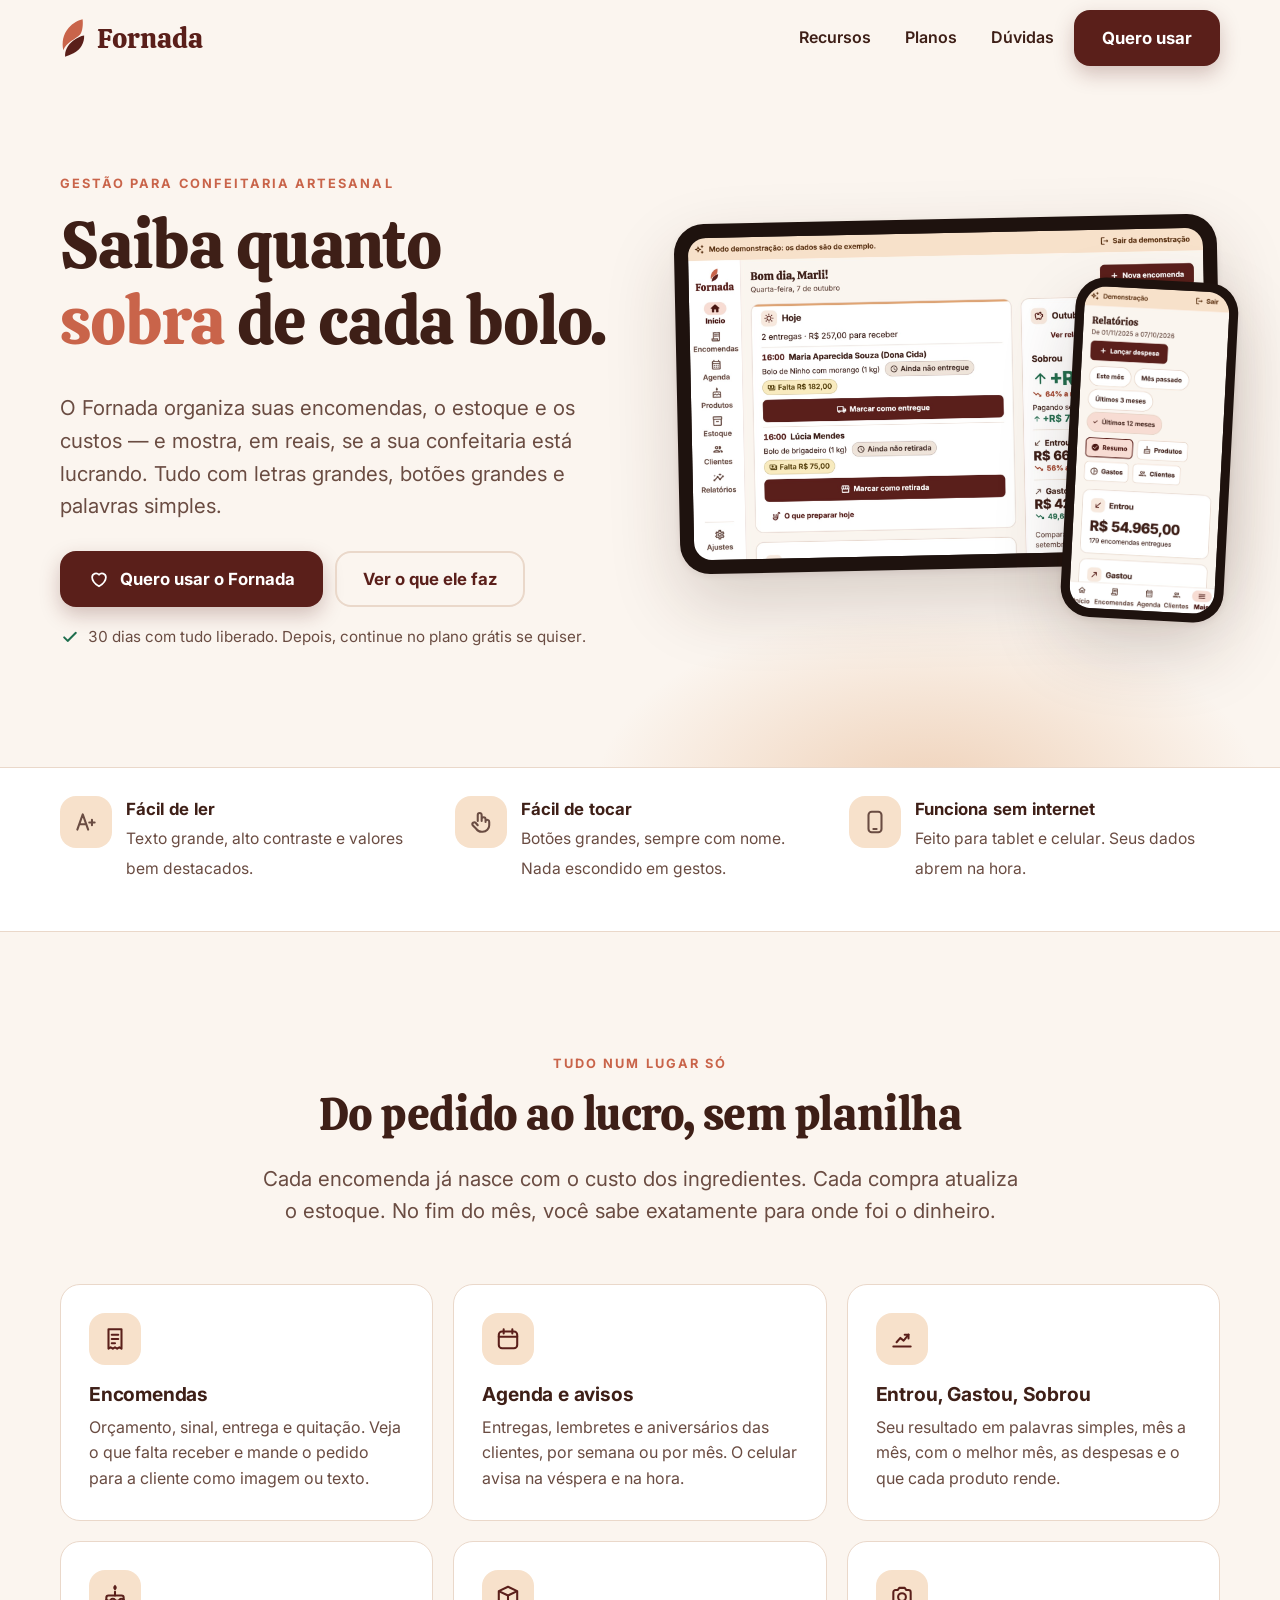
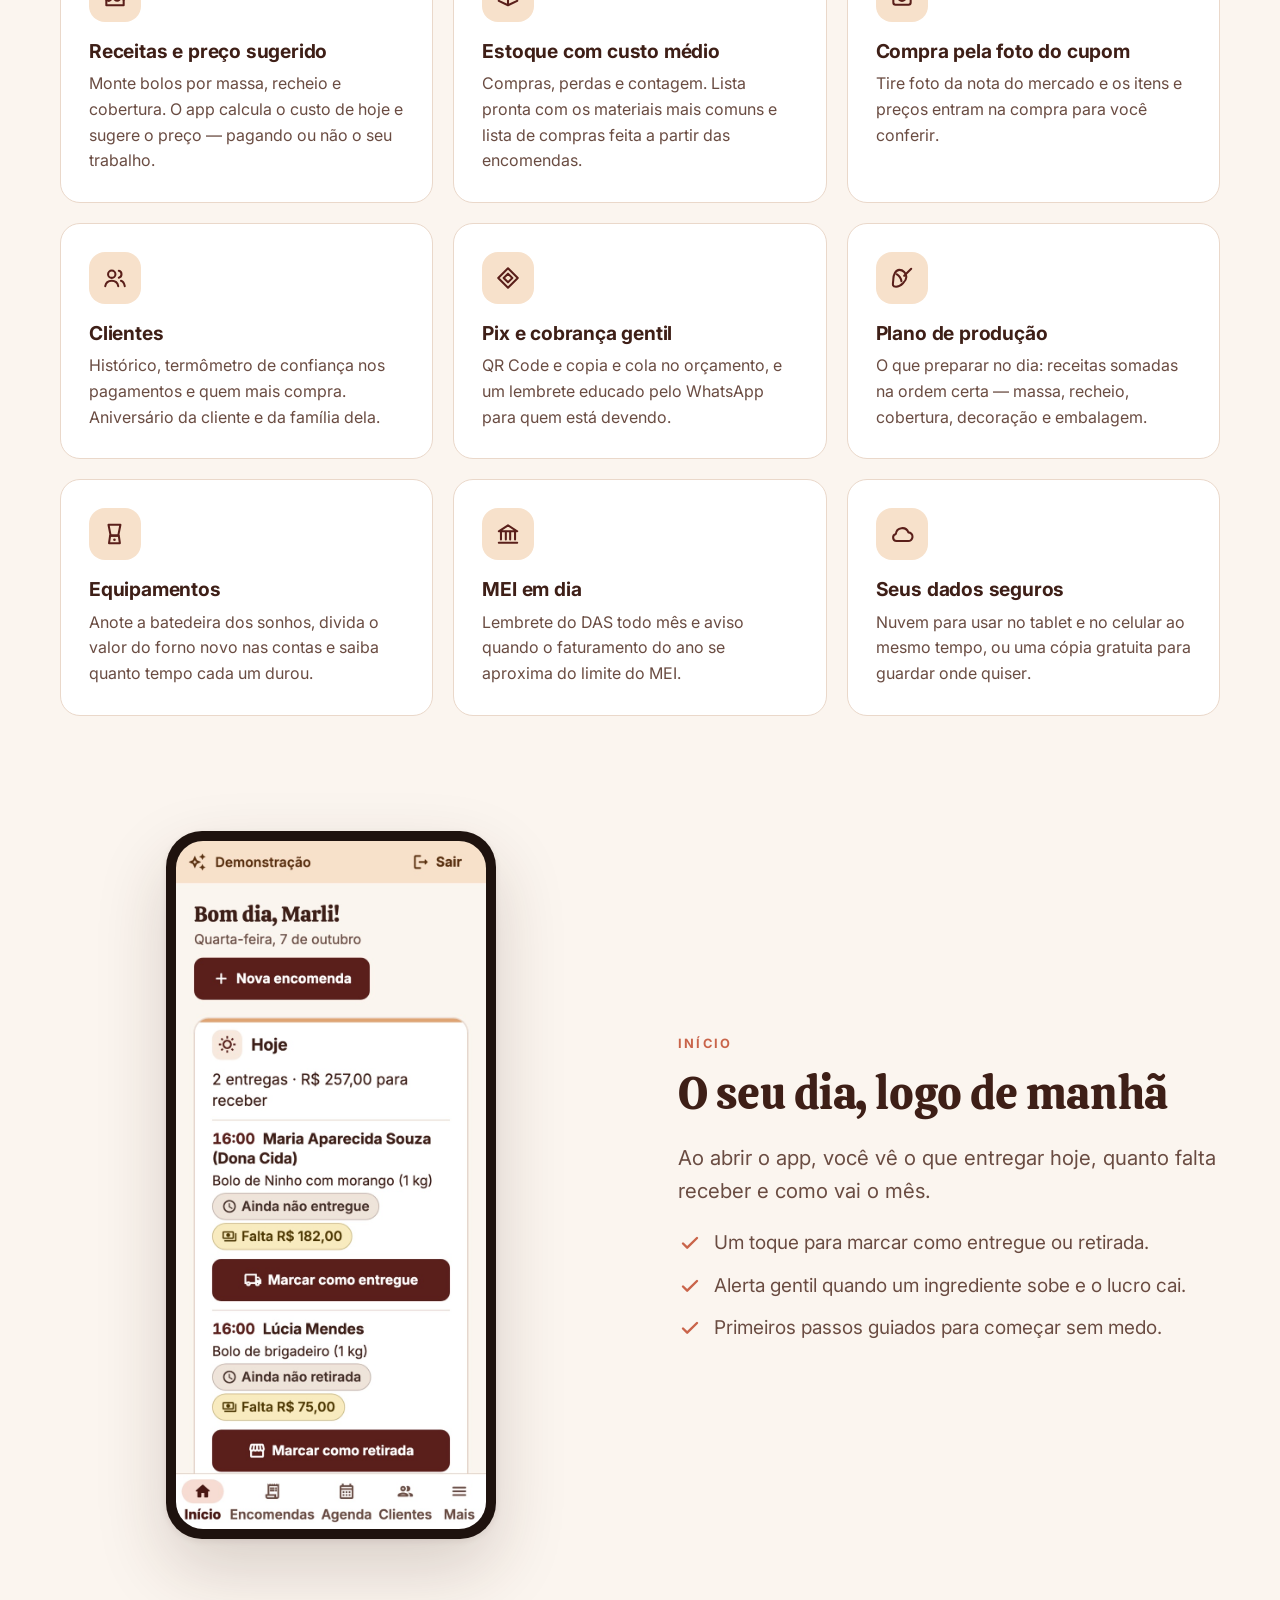
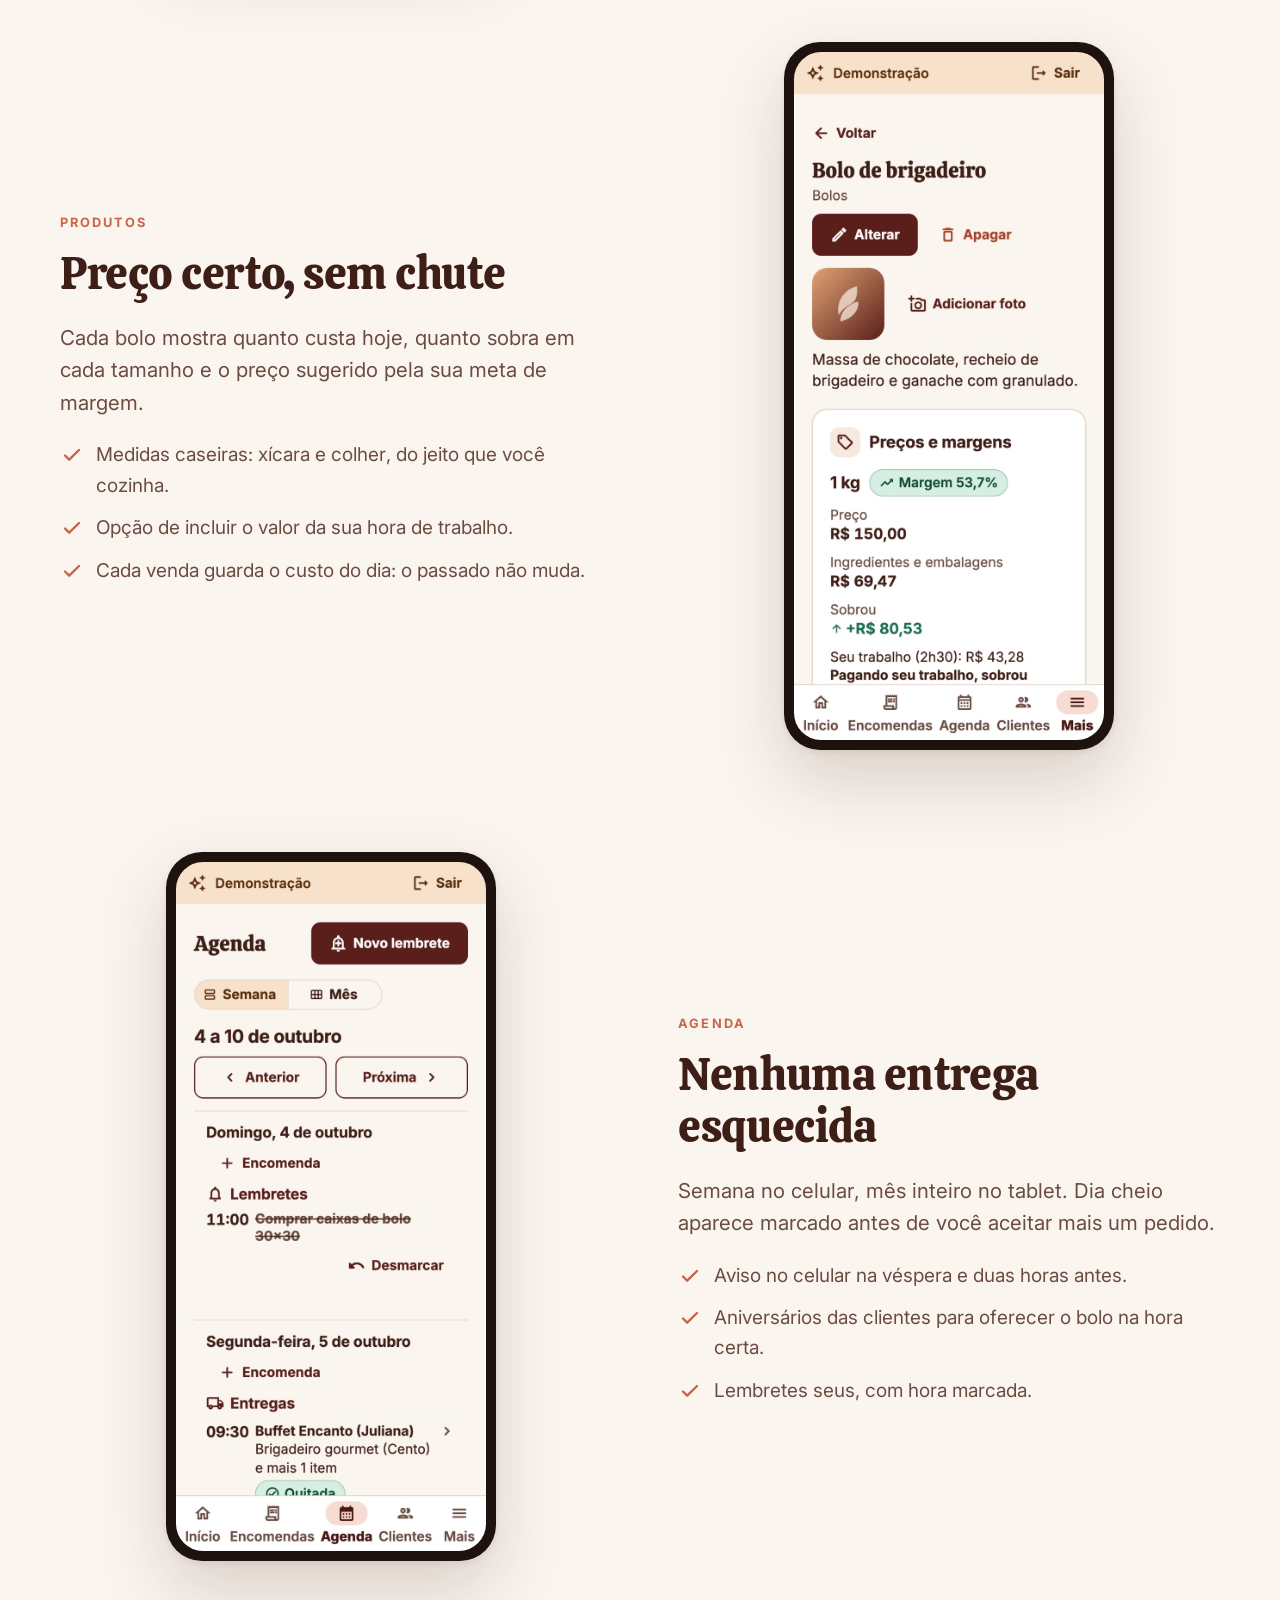
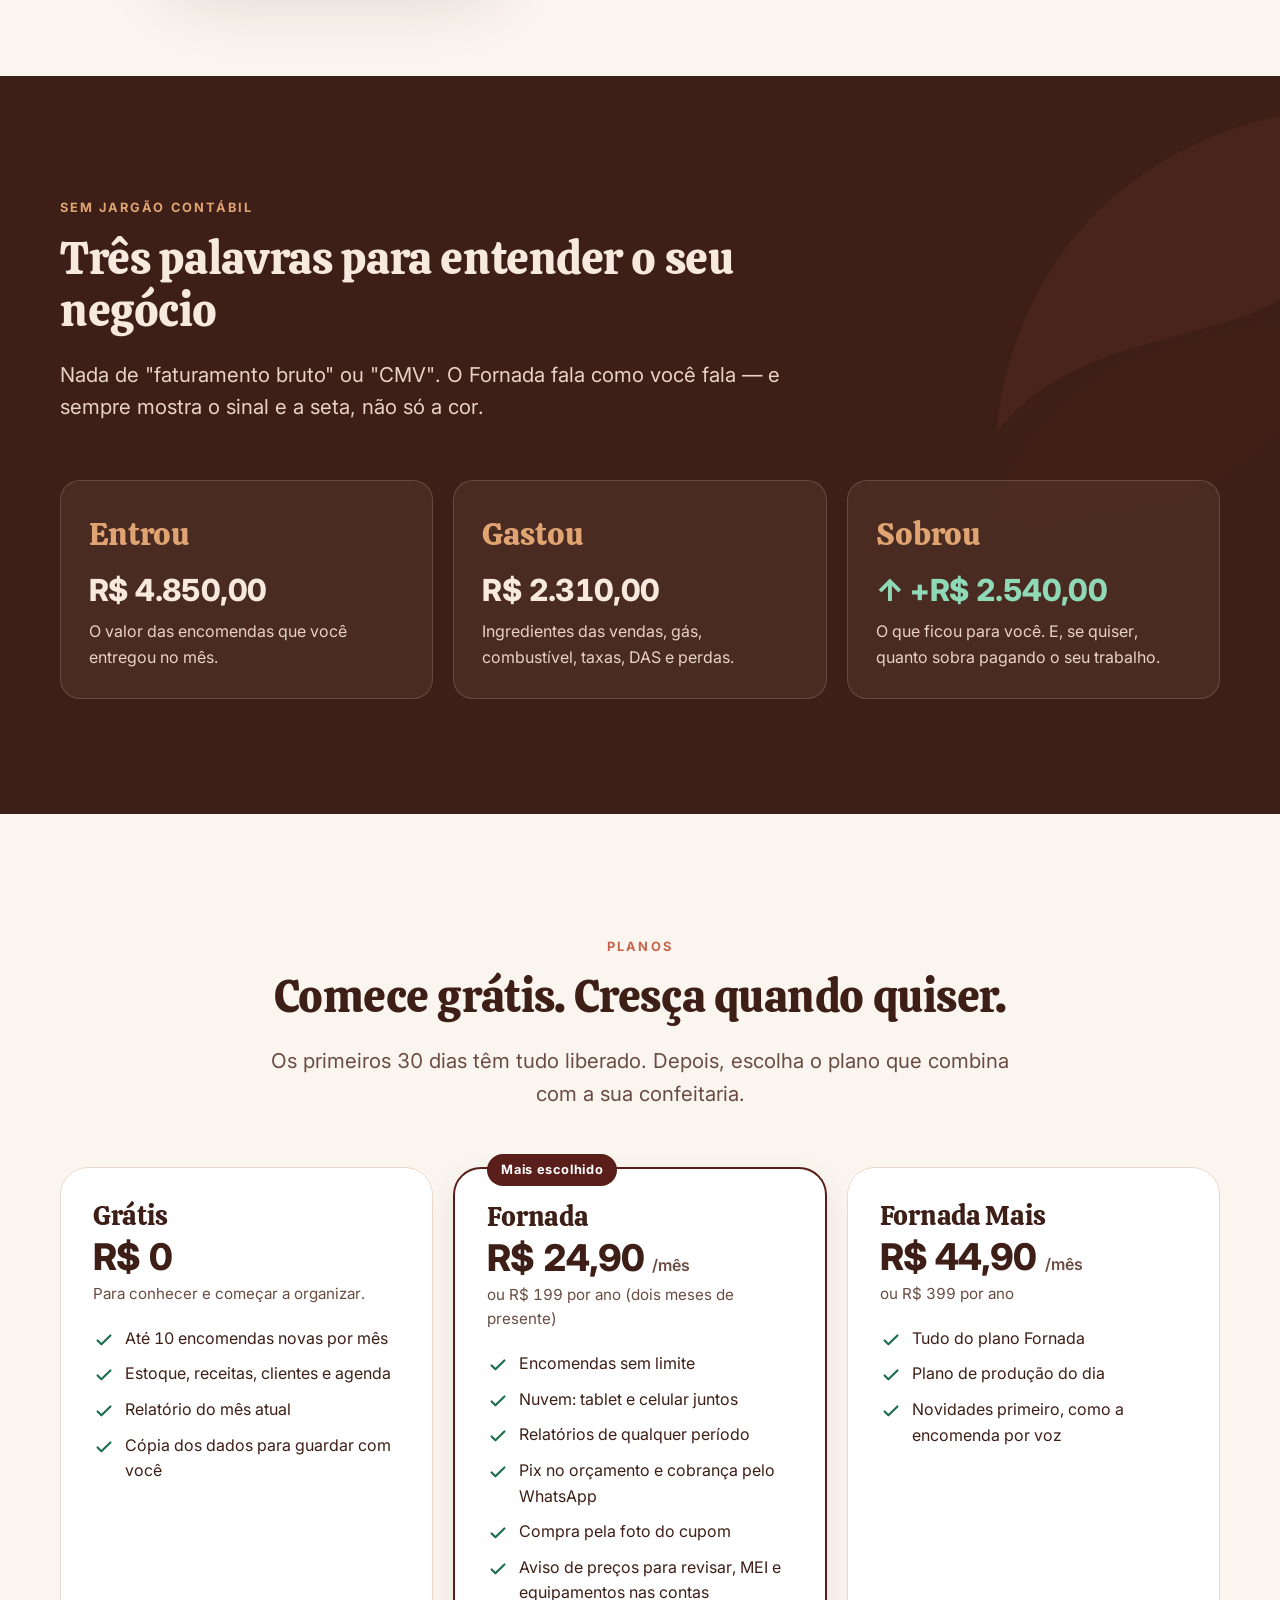
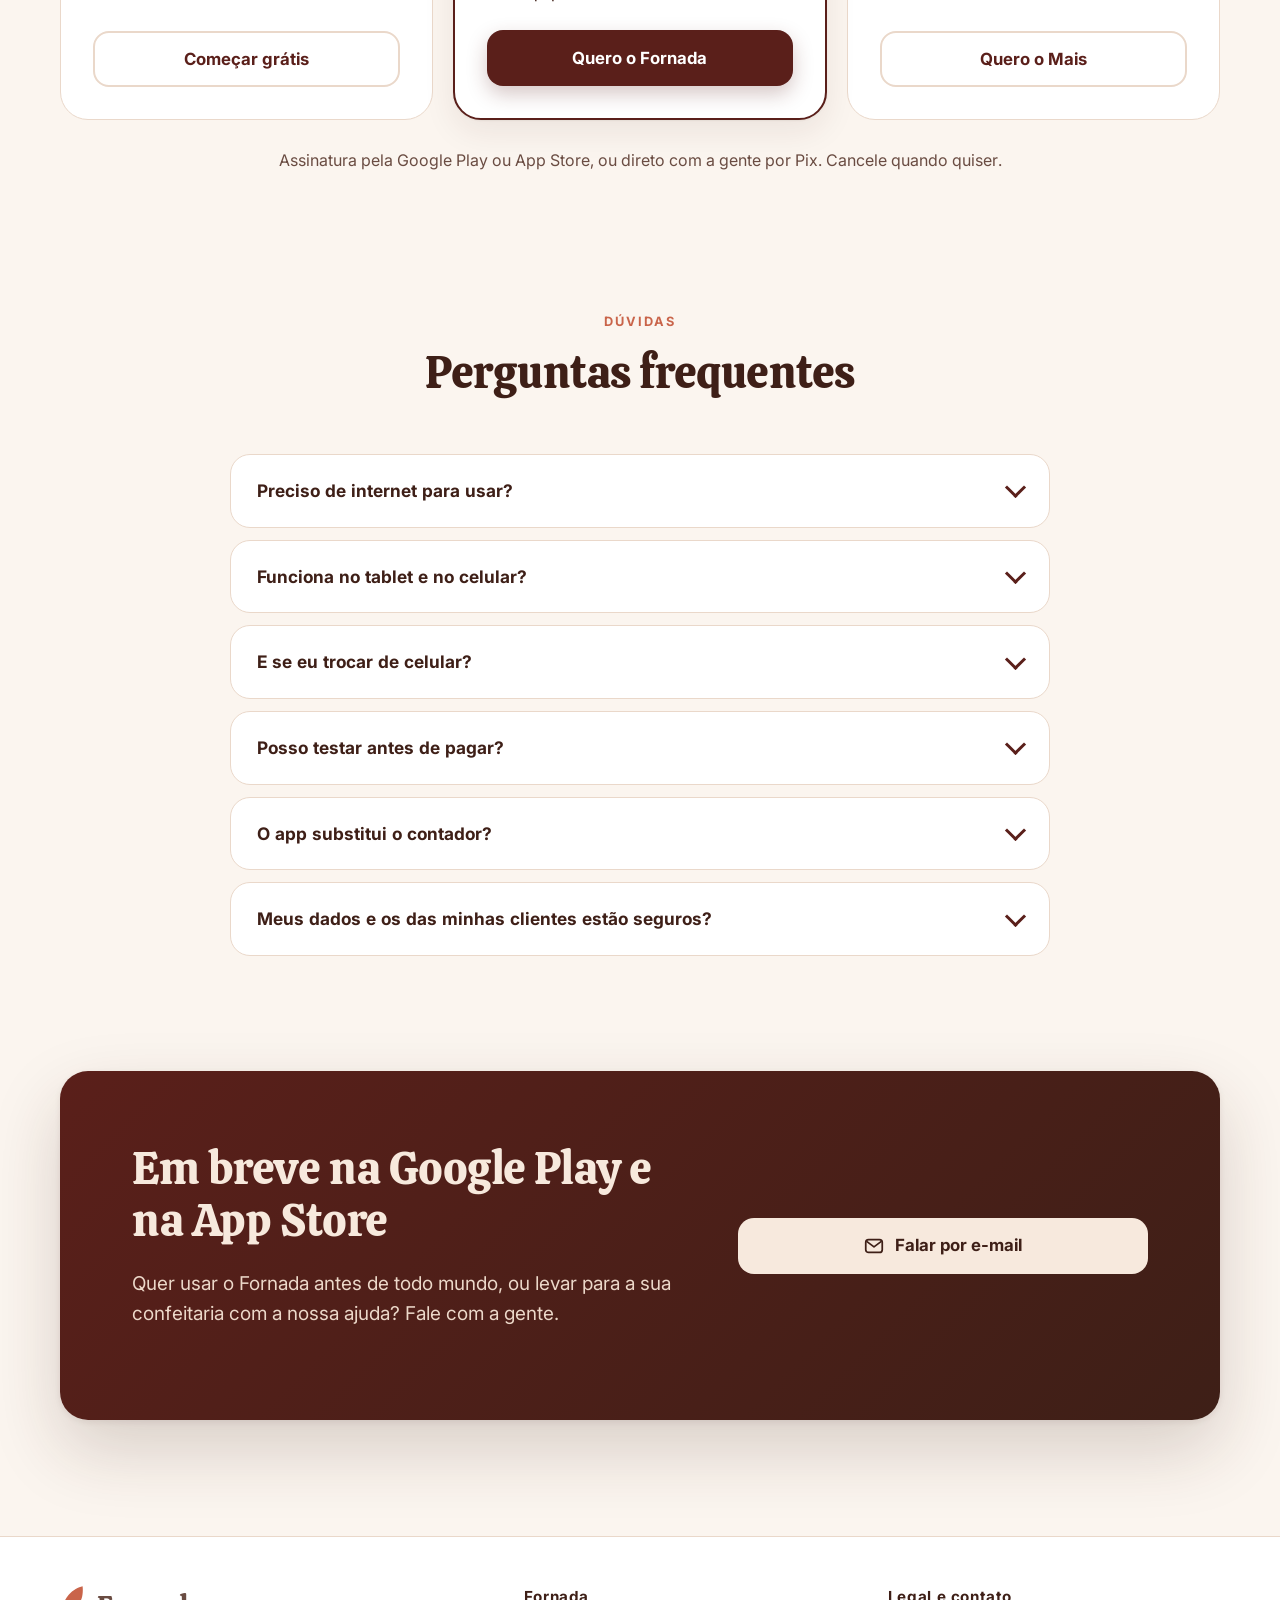
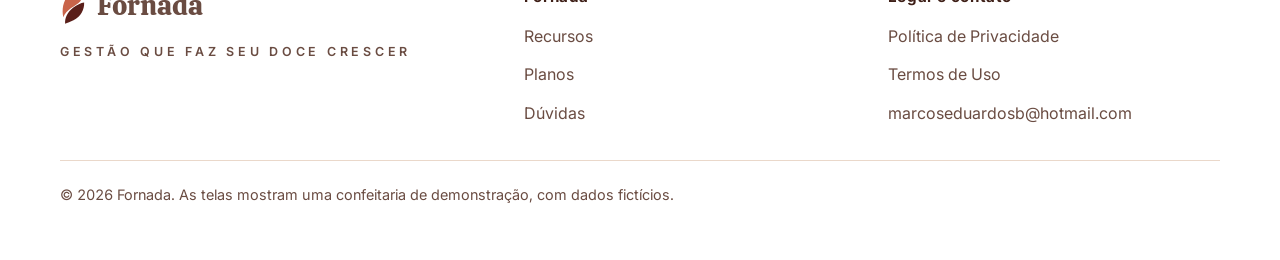
==== index.html @ cd81a224 "Fornada site: landing page, privacy policy and terms of use Co-Authored-By: Claude Opus 5.5 <noreply" ====
<!doctype html>
<html lang="pt-BR">
<head>
  <meta charset="utf-8">
  <meta name="viewport" content="width=device-width, initial-scale=1">
  <title>Fornada — gestão para confeitaria artesanal</title>
  <meta name="description" content="O Fornada organiza encomendas, estoque e custos da sua confeitaria e mostra, em reais, quanto sobrou de verdade. Feito para tablet e celular, com letras grandes e linguagem simples.">
  <meta name="theme-color" content="#5A1F1A">
  <meta property="og:title" content="Fornada — gestão que faz seu doce crescer">
  <meta property="og:description" content="Encomendas, estoque, custos e lucro da sua confeitaria, num app simples e bonito.">
  <meta property="og:image" content="assets/img/tablet_inicio.jpg">
  <meta property="og:locale" content="pt_BR">
  <link rel="icon" href="assets/favicon.svg" type="image/svg+xml">
  <link rel="preconnect" href="https://fonts.googleapis.com">
  <link rel="preconnect" href="https://fonts.gstatic.com" crossorigin>
  <link href="https://fonts.googleapis.com/css2?family=Calistoga&family=Inter:wght@400;500;600;700;800&display=swap" rel="stylesheet">
  <link rel="stylesheet" href="assets/style.css">
  <script>document.documentElement.classList.add("js")</script>
</head>
<body>
<svg width="0" height="0" style="position:absolute" aria-hidden="true">
  <defs>
    <symbol id="leaf" viewBox="-20 -10 290 440"><path fill="#C9644A" d="M225 3C232 60 225 135 198 172C150 225 45 255 13 345C-5 260 10 170 70 100C120 40 180 15 225 3Z"/><path fill="#5A1F1A" d="M242 182C246 262 205 335 125 378C92 395 58 407 33 416C28 350 58 288 120 240C165 205 205 188 242 182Z"/></symbol>
    <symbol id="i-check" viewBox="0 0 24 24"><path fill="none" stroke="currentColor" stroke-width="2.4" stroke-linecap="round" stroke-linejoin="round" d="M5 12.5l4.2 4.2L19 7"/></symbol>
    <symbol id="i-receipt" viewBox="0 0 24 24"><path fill="none" stroke="currentColor" stroke-width="1.9" stroke-linejoin="round" d="M6 3h12v18l-2-1.4-2 1.4-2-1.4-2 1.4-2-1.4L6 21z"/><path stroke="currentColor" stroke-width="1.9" stroke-linecap="round" d="M9 8h6M9 12h6M9 16h3"/></symbol>
    <symbol id="i-calendar" viewBox="0 0 24 24"><rect x="3.5" y="5" width="17" height="15.5" rx="3" fill="none" stroke="currentColor" stroke-width="1.9"/><path stroke="currentColor" stroke-width="1.9" stroke-linecap="round" d="M8 3v4M16 3v4M3.5 10h17"/></symbol>
    <symbol id="i-chart" viewBox="0 0 24 24"><path fill="none" stroke="currentColor" stroke-width="1.9" stroke-linecap="round" stroke-linejoin="round" d="M4 19h16M7 15l3.5-4 3 2.5L18 8"/><path fill="none" stroke="currentColor" stroke-width="1.9" stroke-linecap="round" stroke-linejoin="round" d="M14.5 8H18v3.5"/></symbol>
    <symbol id="i-cake" viewBox="0 0 24 24"><path fill="none" stroke="currentColor" stroke-width="1.9" stroke-linejoin="round" d="M4 20.5h16v-7a2 2 0 0 0-2-2H6a2 2 0 0 0-2 2z"/><path fill="none" stroke="currentColor" stroke-width="1.9" stroke-linecap="round" d="M4 15.5c1.5 1.2 3 1.2 4 0s3-1.2 4 0 3 1.2 4 0 2.5-1.2 4 0M12 11.5V8M12 5.5c-.8-.9-.8-1.8 0-2.6.8.8.8 1.7 0 2.6z"/></symbol>
    <symbol id="i-box" viewBox="0 0 24 24"><path fill="none" stroke="currentColor" stroke-width="1.9" stroke-linejoin="round" d="M3.5 7.5L12 3.5l8.5 4v9L12 20.5l-8.5-4z"/><path fill="none" stroke="currentColor" stroke-width="1.9" stroke-linejoin="round" d="M3.5 7.5L12 11.5l8.5-4M12 11.5v9"/></symbol>
    <symbol id="i-camera" viewBox="0 0 24 24"><path fill="none" stroke="currentColor" stroke-width="1.9" stroke-linejoin="round" d="M4 8.5A2 2 0 0 1 6 6.5h2l1.5-2h5l1.5 2h2a2 2 0 0 1 2 2V18a2 2 0 0 1-2 2H6a2 2 0 0 1-2-2z"/><circle cx="12" cy="13" r="3.6" fill="none" stroke="currentColor" stroke-width="1.9"/></symbol>
    <symbol id="i-people" viewBox="0 0 24 24"><circle cx="9" cy="8.5" r="3.4" fill="none" stroke="currentColor" stroke-width="1.9"/><path fill="none" stroke="currentColor" stroke-width="1.9" stroke-linecap="round" d="M3 19.5c.6-3.3 3-5 6-5s5.4 1.7 6 5M15.5 5.3a3.3 3.3 0 0 1 0 6.4M17.5 14.6c1.8.6 3 2.2 3.5 4.9"/></symbol>
    <symbol id="i-pix" viewBox="0 0 24 24"><path fill="none" stroke="currentColor" stroke-width="1.9" stroke-linejoin="round" d="M12 3l9 9-9 9-9-9z"/><path fill="none" stroke="currentColor" stroke-width="1.9" stroke-linejoin="round" d="M8 12l4-4 4 4-4 4z"/></symbol>
    <symbol id="i-whisk" viewBox="0 0 24 24"><path fill="none" stroke="currentColor" stroke-width="1.9" stroke-linecap="round" stroke-linejoin="round" d="M14 10l6.5-6.5M9.5 4.5c3.5 0 6.5 3 6.5 6.5S11 20 6.5 20 4 16.5 4 13s2-8.5 5.5-8.5z"/><path fill="none" stroke="currentColor" stroke-width="1.9" stroke-linecap="round" d="M7 8.5c2.5 1.5 4 3.5 4.5 6.5"/></symbol>
    <symbol id="i-blender" viewBox="0 0 24 24"><path fill="none" stroke="currentColor" stroke-width="1.9" stroke-linejoin="round" d="M6 3.5h11l-2 10H8z"/><path fill="none" stroke="currentColor" stroke-width="1.9" stroke-linejoin="round" d="M7.5 13.5h8l1 7h-10z"/><circle cx="11.5" cy="17.3" r="1.2" fill="currentColor"/></symbol>
    <symbol id="i-bank" viewBox="0 0 24 24"><path fill="none" stroke="currentColor" stroke-width="1.9" stroke-linejoin="round" d="M3.5 9.5L12 4l8.5 5.5z"/><path stroke="currentColor" stroke-width="1.9" stroke-linecap="round" d="M5.5 10v7M10 10v7M14 10v7M18.5 10v7M3.5 20h17"/></symbol>
    <symbol id="i-offline" viewBox="0 0 24 24"><rect x="6" y="2.5" width="12" height="19" rx="3" fill="none" stroke="currentColor" stroke-width="1.9"/><path stroke="currentColor" stroke-width="1.9" stroke-linecap="round" d="M10.5 18.5h3"/></symbol>
    <symbol id="i-cloud" viewBox="0 0 24 24"><path fill="none" stroke="currentColor" stroke-width="1.9" stroke-linejoin="round" d="M7 18.5h10.5a4 4 0 0 0 .4-8 6 6 0 0 0-11.6 1.5A3.3 3.3 0 0 0 7 18.5z"/></symbol>
    <symbol id="i-text" viewBox="0 0 24 24"><path fill="none" stroke="currentColor" stroke-width="1.9" stroke-linecap="round" stroke-linejoin="round" d="M4 19L9 5l5 14M5.8 14h6.4M15 12.5h5M17.5 10v5"/></symbol>
    <symbol id="i-touch" viewBox="0 0 24 24"><path fill="none" stroke="currentColor" stroke-width="1.9" stroke-linecap="round" stroke-linejoin="round" d="M9 11V5.5a1.8 1.8 0 0 1 3.6 0V11m0-1.5a1.8 1.8 0 0 1 3.6 0V12m0-1a1.8 1.8 0 0 1 3.4.9V15a6 6 0 0 1-6 6h-1a6 6 0 0 1-5-2.7L4.3 15a1.8 1.8 0 0 1 2.9-2.1L9 15"/></symbol>
    <symbol id="i-heart" viewBox="0 0 24 24"><path fill="none" stroke="currentColor" stroke-width="1.9" stroke-linejoin="round" d="M12 20s-7.5-4.6-7.5-10A4.3 4.3 0 0 1 12 7.4 4.3 4.3 0 0 1 19.5 10c0 5.4-7.5 10-7.5 10z"/></symbol>
    <symbol id="i-mail" viewBox="0 0 24 24"><rect x="3" y="5" width="18" height="14" rx="3" fill="none" stroke="currentColor" stroke-width="1.9"/><path fill="none" stroke="currentColor" stroke-width="1.9" stroke-linejoin="round" d="M4 7l8 6 8-6"/></symbol>
    <symbol id="i-shield" viewBox="0 0 24 24"><path fill="none" stroke="currentColor" stroke-width="1.9" stroke-linejoin="round" d="M12 3l7.5 3v5.5c0 4.6-3.2 8.3-7.5 9.5-4.3-1.2-7.5-4.9-7.5-9.5V6z"/><path fill="none" stroke="currentColor" stroke-width="1.9" stroke-linecap="round" stroke-linejoin="round" d="M8.8 12l2.2 2.2 4.2-4.4"/></symbol>
  </defs>
</svg>

<a class="skip" href="#conteudo">Pular para o conteúdo</a>

<header class="site-header" id="topo">
  <div class="wrap">
    <a class="brand" href="./" aria-label="Fornada, página inicial"><svg aria-hidden="true"><use href="#leaf"/></svg><span>Fornada</span></a>
    <nav class="nav" aria-label="Principal">
      <a href="#recursos">Recursos</a>
      <a href="#planos">Planos</a>
      <a href="#duvidas">Dúvidas</a>
      <a class="btn btn-primary" href="#comecar">Quero usar</a>
    </nav>
  </div>
</header>

<main id="conteudo">
  <section class="hero" aria-labelledby="hero-title">
    <div class="wrap">
      <div class="reveal">
        <span class="eyebrow">Gestão para confeitaria artesanal</span>
        <h1 id="hero-title">Saiba quanto <em>sobra</em> de cada bolo.</h1>
        <p class="lead">O Fornada organiza suas encomendas, o estoque e os custos — e mostra, em reais, se a sua confeitaria está lucrando. Tudo com letras grandes, botões grandes e palavras simples.</p>
        <div class="actions">
          <a class="btn btn-primary" href="#comecar"><svg aria-hidden="true"><use href="#i-heart"/></svg>Quero usar o Fornada</a>
          <a class="btn btn-ghost" href="#recursos">Ver o que ele faz</a>
        </div>
        <p class="note"><svg aria-hidden="true"><use href="#i-check"/></svg>30 dias com tudo liberado. Depois, continue no plano grátis se quiser.</p>
      </div>
      <div class="devices reveal" aria-hidden="true">
        <div class="tablet"><img src="assets/img/tablet_inicio.jpg" alt="" width="1600" height="1000" fetchpriority="high"></div>
        <div class="phone"><img src="assets/img/phone_relatorios.jpg" alt="" width="720" height="1600" loading="lazy"></div>
      </div>
    </div>
  </section>

  <div class="strip">
    <div class="wrap">
      <div><span class="icon-tile"><svg aria-hidden="true"><use href="#i-text"/></svg></span><p><strong>Fácil de ler</strong><span>Texto grande, alto contraste e valores bem destacados.</span></p></div>
      <div><span class="icon-tile"><svg aria-hidden="true"><use href="#i-touch"/></svg></span><p><strong>Fácil de tocar</strong><span>Botões grandes, sempre com nome. Nada escondido em gestos.</span></p></div>
      <div><span class="icon-tile"><svg aria-hidden="true"><use href="#i-offline"/></svg></span><p><strong>Funciona sem internet</strong><span>Feito para tablet e celular. Seus dados abrem na hora.</span></p></div>
    </div>
  </div>

  <section id="recursos" aria-labelledby="recursos-title">
    <div class="wrap">
      <div class="section-head center reveal">
        <span class="eyebrow">Tudo num lugar só</span>
        <h2 id="recursos-title">Do pedido ao lucro, sem planilha</h2>
        <p class="lead">Cada encomenda já nasce com o custo dos ingredientes. Cada compra atualiza o estoque. No fim do mês, você sabe exatamente para onde foi o dinheiro.</p>
      </div>
      <div class="features">
        <article class="feature reveal"><span class="icon-tile"><svg aria-hidden="true"><use href="#i-receipt"/></svg></span><h3>Encomendas</h3><p>Orçamento, sinal, entrega e quitação. Veja o que falta receber e mande o pedido para a cliente como imagem ou texto.</p></article>
        <article class="feature reveal"><span class="icon-tile"><svg aria-hidden="true"><use href="#i-calendar"/></svg></span><h3>Agenda e avisos</h3><p>Entregas, lembretes e aniversários das clientes, por semana ou por mês. O celular avisa na véspera e na hora.</p></article>
        <article class="feature reveal"><span class="icon-tile"><svg aria-hidden="true"><use href="#i-chart"/></svg></span><h3>Entrou, Gastou, Sobrou</h3><p>Seu resultado em palavras simples, mês a mês, com o melhor mês, as despesas e o que cada produto rende.</p></article>
        <article class="feature reveal"><span class="icon-tile"><svg aria-hidden="true"><use href="#i-cake"/></svg></span><h3>Receitas e preço sugerido</h3><p>Monte bolos por massa, recheio e cobertura. O app calcula o custo de hoje e sugere o preço — pagando ou não o seu trabalho.</p></article>
        <article class="feature reveal"><span class="icon-tile"><svg aria-hidden="true"><use href="#i-box"/></svg></span><h3>Estoque com custo médio</h3><p>Compras, perdas e contagem. Lista pronta com os materiais mais comuns e lista de compras feita a partir das encomendas.</p></article>
        <article class="feature reveal"><span class="icon-tile"><svg aria-hidden="true"><use href="#i-camera"/></svg></span><h3>Compra pela foto do cupom</h3><p>Tire foto da nota do mercado e os itens e preços entram na compra para você conferir.</p></article>
        <article class="feature reveal"><span class="icon-tile"><svg aria-hidden="true"><use href="#i-people"/></svg></span><h3>Clientes</h3><p>Histórico, termômetro de confiança nos pagamentos e quem mais compra. Aniversário da cliente e da família dela.</p></article>
        <article class="feature reveal"><span class="icon-tile"><svg aria-hidden="true"><use href="#i-pix"/></svg></span><h3>Pix e cobrança gentil</h3><p>QR Code e copia e cola no orçamento, e um lembrete educado pelo WhatsApp para quem está devendo.</p></article>
        <article class="feature reveal"><span class="icon-tile"><svg aria-hidden="true"><use href="#i-whisk"/></svg></span><h3>Plano de produção</h3><p>O que preparar no dia: receitas somadas na ordem certa — massa, recheio, cobertura, decoração e embalagem.</p></article>
        <article class="feature reveal"><span class="icon-tile"><svg aria-hidden="true"><use href="#i-blender"/></svg></span><h3>Equipamentos</h3><p>Anote a batedeira dos sonhos, divida o valor do forno novo nas contas e saiba quanto tempo cada um durou.</p></article>
        <article class="feature reveal"><span class="icon-tile"><svg aria-hidden="true"><use href="#i-bank"/></svg></span><h3>MEI em dia</h3><p>Lembrete do DAS todo mês e aviso quando o faturamento do ano se aproxima do limite do MEI.</p></article>
        <article class="feature reveal"><span class="icon-tile"><svg aria-hidden="true"><use href="#i-cloud"/></svg></span><h3>Seus dados seguros</h3><p>Nuvem para usar no tablet e no celular ao mesmo tempo, ou uma cópia gratuita para guardar onde quiser.</p></article>
      </div>
    </div>
  </section>

  <section style="padding-top:0" aria-label="Telas do aplicativo">
    <div class="wrap showcase">
      <div class="show">
        <div class="show-media reveal"><div class="frame"><img src="assets/img/phone_inicio.jpg" alt="Tela inicial do Fornada no celular, com as entregas de hoje e o resultado do mês" width="720" height="1600" loading="lazy"></div></div>
        <div class="reveal">
          <span class="eyebrow">Início</span>
          <h2>O seu dia, logo de manhã</h2>
          <p class="lead">Ao abrir o app, você vê o que entregar hoje, quanto falta receber e como vai o mês.</p>
          <ul>
            <li><svg aria-hidden="true"><use href="#i-check"/></svg>Um toque para marcar como entregue ou retirada.</li>
            <li><svg aria-hidden="true"><use href="#i-check"/></svg>Alerta gentil quando um ingrediente sobe e o lucro cai.</li>
            <li><svg aria-hidden="true"><use href="#i-check"/></svg>Primeiros passos guiados para começar sem medo.</li>
          </ul>
        </div>
      </div>
      <div class="show reverse">
        <div class="show-media reveal"><div class="frame"><img src="assets/img/phone_produto.jpg" alt="Ficha de um bolo no Fornada com custo, margem e preço sugerido por tamanho" width="720" height="1600" loading="lazy"></div></div>
        <div class="reveal">
          <span class="eyebrow">Produtos</span>
          <h2>Preço certo, sem chute</h2>
          <p class="lead">Cada bolo mostra quanto custa hoje, quanto sobra em cada tamanho e o preço sugerido pela sua meta de margem.</p>
          <ul>
            <li><svg aria-hidden="true"><use href="#i-check"/></svg>Medidas caseiras: xícara e colher, do jeito que você cozinha.</li>
            <li><svg aria-hidden="true"><use href="#i-check"/></svg>Opção de incluir o valor da sua hora de trabalho.</li>
            <li><svg aria-hidden="true"><use href="#i-check"/></svg>Cada venda guarda o custo do dia: o passado não muda.</li>
          </ul>
        </div>
      </div>
      <div class="show">
        <div class="show-media reveal"><div class="frame"><img src="assets/img/phone_agenda.jpg" alt="Agenda da semana no Fornada com entregas e aniversários" width="720" height="1600" loading="lazy"></div></div>
        <div class="reveal">
          <span class="eyebrow">Agenda</span>
          <h2>Nenhuma entrega esquecida</h2>
          <p class="lead">Semana no celular, mês inteiro no tablet. Dia cheio aparece marcado antes de você aceitar mais um pedido.</p>
          <ul>
            <li><svg aria-hidden="true"><use href="#i-check"/></svg>Aviso no celular na véspera e duas horas antes.</li>
            <li><svg aria-hidden="true"><use href="#i-check"/></svg>Aniversários das clientes para oferecer o bolo na hora certa.</li>
            <li><svg aria-hidden="true"><use href="#i-check"/></svg>Lembretes seus, com hora marcada.</li>
          </ul>
        </div>
      </div>
    </div>
  </section>

  <section class="band" aria-labelledby="band-title">
    <div class="wrap">
      <div class="section-head reveal">
        <span class="eyebrow" style="color:var(--caramelo)">Sem jargão contábil</span>
        <h2 id="band-title">Três palavras para entender o seu negócio</h2>
        <p class="lead">Nada de "faturamento bruto" ou "CMV". O Fornada fala como você fala — e sempre mostra o sinal e a seta, não só a cor.</p>
      </div>
      <div class="terms">
        <div class="term reveal"><div class="word">Entrou</div><div class="value">R$ 4.850,00</div><p>O valor das encomendas que você entregou no mês.</p></div>
        <div class="term reveal"><div class="word">Gastou</div><div class="value">R$ 2.310,00</div><p>Ingredientes das vendas, gás, combustível, taxas, DAS e perdas.</p></div>
        <div class="term reveal"><div class="word">Sobrou</div><div class="value up">↑ +R$ 2.540,00</div><p>O que ficou para você. E, se quiser, quanto sobra pagando o seu trabalho.</p></div>
      </div>
    </div>
  </section>

  <section id="planos" aria-labelledby="planos-title">
    <div class="wrap">
      <div class="section-head center reveal">
        <span class="eyebrow">Planos</span>
        <h2 id="planos-title">Comece grátis. Cresça quando quiser.</h2>
        <p class="lead">Os primeiros 30 dias têm tudo liberado. Depois, escolha o plano que combina com a sua confeitaria.</p>
      </div>
      <div class="plans">
        <article class="plan reveal">
          <h3>Grátis</h3>
          <div class="price">R$ 0</div>
          <p class="alt">Para conhecer e começar a organizar.</p>
          <ul>
            <li><svg aria-hidden="true"><use href="#i-check"/></svg>Até 10 encomendas novas por mês</li>
            <li><svg aria-hidden="true"><use href="#i-check"/></svg>Estoque, receitas, clientes e agenda</li>
            <li><svg aria-hidden="true"><use href="#i-check"/></svg>Relatório do mês atual</li>
            <li><svg aria-hidden="true"><use href="#i-check"/></svg>Cópia dos dados para guardar com você</li>
          </ul>
          <a class="btn btn-ghost" href="#comecar">Começar grátis</a>
        </article>
        <article class="plan featured reveal">
          <span class="badge">Mais escolhido</span>
          <h3>Fornada</h3>
          <div class="price">R$ 24,90 <small>/mês</small></div>
          <p class="alt">ou R$ 199 por ano (dois meses de presente)</p>
          <ul>
            <li><svg aria-hidden="true"><use href="#i-check"/></svg>Encomendas sem limite</li>
            <li><svg aria-hidden="true"><use href="#i-check"/></svg>Nuvem: tablet e celular juntos</li>
            <li><svg aria-hidden="true"><use href="#i-check"/></svg>Relatórios de qualquer período</li>
            <li><svg aria-hidden="true"><use href="#i-check"/></svg>Pix no orçamento e cobrança pelo WhatsApp</li>
            <li><svg aria-hidden="true"><use href="#i-check"/></svg>Compra pela foto do cupom</li>
            <li><svg aria-hidden="true"><use href="#i-check"/></svg>Aviso de preços para revisar, MEI e equipamentos nas contas</li>
          </ul>
          <a class="btn btn-primary" href="#comecar">Quero o Fornada</a>
        </article>
        <article class="plan reveal">
          <h3>Fornada Mais</h3>
          <div class="price">R$ 44,90 <small>/mês</small></div>
          <p class="alt">ou R$ 399 por ano</p>
          <ul>
            <li><svg aria-hidden="true"><use href="#i-check"/></svg>Tudo do plano Fornada</li>
            <li><svg aria-hidden="true"><use href="#i-check"/></svg>Plano de produção do dia</li>
            <li><svg aria-hidden="true"><use href="#i-check"/></svg>Novidades primeiro, como a encomenda por voz</li>
          </ul>
          <a class="btn btn-ghost" href="#comecar">Quero o Mais</a>
        </article>
      </div>
      <p class="plans-note">Assinatura pela Google Play ou App Store, ou direto com a gente por Pix. Cancele quando quiser.</p>
    </div>
  </section>

  <section id="duvidas" style="padding-top:0" aria-labelledby="duvidas-title">
    <div class="wrap">
      <div class="section-head center reveal">
        <span class="eyebrow">Dúvidas</span>
        <h2 id="duvidas-title">Perguntas frequentes</h2>
      </div>
      <div class="faq">
        <details class="reveal"><summary>Preciso de internet para usar?</summary><p>Não. O Fornada guarda tudo no próprio aparelho e funciona sem internet. A internet só é usada para salvar na nuvem (nos planos pagos), ler a foto do cupom e receber o seu plano.</p></details>
        <details class="reveal"><summary>Funciona no tablet e no celular?</summary><p>Sim. Ele foi pensado para tablet Android deitado, mas funciona no celular e em pé. Com o plano Fornada, os dados aparecem nos dois ao mesmo tempo.</p></details>
        <details class="reveal"><summary>E se eu trocar de celular?</summary><p>Com conta e plano pago, é só entrar na conta no aparelho novo. No plano grátis, use "Exportar meus dados" e depois "Tenho uma cópia dos meus dados" no aparelho novo. O app lembra você de fazer a cópia.</p></details>
        <details class="reveal"><summary>Posso testar antes de pagar?</summary><p>Pode. Os primeiros 30 dias têm tudo liberado, e você ainda pode abrir uma demonstração com uma confeitaria de exemplo, sem misturar com os seus dados.</p></details>
        <details class="reveal"><summary>O app substitui o contador?</summary><p>Não. O Fornada ajuda você a entender custos e lucro do dia a dia em linguagem simples. Para impostos e obrigações fiscais, continue contando com o seu contador.</p></details>
        <details class="reveal"><summary>Meus dados e os das minhas clientes estão seguros?</summary><p>Cada confeitaria só é vista pela própria conta, com conexão criptografada. Você pode exportar seus dados ou excluir sua conta quando quiser, direto no app. Leia a <a href="privacidade.html">Política de Privacidade</a>.</p></details>
      </div>
    </div>
  </section>

  <section class="cta" id="comecar" aria-labelledby="cta-title">
    <div class="wrap">
      <div class="box reveal">
        <div>
          <h2 id="cta-title">Em breve na Google Play e na App Store</h2>
          <p>Quer usar o Fornada antes de todo mundo, ou levar para a sua confeitaria com a nossa ajuda? Fale com a gente.</p>
        </div>
        <div class="actions">
          <a class="btn btn-light" href="mailto:marcoseduardosb@hotmail.com?subject=Quero%20usar%20o%20Fornada"><svg aria-hidden="true"><use href="#i-mail"/></svg>Falar por e-mail</a>
        </div>
      </div>
    </div>
  </section>
</main>

<footer class="site-footer">
  <div class="wrap">
    <div>
      <a class="brand" href="./"><svg aria-hidden="true"><use href="#leaf"/></svg><span>Fornada</span></a>
      <div class="tagline">Gestão que faz seu doce crescer</div>
    </div>
    <div>
      <h4>Fornada</h4>
      <ul><li><a href="#recursos">Recursos</a></li><li><a href="#planos">Planos</a></li><li><a href="#duvidas">Dúvidas</a></li></ul>
    </div>
    <div>
      <h4>Legal e contato</h4>
      <ul><li><a href="privacidade.html">Política de Privacidade</a></li><li><a href="termos.html">Termos de Uso</a></li><li><a href="mailto:marcoseduardosb@hotmail.com">marcoseduardosb@hotmail.com</a></li></ul>
    </div>
    <p class="copy">© 2026 Fornada. As telas mostram uma confeitaria de demonstração, com dados fictícios.</p>
  </div>
</footer>

<script src="assets/site.js" defer></script>
</body>
</html>
---- assets/style.css ----
/* Fornada — site. Same brand as the app: Calistoga for titles, Inter for
   text and numbers; cacau, borgô, terracota, caramelo, creme, oliva. Large
   text and targets (the audience is 50+). */

:root {
  --cacau: #3e1f17;
  --borgo: #5a1f1a;
  --terracota: #c9644a;
  --caramelo: #e0a473;
  --creme: #f7e9dd;
  --oliva: #4a4a3a;
  --menta: #1f6e4e;

  --bg: #fbf5ef;
  --surface: #ffffff;
  --surface-muted: #f6ece3;
  --border: #ead8ca;
  --text: #3e1f17;
  --text-2: #6a4c42;
  --primary: #5a1f1a;
  --on-primary: #ffffff;
  --accent-bg: #f7e1cb;

  --radius-sm: 12px;
  --radius: 20px;
  --radius-lg: 28px;
  --shadow: 0 1px 2px rgba(62, 31, 23, 0.06), 0 12px 32px rgba(62, 31, 23, 0.08);
  --shadow-lg: 0 2px 6px rgba(62, 31, 23, 0.08), 0 30px 70px rgba(62, 31, 23, 0.18);
  --max: 1160px;
  --gutter: clamp(16px, 4vw, 40px);
}

* { box-sizing: border-box; }
html { scroll-behavior: smooth; -webkit-text-size-adjust: 100%; }
@media (prefers-reduced-motion: reduce) { html { scroll-behavior: auto; } }

body {
  margin: 0;
  background: var(--bg);
  color: var(--text);
  font-family: "Inter", system-ui, -apple-system, "Segoe UI", sans-serif;
  font-size: 19px;
  line-height: 1.6;
  font-feature-settings: "tnum" 1;
}

img { max-width: 100%; height: auto; display: block; }
a { color: var(--primary); text-underline-offset: 3px; }
a:hover { color: var(--terracota); }
:focus-visible { outline: 3px solid var(--terracota); outline-offset: 3px; border-radius: 6px; }

h1, h2, h3 { color: var(--text); line-height: 1.15; margin: 0 0 0.5em; }
h1, h2 { font-family: "Calistoga", Georgia, serif; font-weight: 400; letter-spacing: -0.01em; }
h1 { font-size: clamp(2.4rem, 5.2vw, 4.1rem); }
h2 { font-size: clamp(1.9rem, 3.6vw, 2.8rem); }
h3 { font-size: 1.2rem; font-weight: 700; letter-spacing: -0.01em; }
p { margin: 0 0 1em; }

.wrap { width: min(var(--max), 100% - 2 * var(--gutter)); margin-inline: auto; }
.eyebrow {
  display: inline-block;
  font-size: 0.8rem;
  font-weight: 700;
  letter-spacing: 0.16em;
  text-transform: uppercase;
  color: var(--terracota);
  margin-bottom: 0.9rem;
}
.lead { font-size: clamp(1.1rem, 1.6vw, 1.3rem); color: var(--text-2); max-width: 38em; }

.skip {
  position: absolute; left: -999px; top: 8px;
  background: var(--primary); color: var(--on-primary); padding: 10px 16px; border-radius: 10px; z-index: 50;
}
.skip:focus { left: 8px; }

/* ------------------------------------------------------------- header */

.site-header {
  position: sticky; top: 0; z-index: 20;
  background: rgba(251, 245, 239, 0.88);
  backdrop-filter: saturate(1.4) blur(12px);
  -webkit-backdrop-filter: saturate(1.4) blur(12px);
  border-bottom: 1px solid transparent;
}
.site-header.scrolled { border-bottom-color: var(--border); }
.site-header .wrap { display: flex; align-items: center; gap: 24px; min-height: 76px; }

.brand { display: inline-flex; align-items: center; gap: 10px; text-decoration: none; color: var(--borgo); }
.brand svg { height: 40px; width: 27px; flex: none; }
.brand span { font-family: "Calistoga", Georgia, serif; font-size: 1.75rem; line-height: 1; }

.nav { margin-left: auto; display: flex; align-items: center; gap: 6px; }
.nav a:not(.btn) {
  text-decoration: none; color: var(--text); font-weight: 600; font-size: 1rem;
  padding: 12px 14px; border-radius: 999px;
}
.nav a:not(.btn):hover { background: var(--surface-muted); color: var(--primary); }
@media (max-width: 860px) { .nav a:not(.btn) { display: none; } }

/* ------------------------------------------------------------- buttons */

.btn {
  display: inline-flex; align-items: center; justify-content: center; gap: 10px;
  min-height: 56px; padding: 0 26px; border-radius: 16px;
  font: 700 1.05rem/1 "Inter", system-ui, sans-serif; text-decoration: none;
  border: 2px solid transparent; cursor: pointer; transition: transform 0.15s, background 0.15s, box-shadow 0.15s;
}
.btn svg { width: 22px; height: 22px; flex: none; }
.btn-primary { background: var(--primary); color: var(--on-primary); box-shadow: 0 8px 20px rgba(90, 31, 26, 0.25); }
.btn-primary:hover { background: var(--cacau); color: var(--on-primary); transform: translateY(-1px); }
.btn-ghost { background: transparent; color: var(--primary); border-color: var(--border); }
.btn-ghost:hover { background: var(--surface); border-color: var(--caramelo); color: var(--primary); }
.btn-light { background: var(--creme); color: var(--cacau); }
.btn-light:hover { background: #fff; color: var(--cacau); }

/* ------------------------------------------------------------- hero */

.hero { position: relative; overflow: hidden; padding: clamp(40px, 7vw, 96px) 0 clamp(56px, 8vw, 110px); }
.hero::before {
  content: ""; position: absolute; inset: auto -10% -45% 35%; height: 80%;
  background: radial-gradient(closest-side, rgba(224, 164, 115, 0.45), transparent 70%);
  pointer-events: none;
}
.hero .wrap { position: relative; display: grid; grid-template-columns: 1.02fr 1fr; gap: clamp(32px, 5vw, 72px); align-items: center; }
.hero h1 em { font-style: normal; color: var(--terracota); }
.hero .actions { display: flex; flex-wrap: wrap; gap: 12px; margin-top: 28px; }
.hero .note { margin-top: 18px; color: var(--text-2); font-size: 0.95rem; display: flex; gap: 8px; align-items: center; }
.hero .note svg { width: 20px; height: 20px; color: var(--menta); flex: none; }

.devices { position: relative; padding-bottom: 8%; }
.tablet {
  background: #1e120e; border-radius: 30px; padding: 14px; box-shadow: var(--shadow-lg);
  transform: rotate(-1.2deg);
}
.tablet img { border-radius: 18px; }
.phone {
  position: absolute; right: -2%; bottom: -2%; width: 30%;
  background: #1e120e; border-radius: 30px; padding: 9px; box-shadow: var(--shadow-lg);
  transform: rotate(3deg);
}
.phone img { border-radius: 22px; }

@media (max-width: 900px) {
  .hero .wrap { grid-template-columns: 1fr; }
  .devices { max-width: 620px; margin-inline: auto; width: 100%; }
}

/* ------------------------------------------------------------- trust strip */

.strip { background: var(--surface); border-block: 1px solid var(--border); }
.strip .wrap { display: grid; grid-template-columns: repeat(3, 1fr); gap: 24px; padding-block: 28px; }
.strip div { display: flex; gap: 14px; align-items: flex-start; }
.strip strong { display: block; font-size: 1.05rem; }
.strip span { color: var(--text-2); font-size: 0.98rem; }
.icon-tile {
  flex: none; width: 52px; height: 52px; border-radius: 16px;
  display: grid; place-items: center; background: var(--accent-bg); color: var(--borgo);
}
.icon-tile svg { width: 26px; height: 26px; }
@media (max-width: 820px) { .strip .wrap { grid-template-columns: 1fr; } }

/* ------------------------------------------------------------- sections */

section { padding: clamp(64px, 9vw, 120px) 0; }
.section-head { max-width: 760px; margin-bottom: clamp(32px, 5vw, 56px); }
.section-head.center { margin-inline: auto; text-align: center; }
.section-head.center .lead { margin-inline: auto; }

.features { display: grid; grid-template-columns: repeat(3, 1fr); gap: 20px; }
.feature {
  background: var(--surface); border: 1px solid var(--border); border-radius: var(--radius);
  padding: 28px; transition: transform 0.2s, box-shadow 0.2s, border-color 0.2s;
}
.feature:hover { transform: translateY(-3px); box-shadow: var(--shadow); border-color: #e2c8b3; }
.feature .icon-tile { margin-bottom: 18px; }
.feature p { color: var(--text-2); margin: 0; font-size: 1rem; }
.tag {
  display: inline-block; margin-left: 6px; vertical-align: 2px;
  font-size: 0.72rem; font-weight: 700; letter-spacing: 0.06em; text-transform: uppercase;
  color: var(--oliva); background: #e7e7d9; border-radius: 999px; padding: 3px 9px;
}
@media (max-width: 980px) { .features { grid-template-columns: repeat(2, 1fr); } }
@media (max-width: 640px) { .features { grid-template-columns: 1fr; } }

/* Showcase rows */
.showcase { display: grid; gap: clamp(56px, 8vw, 104px); }
.show { display: grid; grid-template-columns: 1fr 1fr; gap: clamp(32px, 6vw, 88px); align-items: center; }
.show.reverse .show-media { order: 2; }
.show-media { display: flex; justify-content: center; }
.show-media .frame {
  width: min(330px, 80%); background: #1e120e; border-radius: 36px; padding: 10px; box-shadow: var(--shadow-lg);
}
.show-media .frame img { border-radius: 27px; }
.show ul { list-style: none; padding: 0; margin: 18px 0 0; display: grid; gap: 12px; }
.show li { display: flex; gap: 12px; align-items: flex-start; color: var(--text-2); }
.show li svg { flex: none; width: 24px; height: 24px; color: var(--terracota); margin-top: 3px; }
@media (max-width: 860px) {
  .show { grid-template-columns: 1fr; }
  .show.reverse .show-media { order: 0; }
}

/* Chocolate band */
.band { background: var(--cacau); color: var(--creme); position: relative; overflow: hidden; }
.band::after {
  content: ""; position: absolute; right: -80px; top: -60px; width: 360px; height: 600px; opacity: 0.08;
  background: url("favicon.svg") no-repeat center / contain; transform: rotate(18deg);
}
.band h2, .band h3 { color: var(--creme); }
.band .lead { color: #e7d3c4; }
.terms { display: grid; grid-template-columns: repeat(3, 1fr); gap: 20px; margin-top: 40px; position: relative; z-index: 1; }
.term { background: rgba(247, 233, 221, 0.06); border: 1px solid rgba(247, 233, 221, 0.16); border-radius: var(--radius); padding: 28px; }
.term .word { font-family: "Calistoga", Georgia, serif; font-size: 2rem; color: var(--caramelo); }
.term .value { font-weight: 800; font-size: 1.9rem; letter-spacing: -0.02em; margin: 6px 0 4px; }
.term .value.up { color: #8fd9b6; }
.term p { color: #e7d3c4; margin: 0; font-size: 1rem; }
@media (max-width: 820px) { .terms { grid-template-columns: 1fr; } }

/* Plans */
.plans { display: grid; grid-template-columns: repeat(3, 1fr); gap: 20px; align-items: stretch; }
.plan {
  background: var(--surface); border: 1px solid var(--border); border-radius: var(--radius-lg);
  padding: 32px; display: flex; flex-direction: column;
}
.plan.featured { border: 2px solid var(--primary); box-shadow: var(--shadow); position: relative; }
.plan.featured .badge {
  position: absolute; top: -15px; left: 32px; background: var(--primary); color: #fff;
  font-size: 0.8rem; font-weight: 700; letter-spacing: 0.05em; padding: 6px 14px; border-radius: 999px;
}
.plan h3 { font-family: "Calistoga", Georgia, serif; font-weight: 400; font-size: 1.7rem; margin-bottom: 6px; }
.plan .price { font-weight: 800; font-size: 2.3rem; letter-spacing: -0.03em; line-height: 1.1; }
.plan .price small { font-size: 1rem; font-weight: 600; color: var(--text-2); letter-spacing: 0; }
.plan .alt { color: var(--text-2); font-size: 0.95rem; margin: 4px 0 20px; }
.plan ul { list-style: none; padding: 0; margin: 0 0 24px; display: grid; gap: 10px; }
.plan li { display: flex; gap: 10px; font-size: 1rem; }
.plan li svg { flex: none; width: 22px; height: 22px; color: var(--menta); margin-top: 3px; }
.plan .btn { margin-top: auto; }
.plans-note { text-align: center; color: var(--text-2); margin-top: 28px; font-size: 1rem; }
@media (max-width: 980px) { .plans { grid-template-columns: 1fr; max-width: 520px; margin-inline: auto; } }

/* FAQ */
.faq { max-width: 820px; margin-inline: auto; display: grid; gap: 12px; }
.faq details { background: var(--surface); border: 1px solid var(--border); border-radius: var(--radius); }
.faq summary {
  cursor: pointer; list-style: none; padding: 22px 26px; font-weight: 700; font-size: 1.08rem;
  display: flex; justify-content: space-between; align-items: center; gap: 16px; min-height: 56px;
}
.faq summary::-webkit-details-marker { display: none; }
.faq summary::after {
  content: ""; flex: none; width: 12px; height: 12px; border-right: 3px solid var(--primary);
  border-bottom: 3px solid var(--primary); transform: rotate(45deg); transition: transform 0.2s; margin-top: -6px;
}
.faq details[open] summary::after { transform: rotate(-135deg); margin-top: 6px; }
.faq details p { padding: 0 26px 22px; margin: 0; color: var(--text-2); }

/* CTA */
.cta { padding-top: 0; }
.cta .box {
  background: linear-gradient(135deg, var(--borgo), var(--cacau)); color: var(--creme);
  border-radius: var(--radius-lg); padding: clamp(36px, 6vw, 72px); display: grid;
  grid-template-columns: 1.4fr 1fr; gap: 32px; align-items: center; box-shadow: var(--shadow-lg);
}
.cta h2 { color: var(--creme); }
.cta p { color: #ecd8c9; }
.cta .actions { display: flex; flex-direction: column; gap: 12px; }
@media (max-width: 820px) { .cta .box { grid-template-columns: 1fr; } }

/* ------------------------------------------------------------- footer */

.site-footer { border-top: 1px solid var(--border); padding: 48px 0 40px; background: var(--surface); }
.site-footer .wrap { display: grid; grid-template-columns: 1.3fr 1fr 1fr; gap: 32px; }
.site-footer .tagline {
  font-size: 0.78rem; font-weight: 600; letter-spacing: 0.3em; text-transform: uppercase; color: var(--text-2); margin-top: 8px;
}
.site-footer h4 { margin: 0 0 12px; font-size: 0.95rem; letter-spacing: 0.04em; }
.site-footer ul { list-style: none; padding: 0; margin: 0; display: grid; gap: 8px; }
.site-footer a { color: var(--text-2); text-decoration: none; font-size: 1rem; }
.site-footer a:hover { color: var(--primary); text-decoration: underline; }
.copy { grid-column: 1 / -1; border-top: 1px solid var(--border); padding-top: 22px; color: var(--text-2); font-size: 0.9rem; }
@media (max-width: 760px) { .site-footer .wrap { grid-template-columns: 1fr; } }

/* ------------------------------------------------------------- legal pages */

.legal-hero { padding: clamp(40px, 6vw, 72px) 0 24px; }
.legal-hero p { color: var(--text-2); }
.legal { display: grid; grid-template-columns: 280px 1fr; gap: clamp(28px, 4vw, 56px); padding-bottom: 96px; align-items: start; }
.toc {
  position: sticky; top: 100px; background: var(--surface); border: 1px solid var(--border);
  border-radius: var(--radius); padding: 20px 22px; font-size: 0.95rem; max-height: calc(100vh - 130px); overflow: auto;
}
.toc strong { display: block; margin-bottom: 10px; }
.toc ol { margin: 0; padding-left: 20px; display: grid; gap: 6px; }
.toc a { color: var(--text-2); text-decoration: none; }
.toc a:hover { color: var(--primary); text-decoration: underline; }
.doc {
  background: var(--surface); border: 1px solid var(--border); border-radius: var(--radius-lg);
  padding: clamp(24px, 5vw, 56px); min-width: 0;
}
.doc h2 { font-size: clamp(1.5rem, 2.4vw, 1.9rem); margin-top: 1.8em; scroll-margin-top: 100px; }
.doc h2:first-child { margin-top: 0; }
.doc h3 { margin-top: 1.4em; }
.doc ul { padding-left: 1.3em; }
.doc li { margin-bottom: 0.45em; }
.doc .summary {
  background: var(--surface-muted); border-radius: var(--radius); padding: 22px 26px; margin-bottom: 2em;
}
.doc .summary ul { margin: 0; }
.doc table { width: 100%; border-collapse: collapse; font-size: 0.97rem; margin: 1em 0 1.5em; }
.doc th, .doc td { text-align: left; border-bottom: 1px solid var(--border); padding: 12px 10px; vertical-align: top; }
.doc th { background: var(--surface-muted); font-weight: 700; }
.table-scroll { overflow-x: auto; }
.updated { color: var(--text-2); font-size: 0.95rem; }
@media (max-width: 900px) {
  .legal { grid-template-columns: 1fr; }
  .toc { position: static; max-height: none; }
}

/* reveal on scroll (only when JS runs) */
.js .reveal { opacity: 0; transform: translateY(18px); transition: opacity 0.6s ease, transform 0.6s ease; }
.js .reveal.in { opacity: 1; transform: none; }
@media (prefers-reduced-motion: reduce) { .js .reveal { opacity: 1; transform: none; transition: none; } }
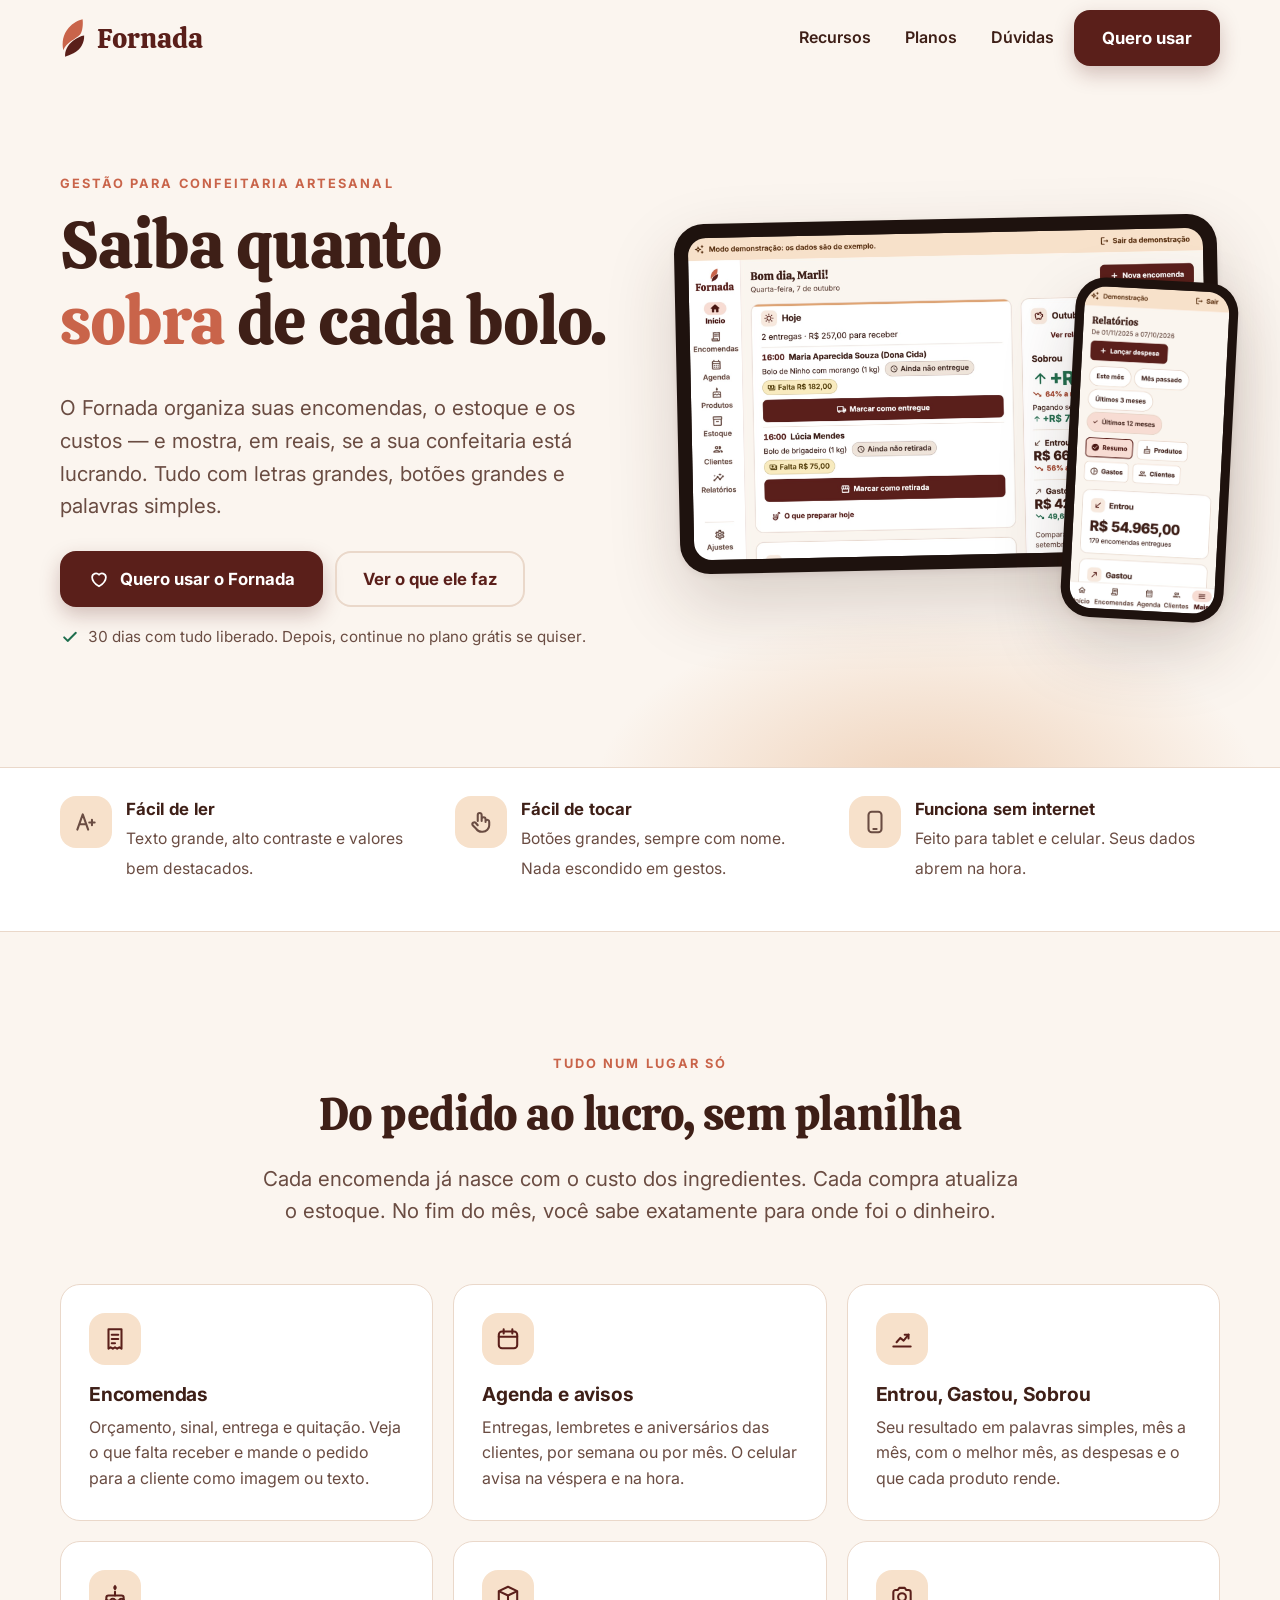
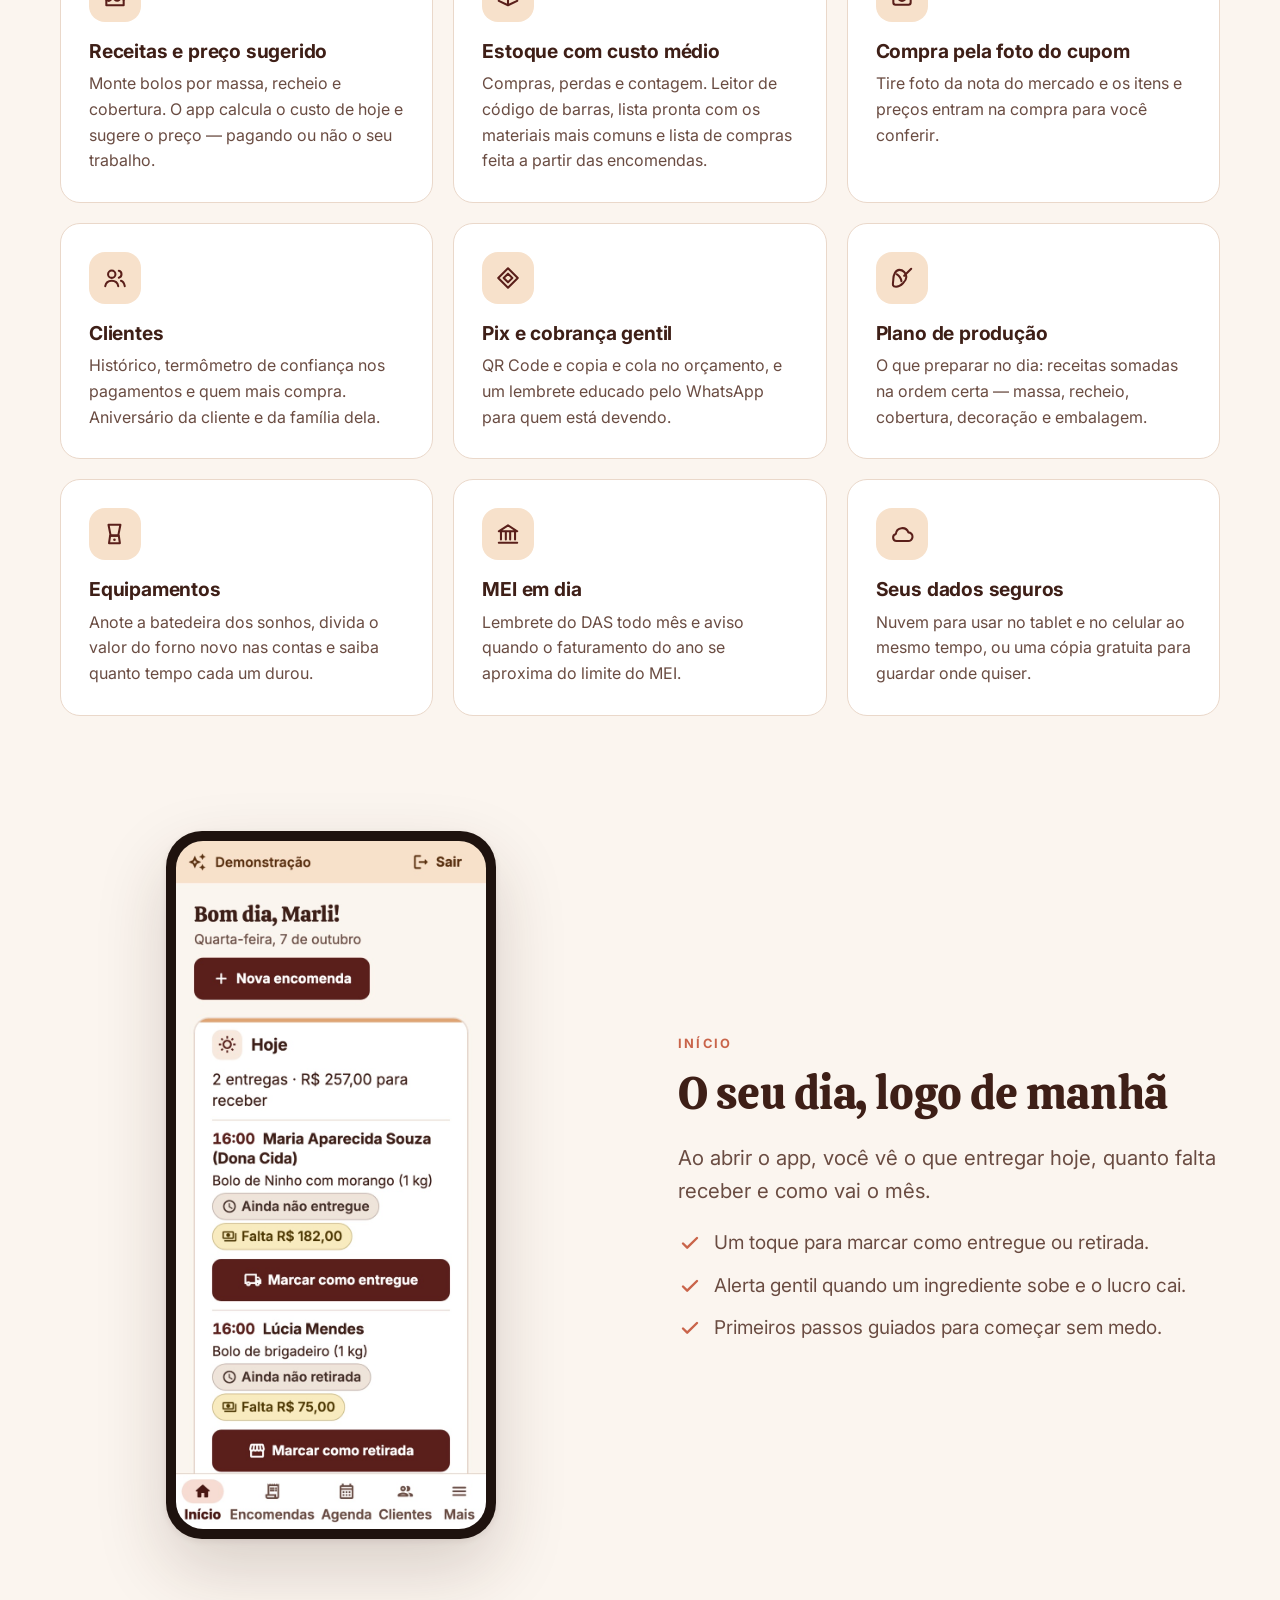
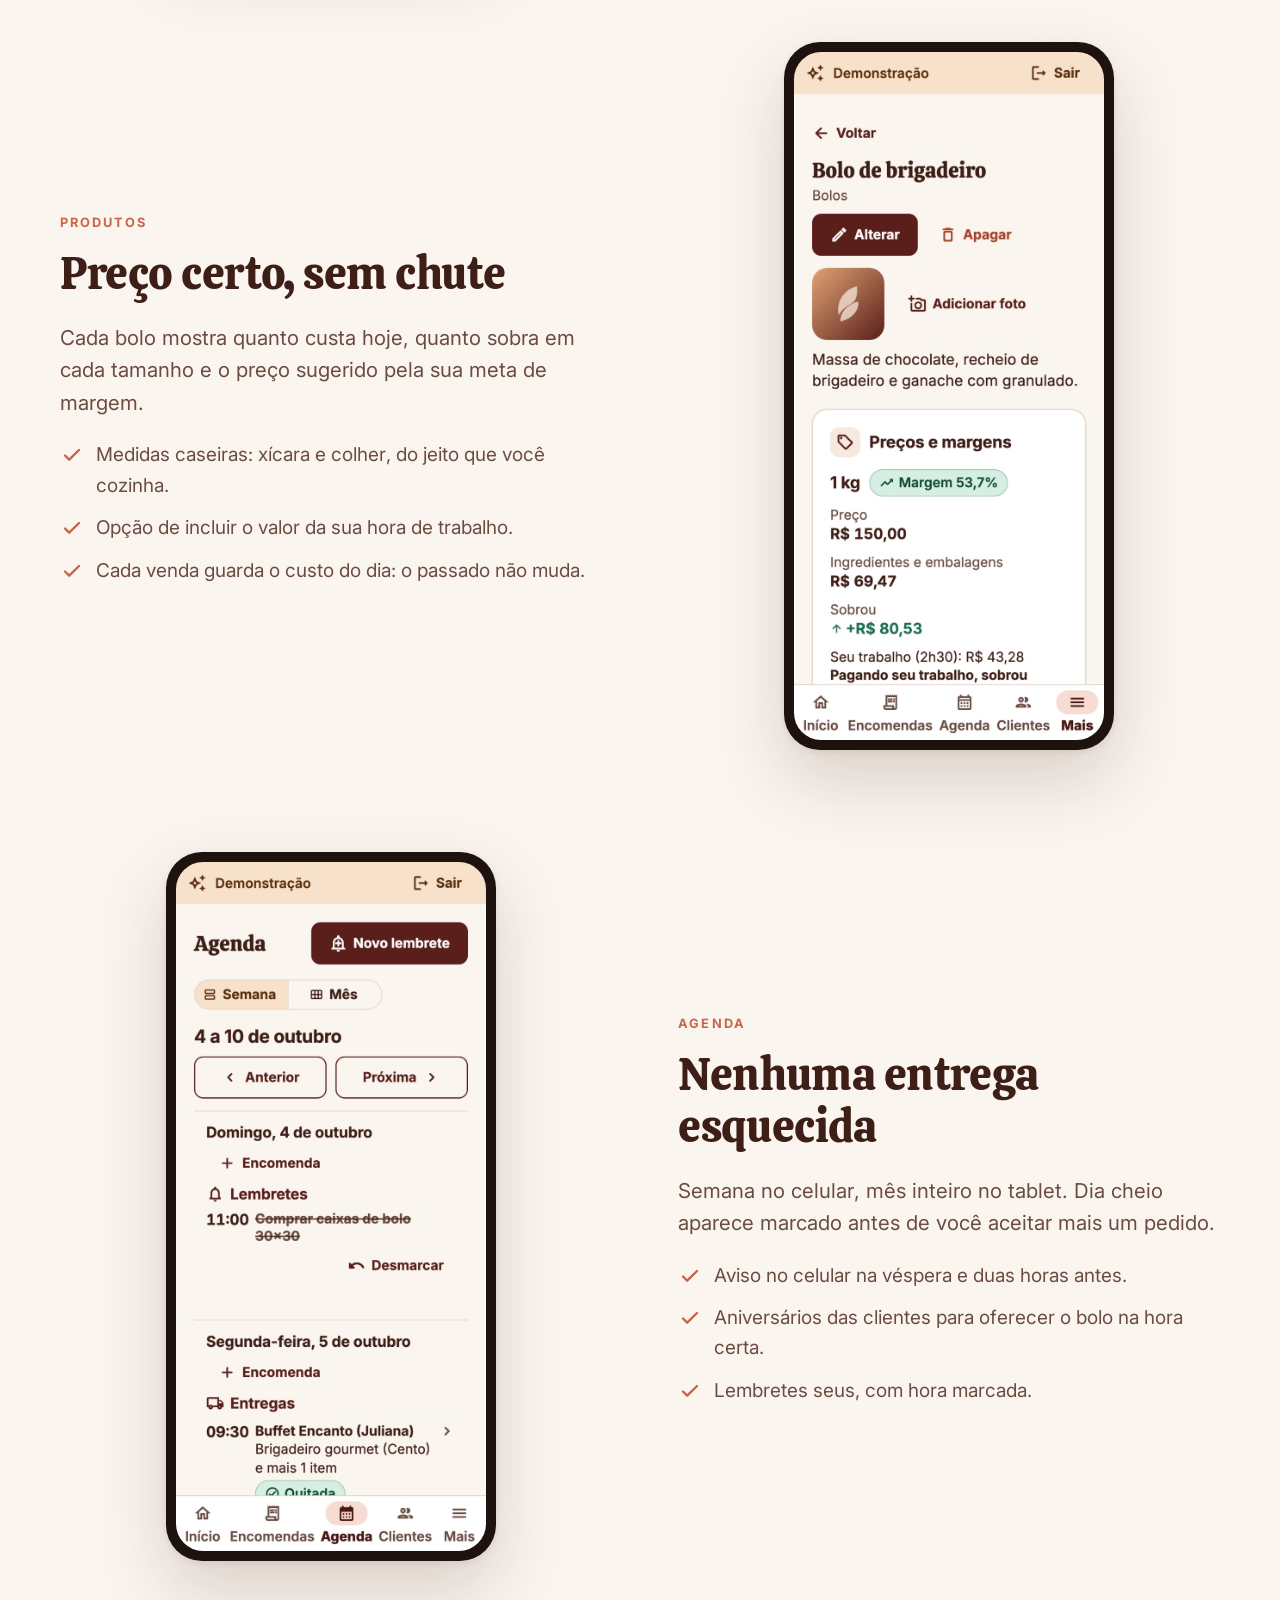
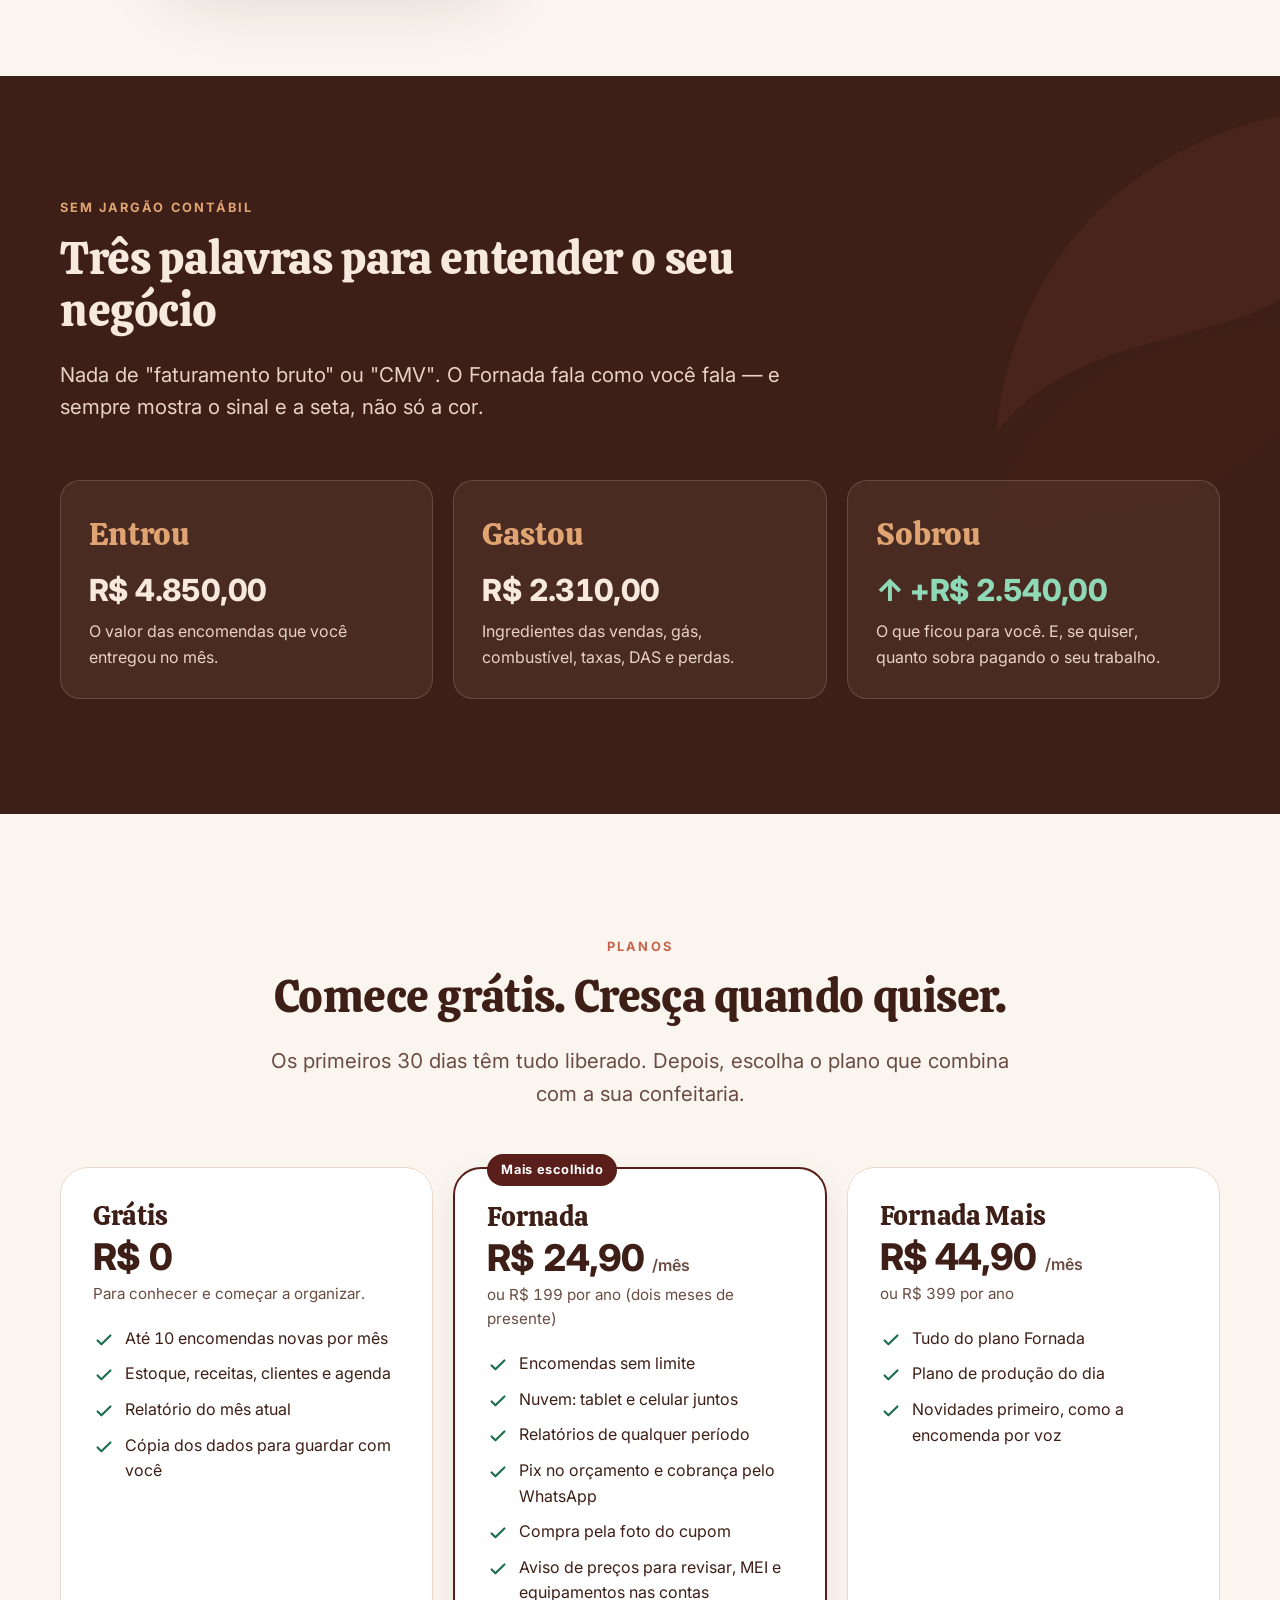
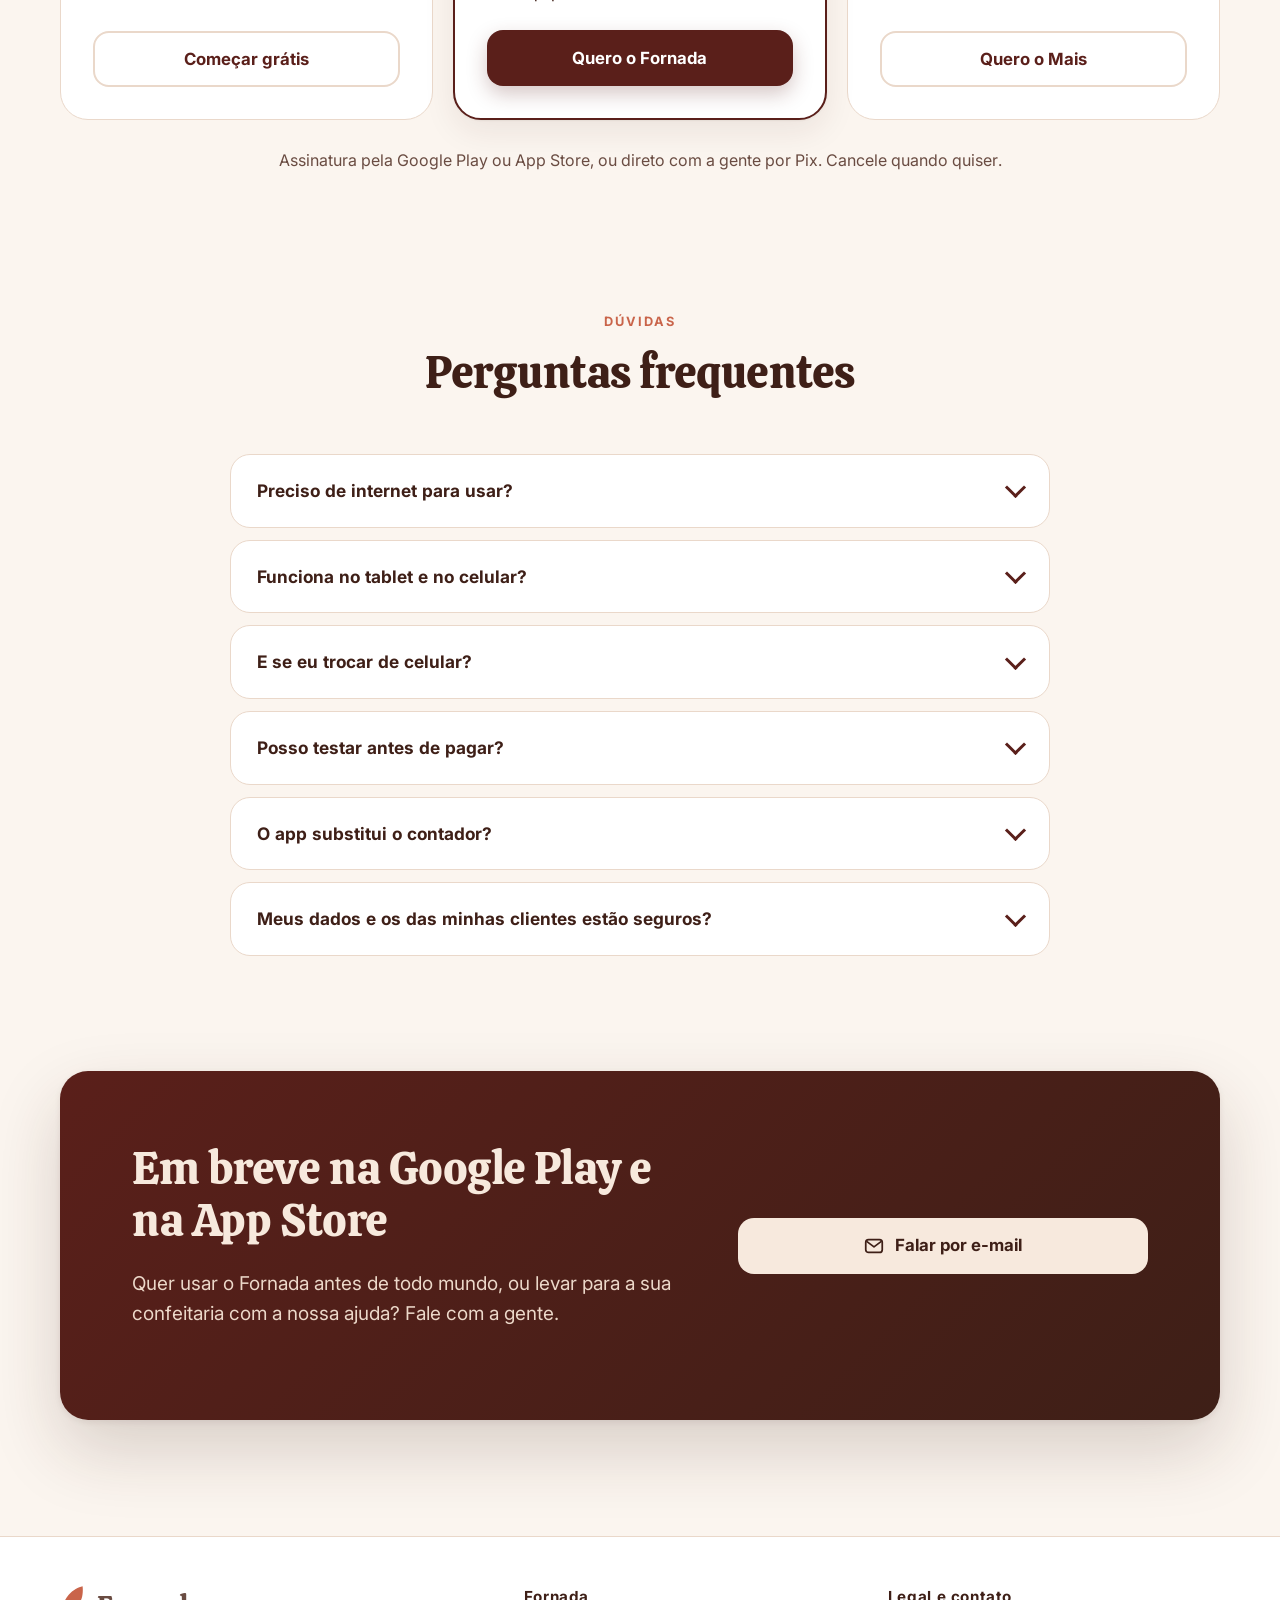
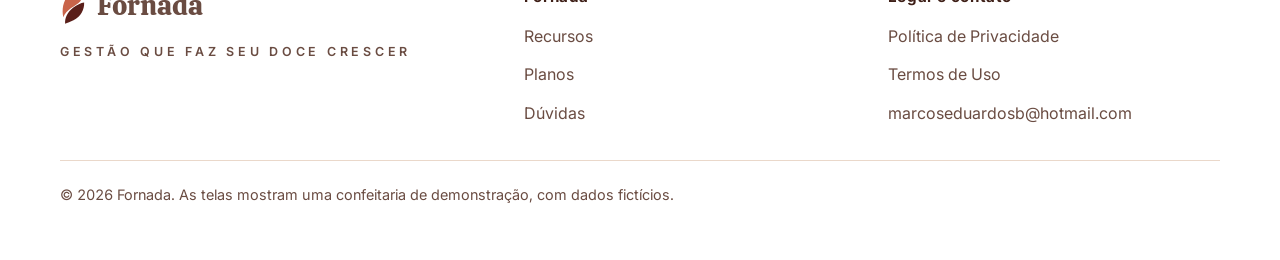
==== commit 60d4fd1c: "Privacy: barcode reading (on device) and Open Food Facts lookup Co-Authored-By: Claude Opus 5.5 <nor" ====
--- a/index.html
+++ b/index.html
@@ -97,7 +97,7 @@
         <article class="feature reveal"><span class="icon-tile"><svg aria-hidden="true"><use href="#i-calendar"/></svg></span><h3>Agenda e avisos</h3><p>Entregas, lembretes e aniversários das clientes, por semana ou por mês. O celular avisa na véspera e na hora.</p></article>
         <article class="feature reveal"><span class="icon-tile"><svg aria-hidden="true"><use href="#i-chart"/></svg></span><h3>Entrou, Gastou, Sobrou</h3><p>Seu resultado em palavras simples, mês a mês, com o melhor mês, as despesas e o que cada produto rende.</p></article>
         <article class="feature reveal"><span class="icon-tile"><svg aria-hidden="true"><use href="#i-cake"/></svg></span><h3>Receitas e preço sugerido</h3><p>Monte bolos por massa, recheio e cobertura. O app calcula o custo de hoje e sugere o preço — pagando ou não o seu trabalho.</p></article>
-        <article class="feature reveal"><span class="icon-tile"><svg aria-hidden="true"><use href="#i-box"/></svg></span><h3>Estoque com custo médio</h3><p>Compras, perdas e contagem. Lista pronta com os materiais mais comuns e lista de compras feita a partir das encomendas.</p></article>
+        <article class="feature reveal"><span class="icon-tile"><svg aria-hidden="true"><use href="#i-box"/></svg></span><h3>Estoque com custo médio</h3><p>Compras, perdas e contagem. Leitor de código de barras, lista pronta com os materiais mais comuns e lista de compras feita a partir das encomendas.</p></article>
         <article class="feature reveal"><span class="icon-tile"><svg aria-hidden="true"><use href="#i-camera"/></svg></span><h3>Compra pela foto do cupom</h3><p>Tire foto da nota do mercado e os itens e preços entram na compra para você conferir.</p></article>
         <article class="feature reveal"><span class="icon-tile"><svg aria-hidden="true"><use href="#i-people"/></svg></span><h3>Clientes</h3><p>Histórico, termômetro de confiança nos pagamentos e quem mais compra. Aniversário da cliente e da família dela.</p></article>
         <article class="feature reveal"><span class="icon-tile"><svg aria-hidden="true"><use href="#i-pix"/></svg></span><h3>Pix e cobrança gentil</h3><p>QR Code e copia e cola no orçamento, e um lembrete educado pelo WhatsApp para quem está devendo.</p></article>
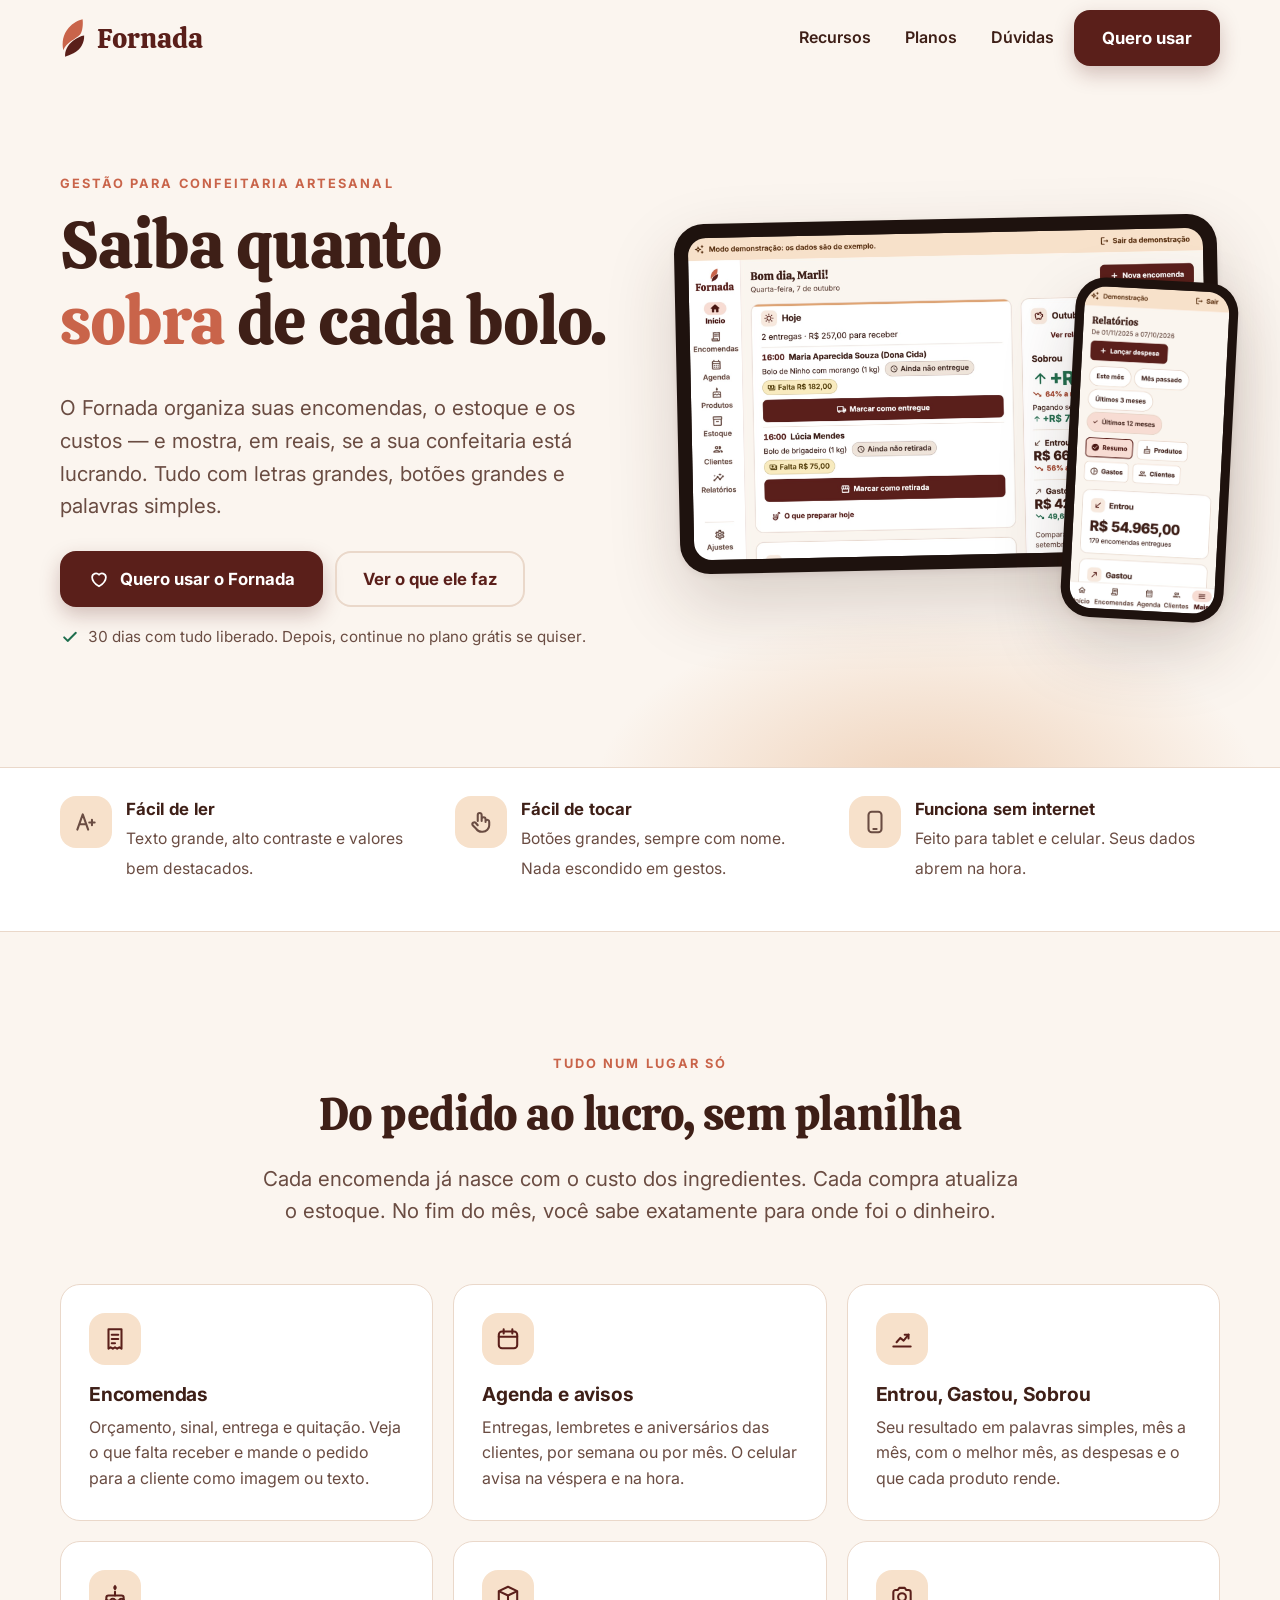
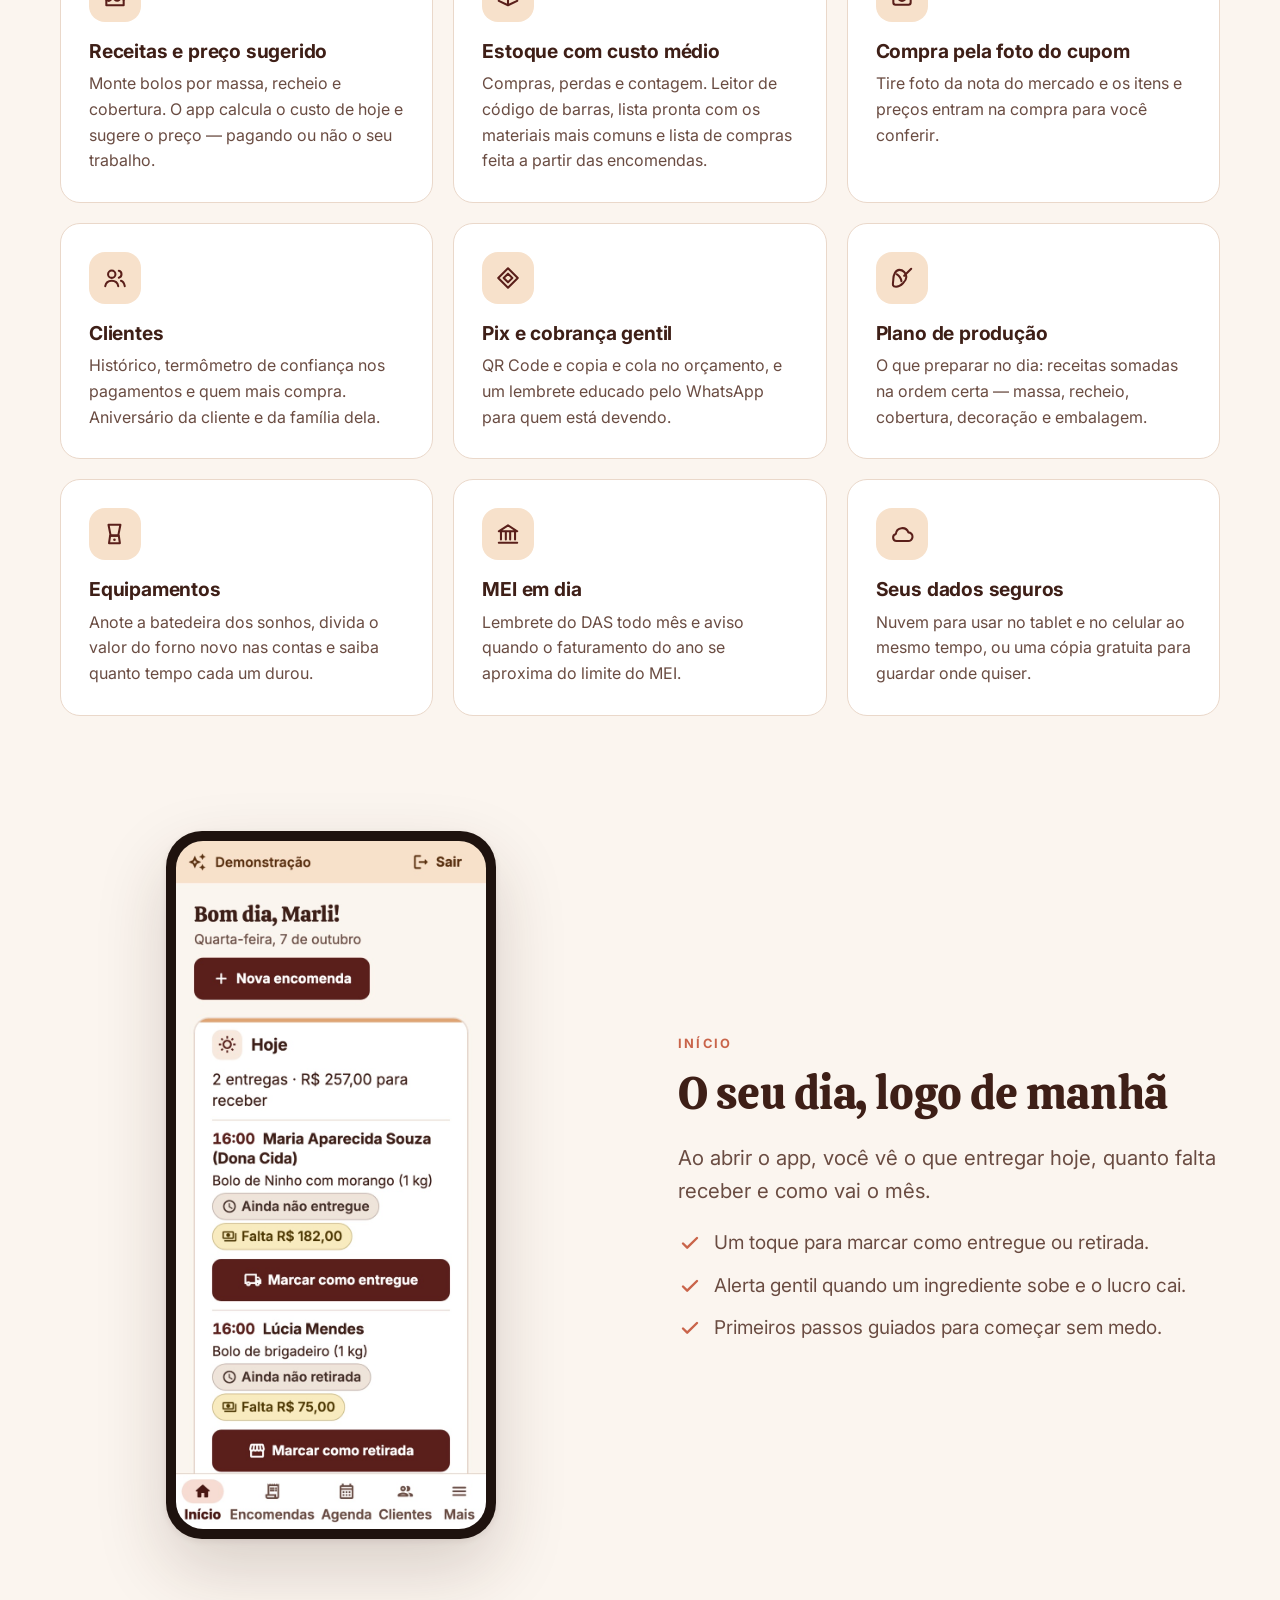
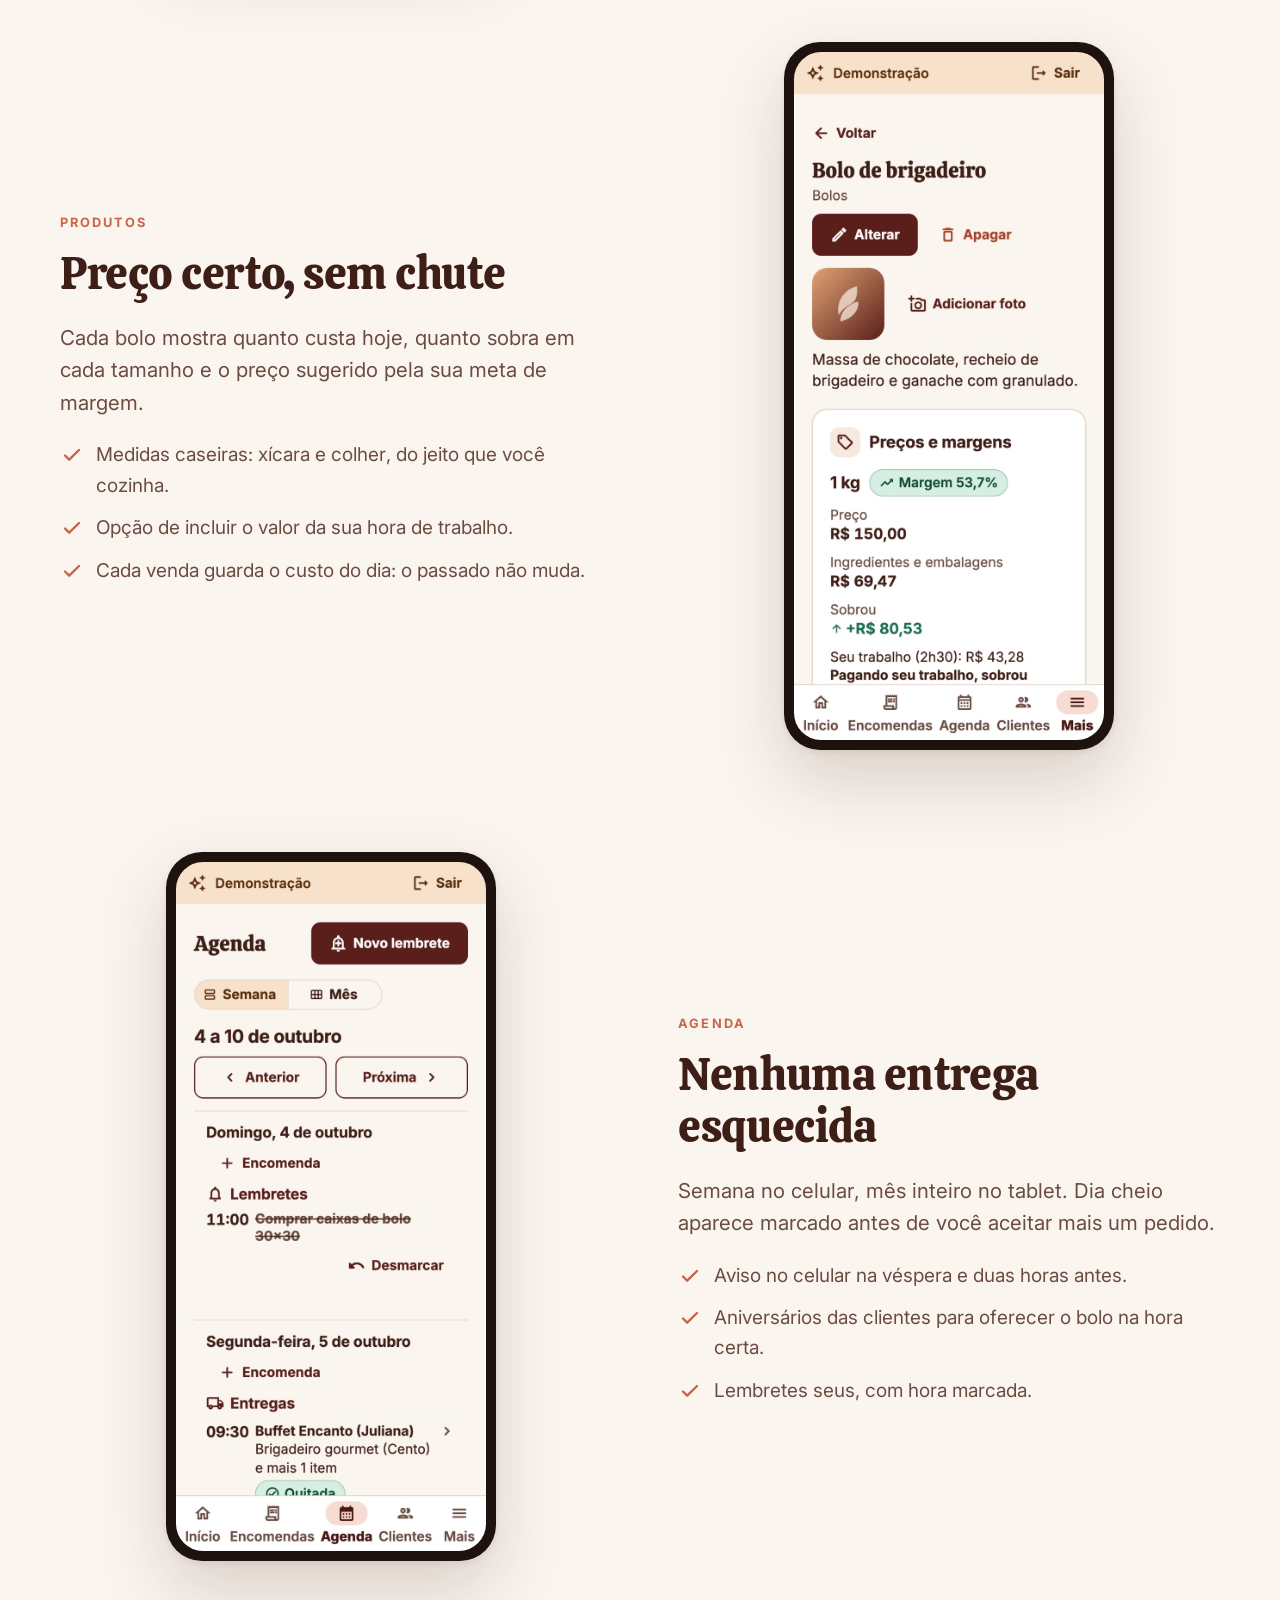
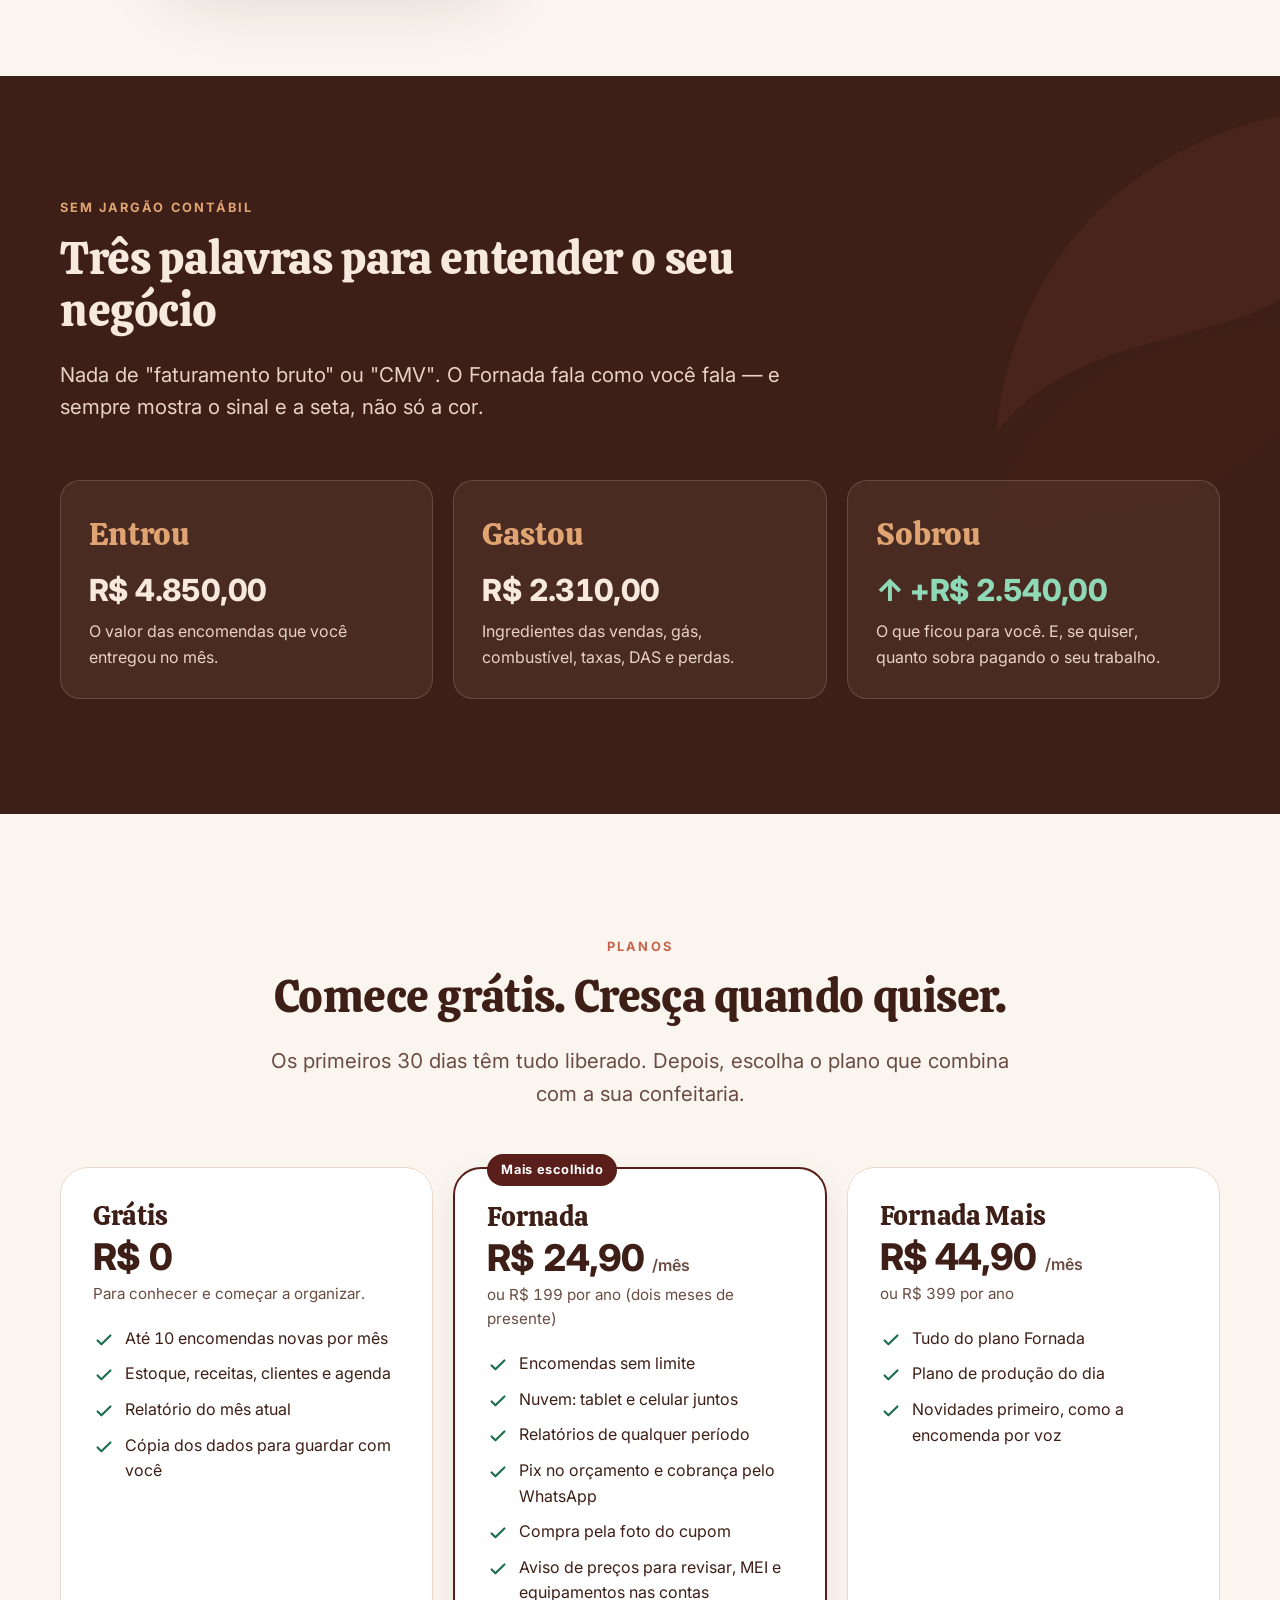
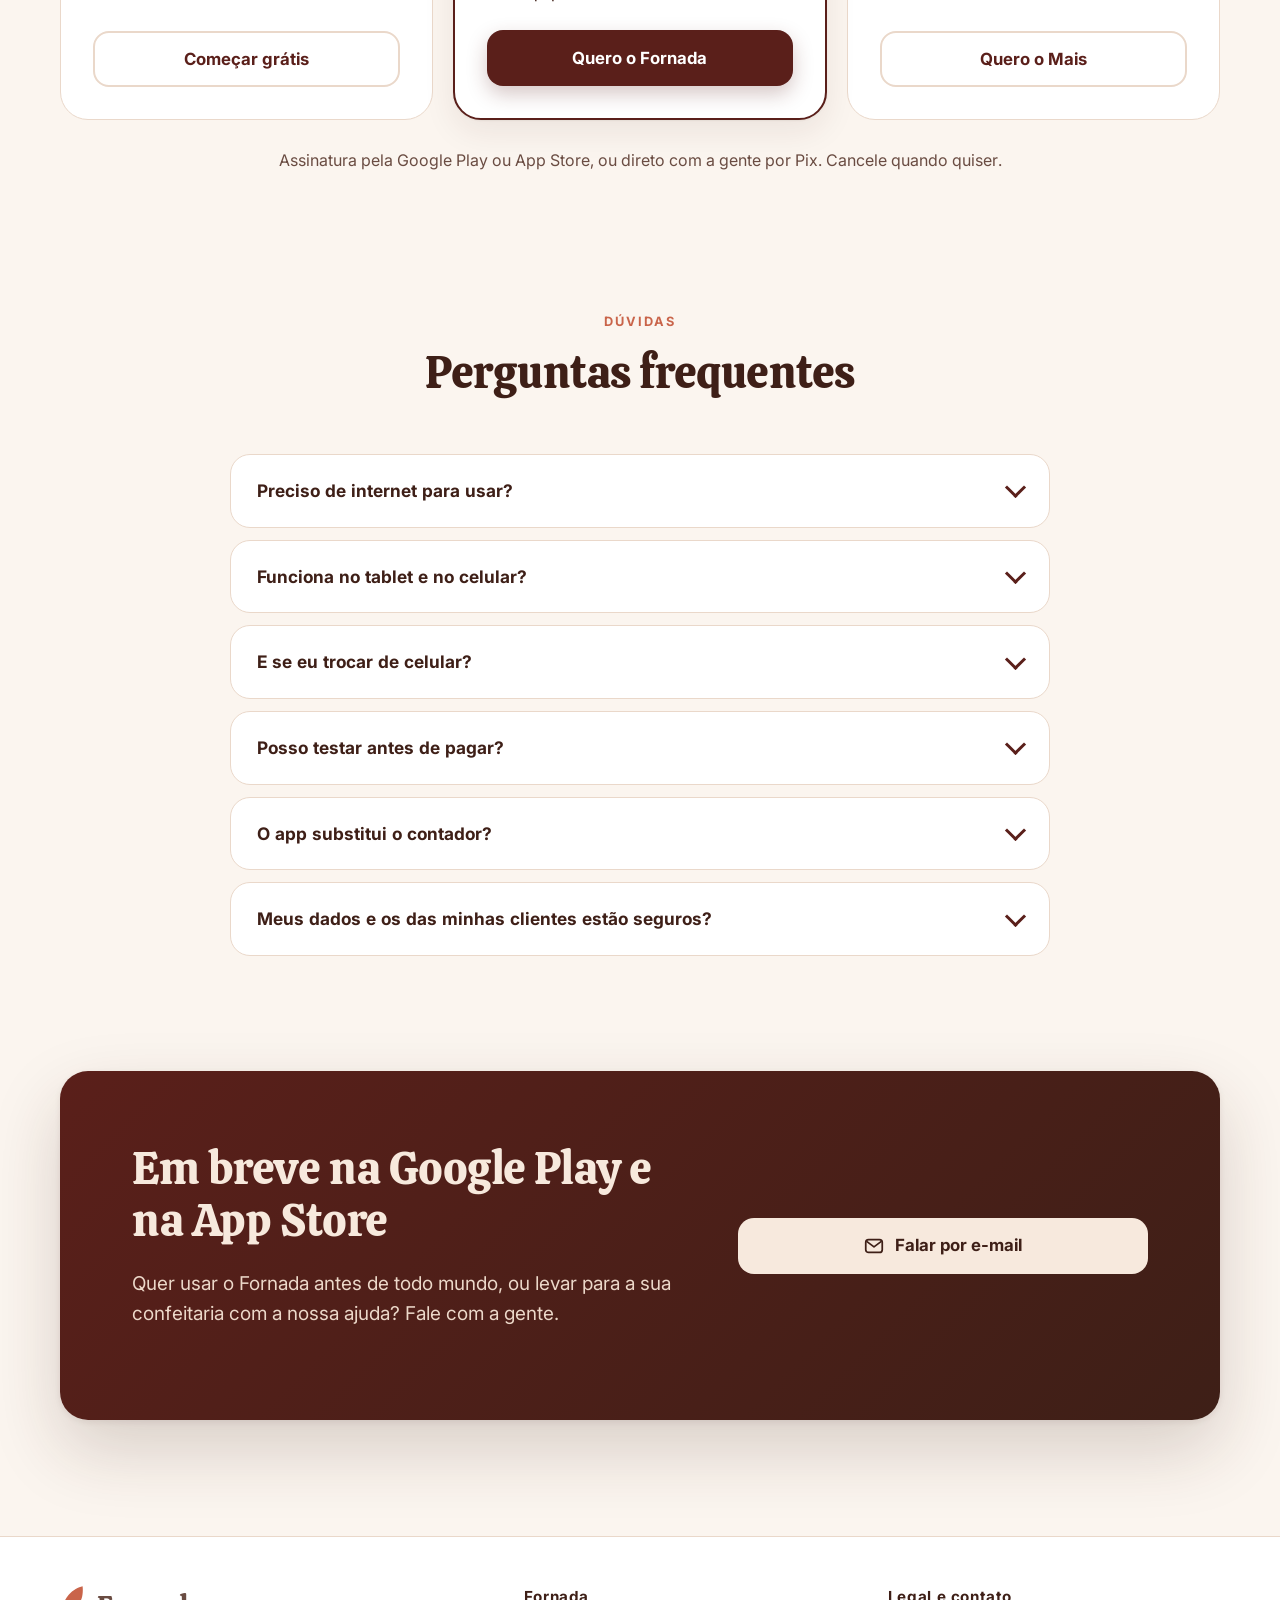
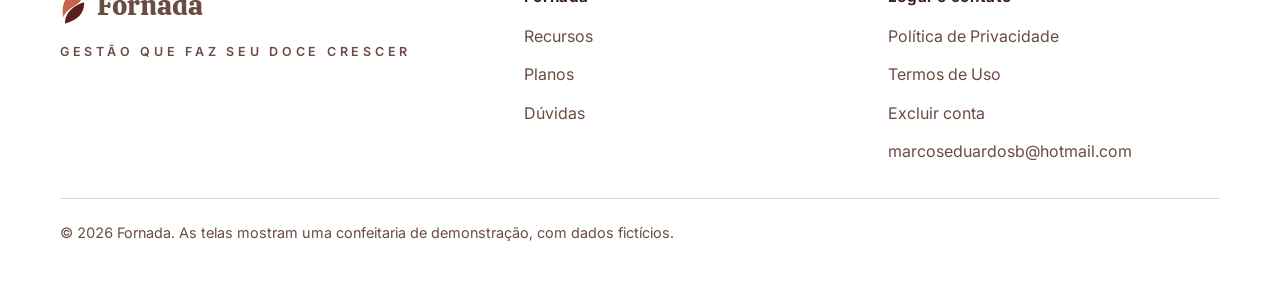
==== commit 0e25204d: "Account deletion page (link required by the Play Store)" ====
--- a/index.html
+++ b/index.html
@@ -263,7 +263,7 @@
     </div>
     <div>
       <h4>Legal e contato</h4>
-      <ul><li><a href="privacidade.html">Política de Privacidade</a></li><li><a href="termos.html">Termos de Uso</a></li><li><a href="mailto:marcoseduardosb@hotmail.com">marcoseduardosb@hotmail.com</a></li></ul>
+      <ul><li><a href="privacidade.html">Política de Privacidade</a></li><li><a href="termos.html">Termos de Uso</a></li><li><a href="excluir-conta.html">Excluir conta</a></li><li><a href="mailto:marcoseduardosb@hotmail.com">marcoseduardosb@hotmail.com</a></li></ul>
     </div>
     <p class="copy">© 2026 Fornada. As telas mostram uma confeitaria de demonstração, com dados fictícios.</p>
   </div>
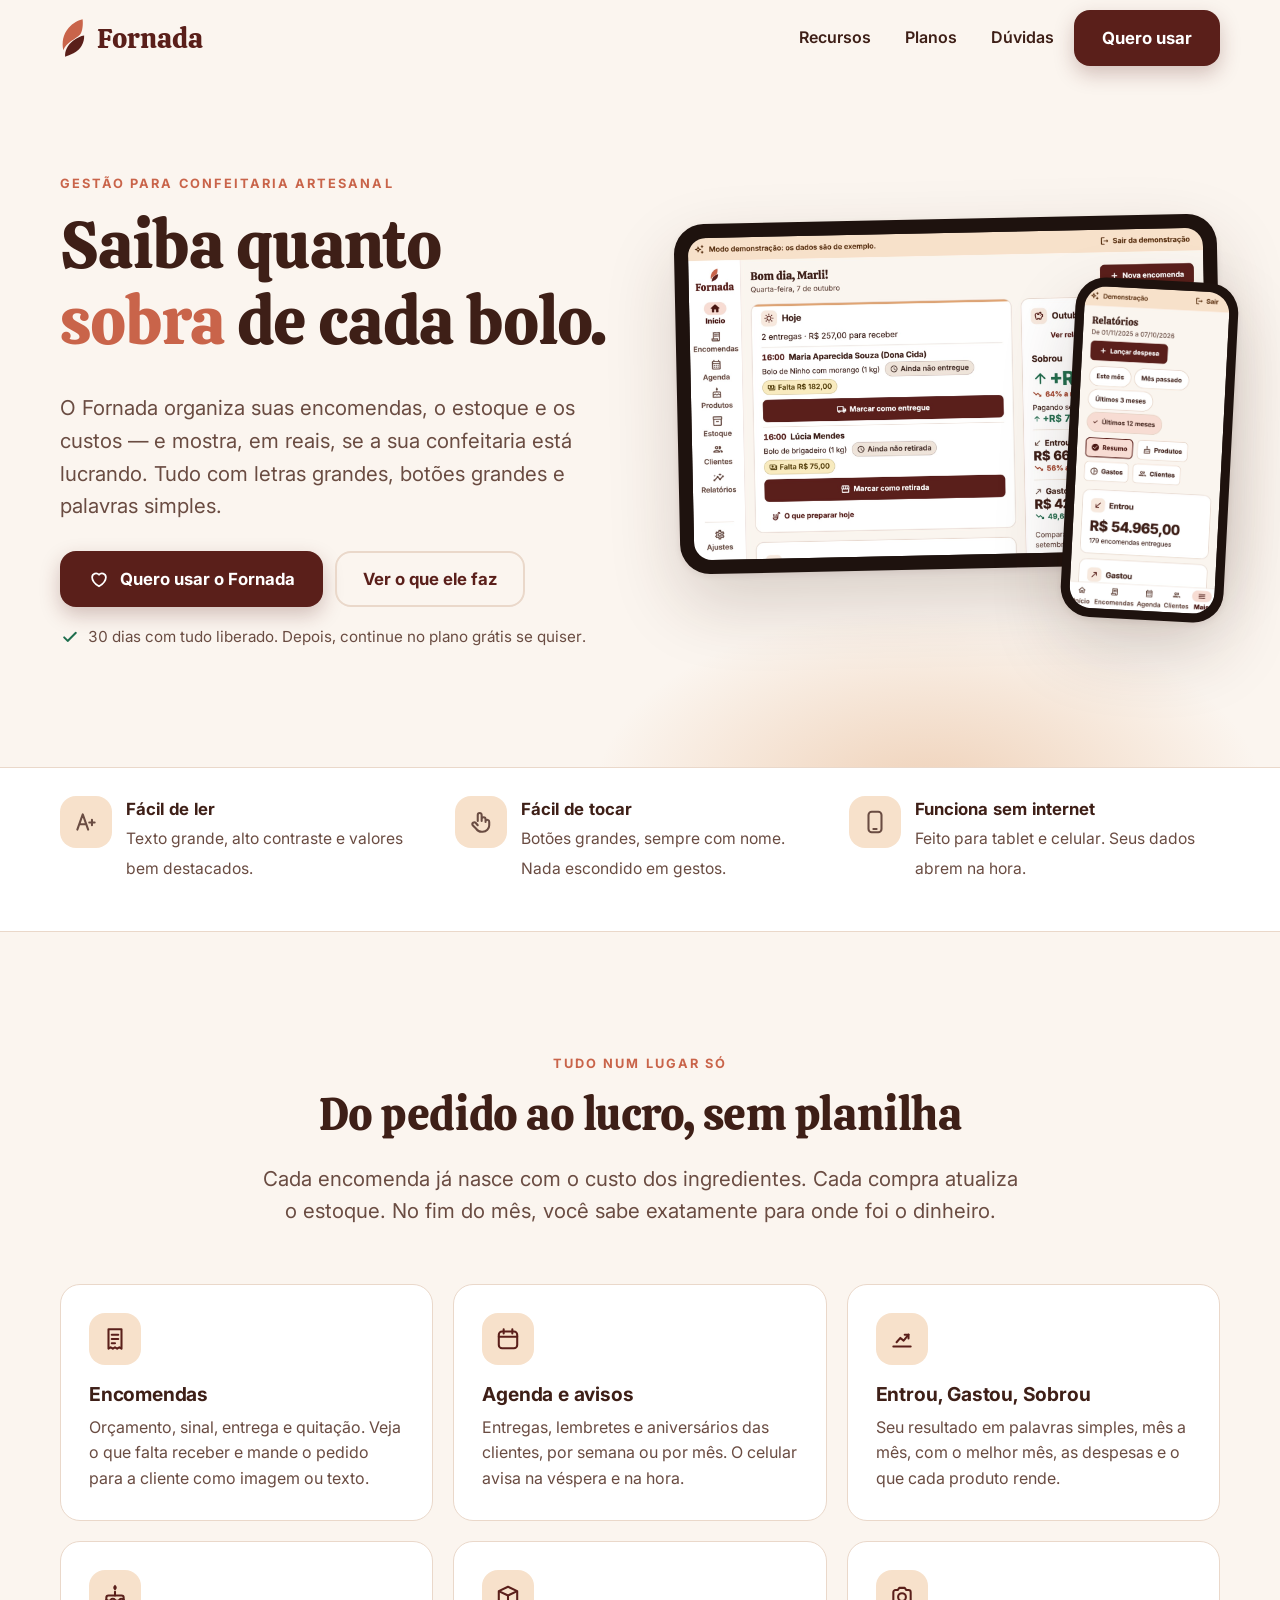
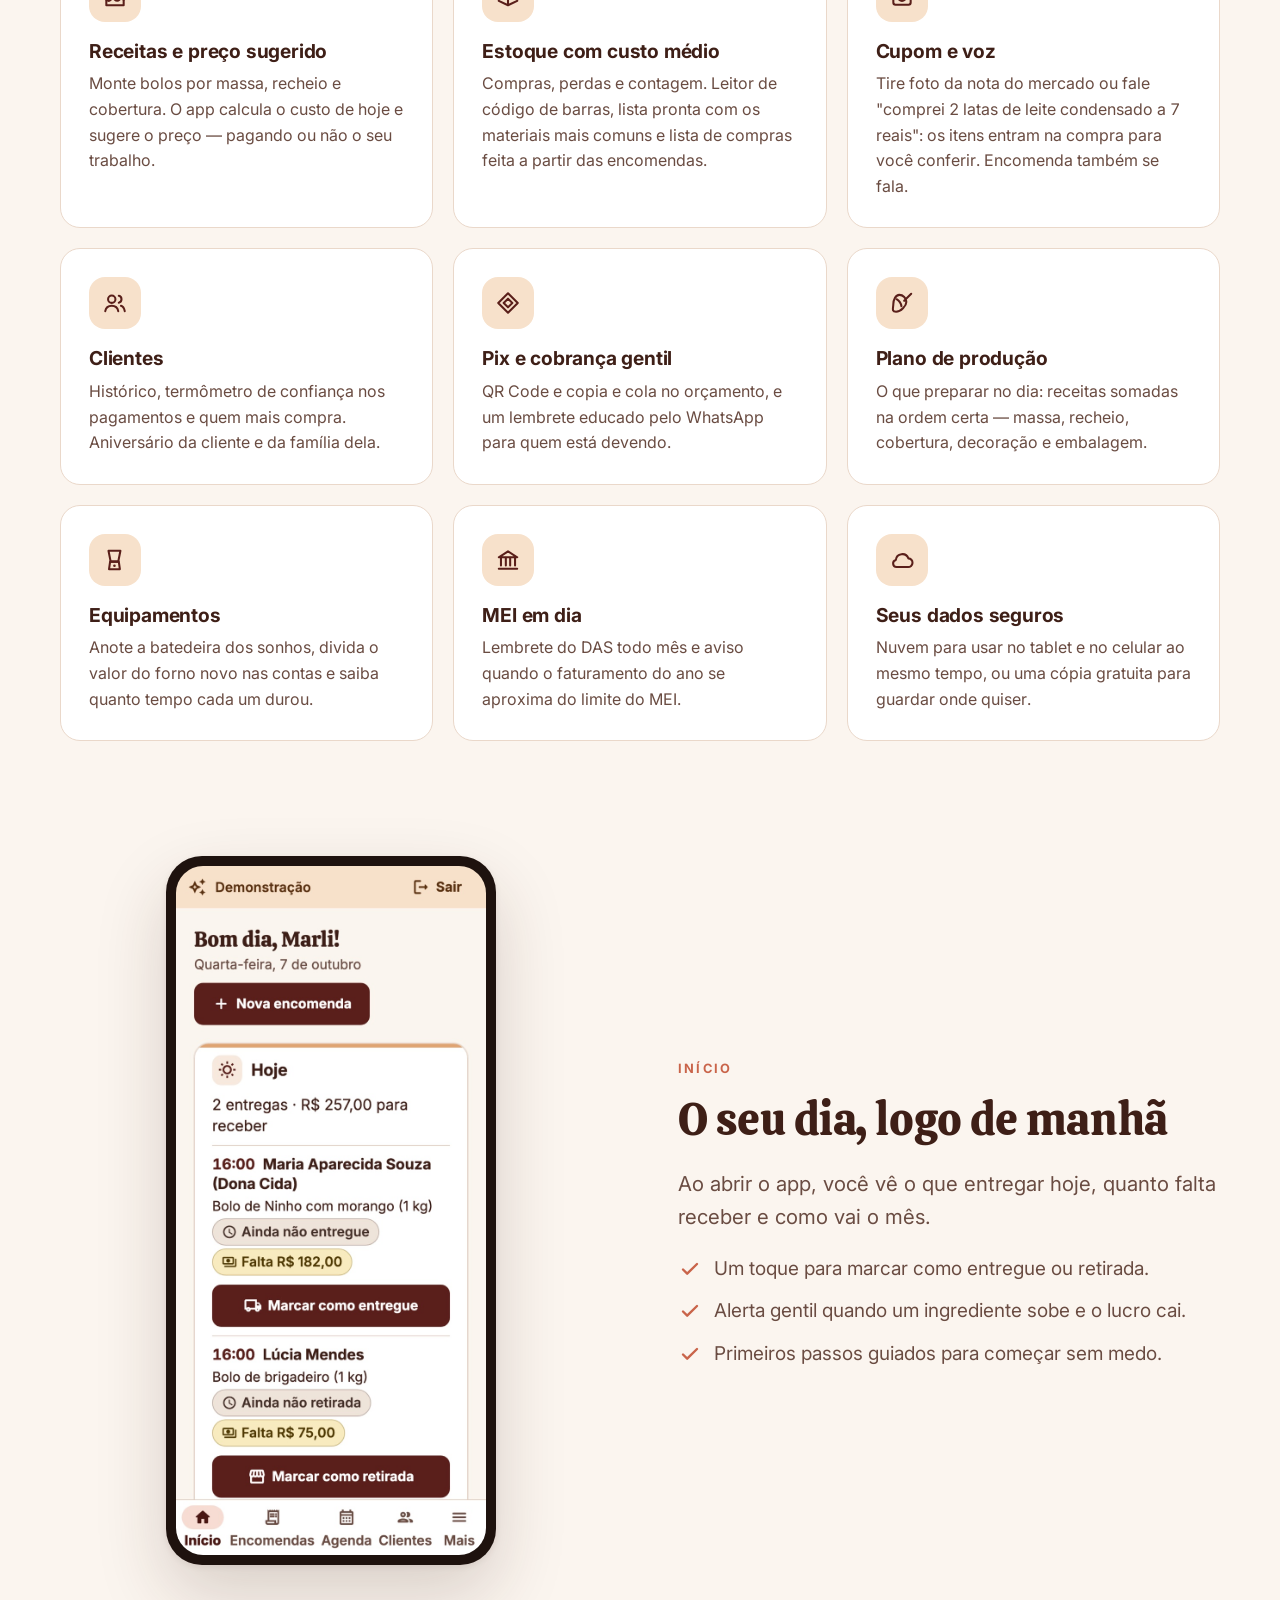
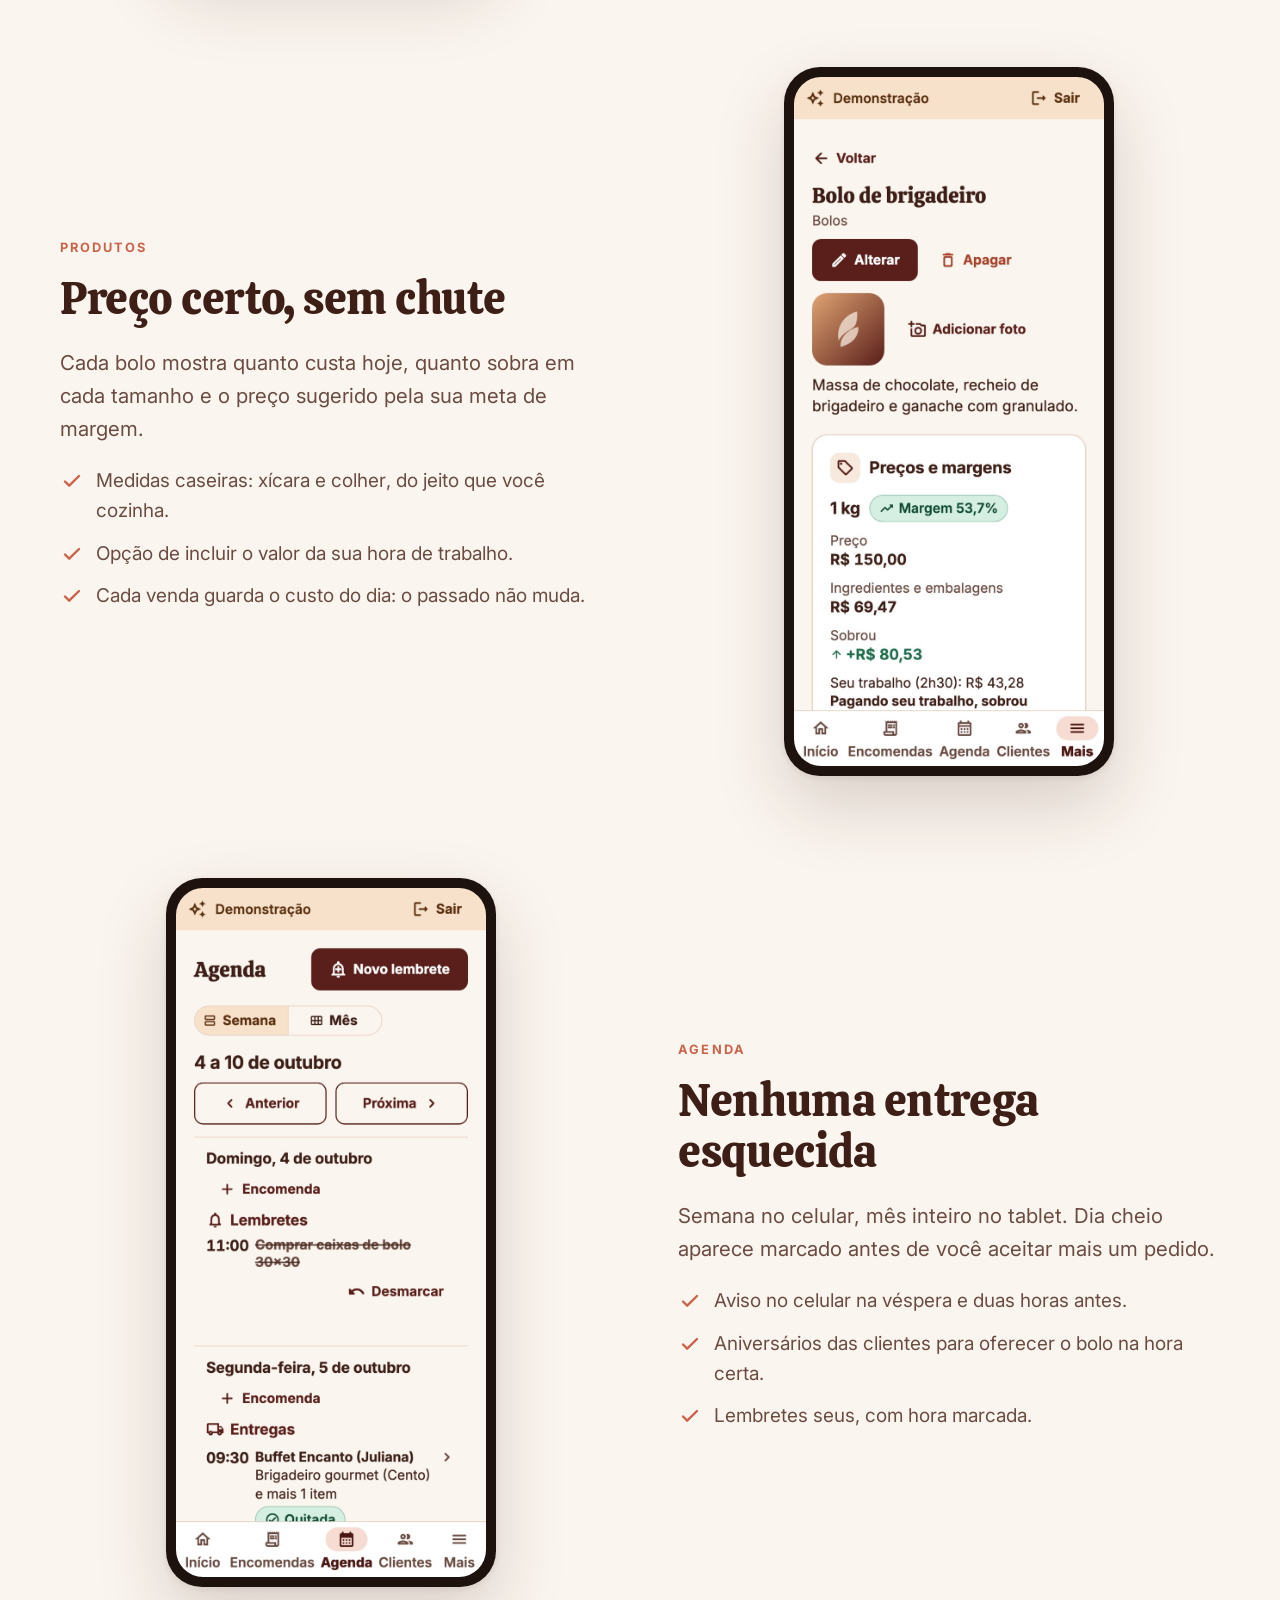
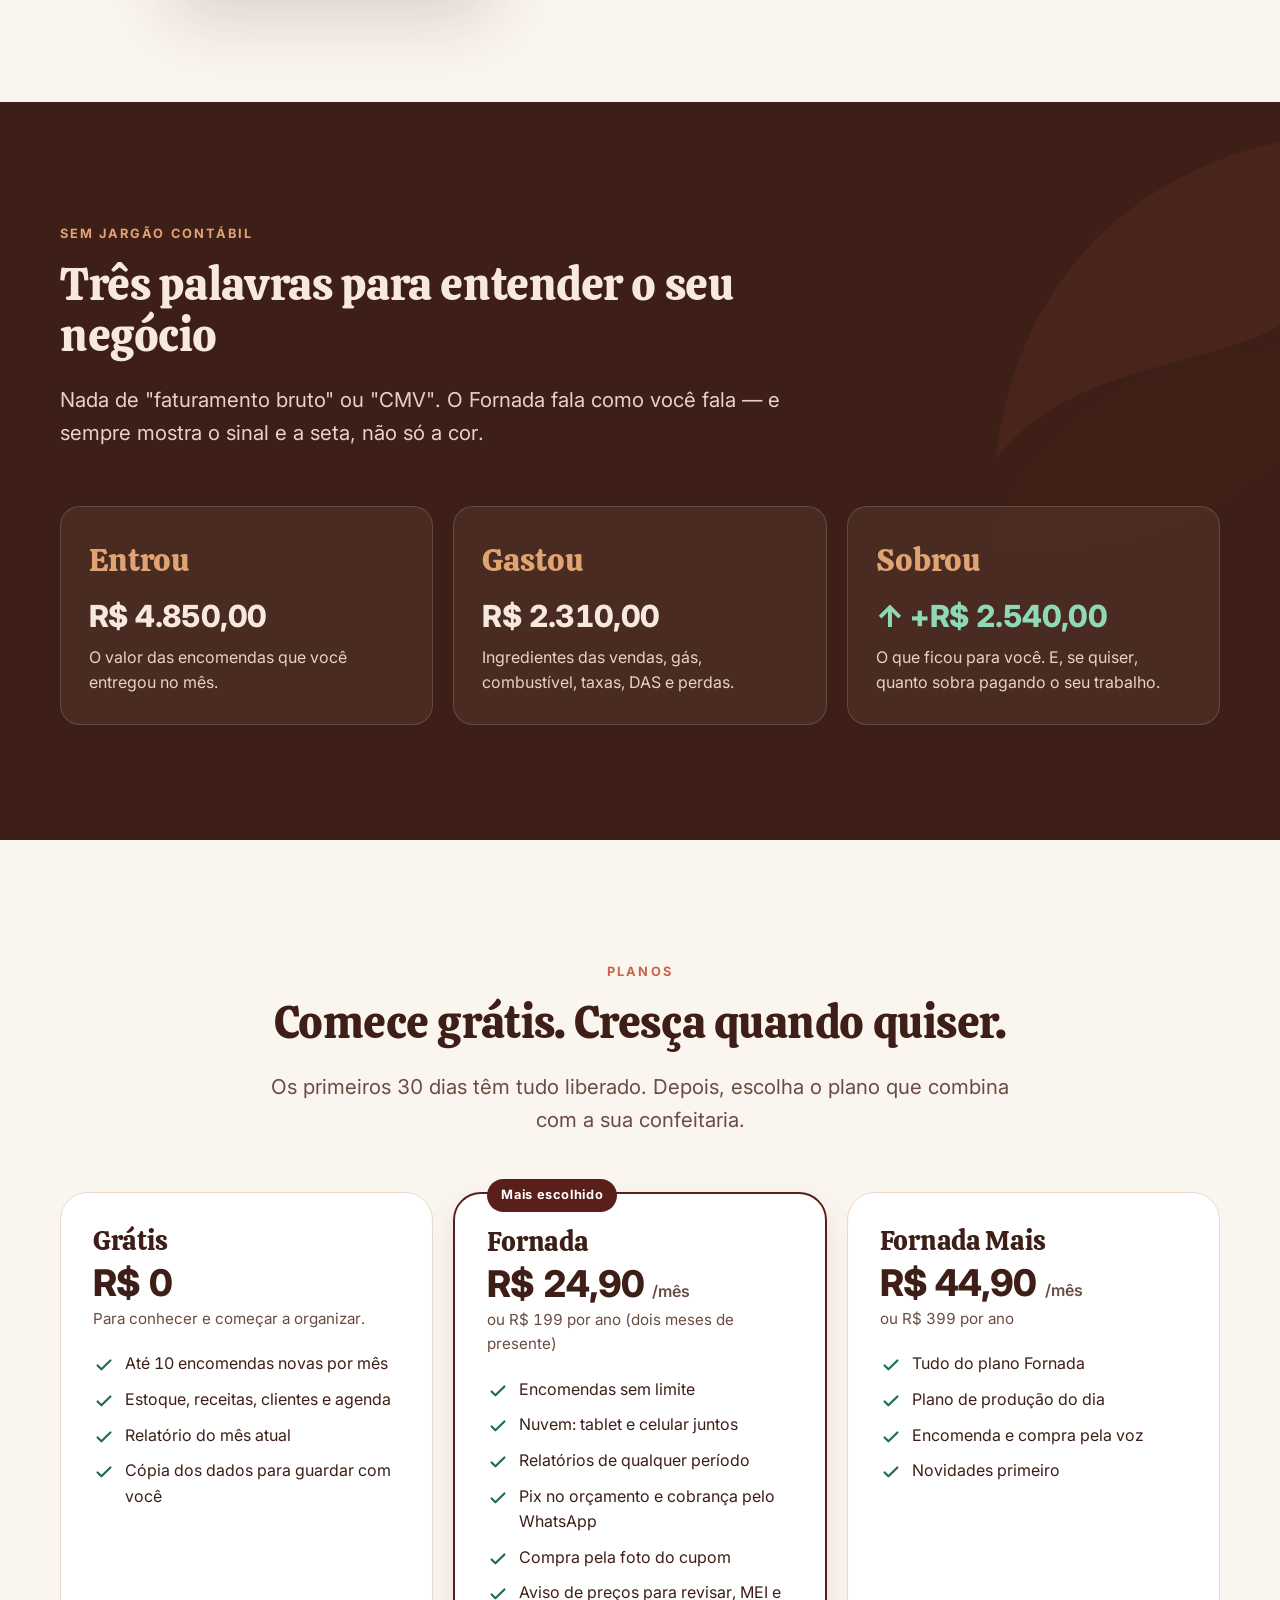
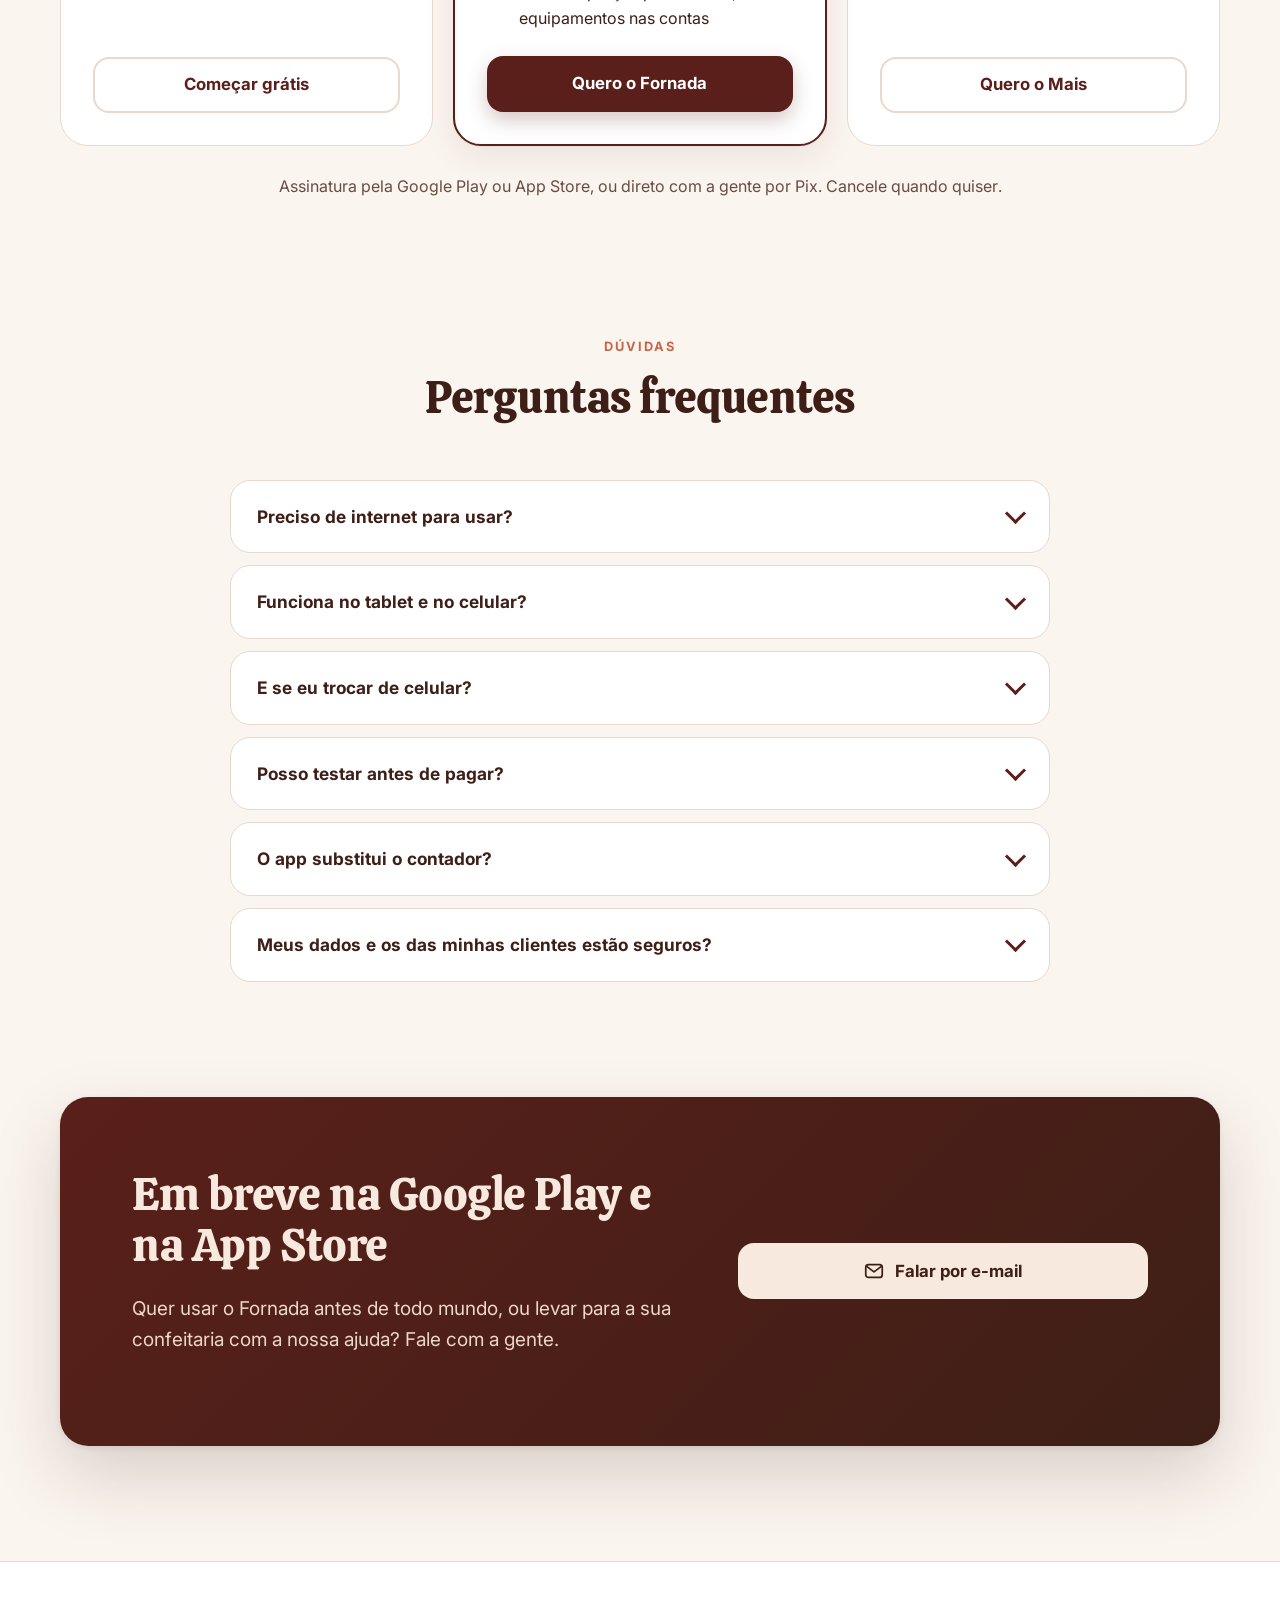
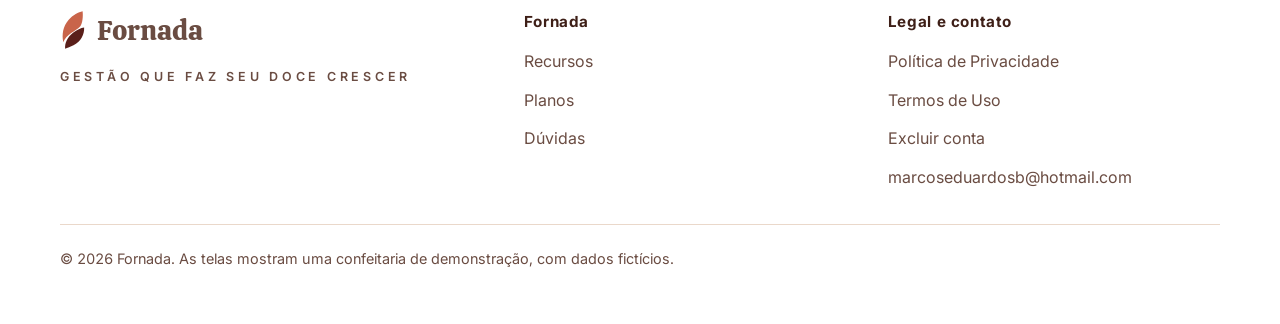
==== commit 858a7b01: "Privacy and terms: voice orders and purchases, speech recognition, AI storage Co-Authored-By: Claude" ====
--- a/index.html
+++ b/index.html
@@ -1,274 +1,275 @@
-<!doctype html>
-<html lang="pt-BR">
-<head>
-  <meta charset="utf-8">
-  <meta name="viewport" content="width=device-width, initial-scale=1">
-  <title>Fornada — gestão para confeitaria artesanal</title>
-  <meta name="description" content="O Fornada organiza encomendas, estoque e custos da sua confeitaria e mostra, em reais, quanto sobrou de verdade. Feito para tablet e celular, com letras grandes e linguagem simples.">
-  <meta name="theme-color" content="#5A1F1A">
-  <meta property="og:title" content="Fornada — gestão que faz seu doce crescer">
-  <meta property="og:description" content="Encomendas, estoque, custos e lucro da sua confeitaria, num app simples e bonito.">
-  <meta property="og:image" content="assets/img/tablet_inicio.jpg">
-  <meta property="og:locale" content="pt_BR">
-  <link rel="icon" href="assets/favicon.svg" type="image/svg+xml">
-  <link rel="preconnect" href="https://fonts.googleapis.com">
-  <link rel="preconnect" href="https://fonts.gstatic.com" crossorigin>
-  <link href="https://fonts.googleapis.com/css2?family=Calistoga&family=Inter:wght@400;500;600;700;800&display=swap" rel="stylesheet">
-  <link rel="stylesheet" href="assets/style.css">
-  <script>document.documentElement.classList.add("js")</script>
-</head>
-<body>
-<svg width="0" height="0" style="position:absolute" aria-hidden="true">
-  <defs>
-    <symbol id="leaf" viewBox="-20 -10 290 440"><path fill="#C9644A" d="M225 3C232 60 225 135 198 172C150 225 45 255 13 345C-5 260 10 170 70 100C120 40 180 15 225 3Z"/><path fill="#5A1F1A" d="M242 182C246 262 205 335 125 378C92 395 58 407 33 416C28 350 58 288 120 240C165 205 205 188 242 182Z"/></symbol>
-    <symbol id="i-check" viewBox="0 0 24 24"><path fill="none" stroke="currentColor" stroke-width="2.4" stroke-linecap="round" stroke-linejoin="round" d="M5 12.5l4.2 4.2L19 7"/></symbol>
-    <symbol id="i-receipt" viewBox="0 0 24 24"><path fill="none" stroke="currentColor" stroke-width="1.9" stroke-linejoin="round" d="M6 3h12v18l-2-1.4-2 1.4-2-1.4-2 1.4-2-1.4L6 21z"/><path stroke="currentColor" stroke-width="1.9" stroke-linecap="round" d="M9 8h6M9 12h6M9 16h3"/></symbol>
-    <symbol id="i-calendar" viewBox="0 0 24 24"><rect x="3.5" y="5" width="17" height="15.5" rx="3" fill="none" stroke="currentColor" stroke-width="1.9"/><path stroke="currentColor" stroke-width="1.9" stroke-linecap="round" d="M8 3v4M16 3v4M3.5 10h17"/></symbol>
-    <symbol id="i-chart" viewBox="0 0 24 24"><path fill="none" stroke="currentColor" stroke-width="1.9" stroke-linecap="round" stroke-linejoin="round" d="M4 19h16M7 15l3.5-4 3 2.5L18 8"/><path fill="none" stroke="currentColor" stroke-width="1.9" stroke-linecap="round" stroke-linejoin="round" d="M14.5 8H18v3.5"/></symbol>
-    <symbol id="i-cake" viewBox="0 0 24 24"><path fill="none" stroke="currentColor" stroke-width="1.9" stroke-linejoin="round" d="M4 20.5h16v-7a2 2 0 0 0-2-2H6a2 2 0 0 0-2 2z"/><path fill="none" stroke="currentColor" stroke-width="1.9" stroke-linecap="round" d="M4 15.5c1.5 1.2 3 1.2 4 0s3-1.2 4 0 3 1.2 4 0 2.5-1.2 4 0M12 11.5V8M12 5.5c-.8-.9-.8-1.8 0-2.6.8.8.8 1.7 0 2.6z"/></symbol>
-    <symbol id="i-box" viewBox="0 0 24 24"><path fill="none" stroke="currentColor" stroke-width="1.9" stroke-linejoin="round" d="M3.5 7.5L12 3.5l8.5 4v9L12 20.5l-8.5-4z"/><path fill="none" stroke="currentColor" stroke-width="1.9" stroke-linejoin="round" d="M3.5 7.5L12 11.5l8.5-4M12 11.5v9"/></symbol>
-    <symbol id="i-camera" viewBox="0 0 24 24"><path fill="none" stroke="currentColor" stroke-width="1.9" stroke-linejoin="round" d="M4 8.5A2 2 0 0 1 6 6.5h2l1.5-2h5l1.5 2h2a2 2 0 0 1 2 2V18a2 2 0 0 1-2 2H6a2 2 0 0 1-2-2z"/><circle cx="12" cy="13" r="3.6" fill="none" stroke="currentColor" stroke-width="1.9"/></symbol>
-    <symbol id="i-people" viewBox="0 0 24 24"><circle cx="9" cy="8.5" r="3.4" fill="none" stroke="currentColor" stroke-width="1.9"/><path fill="none" stroke="currentColor" stroke-width="1.9" stroke-linecap="round" d="M3 19.5c.6-3.3 3-5 6-5s5.4 1.7 6 5M15.5 5.3a3.3 3.3 0 0 1 0 6.4M17.5 14.6c1.8.6 3 2.2 3.5 4.9"/></symbol>
-    <symbol id="i-pix" viewBox="0 0 24 24"><path fill="none" stroke="currentColor" stroke-width="1.9" stroke-linejoin="round" d="M12 3l9 9-9 9-9-9z"/><path fill="none" stroke="currentColor" stroke-width="1.9" stroke-linejoin="round" d="M8 12l4-4 4 4-4 4z"/></symbol>
-    <symbol id="i-whisk" viewBox="0 0 24 24"><path fill="none" stroke="currentColor" stroke-width="1.9" stroke-linecap="round" stroke-linejoin="round" d="M14 10l6.5-6.5M9.5 4.5c3.5 0 6.5 3 6.5 6.5S11 20 6.5 20 4 16.5 4 13s2-8.5 5.5-8.5z"/><path fill="none" stroke="currentColor" stroke-width="1.9" stroke-linecap="round" d="M7 8.5c2.5 1.5 4 3.5 4.5 6.5"/></symbol>
-    <symbol id="i-blender" viewBox="0 0 24 24"><path fill="none" stroke="currentColor" stroke-width="1.9" stroke-linejoin="round" d="M6 3.5h11l-2 10H8z"/><path fill="none" stroke="currentColor" stroke-width="1.9" stroke-linejoin="round" d="M7.5 13.5h8l1 7h-10z"/><circle cx="11.5" cy="17.3" r="1.2" fill="currentColor"/></symbol>
-    <symbol id="i-bank" viewBox="0 0 24 24"><path fill="none" stroke="currentColor" stroke-width="1.9" stroke-linejoin="round" d="M3.5 9.5L12 4l8.5 5.5z"/><path stroke="currentColor" stroke-width="1.9" stroke-linecap="round" d="M5.5 10v7M10 10v7M14 10v7M18.5 10v7M3.5 20h17"/></symbol>
-    <symbol id="i-offline" viewBox="0 0 24 24"><rect x="6" y="2.5" width="12" height="19" rx="3" fill="none" stroke="currentColor" stroke-width="1.9"/><path stroke="currentColor" stroke-width="1.9" stroke-linecap="round" d="M10.5 18.5h3"/></symbol>
-    <symbol id="i-cloud" viewBox="0 0 24 24"><path fill="none" stroke="currentColor" stroke-width="1.9" stroke-linejoin="round" d="M7 18.5h10.5a4 4 0 0 0 .4-8 6 6 0 0 0-11.6 1.5A3.3 3.3 0 0 0 7 18.5z"/></symbol>
-    <symbol id="i-text" viewBox="0 0 24 24"><path fill="none" stroke="currentColor" stroke-width="1.9" stroke-linecap="round" stroke-linejoin="round" d="M4 19L9 5l5 14M5.8 14h6.4M15 12.5h5M17.5 10v5"/></symbol>
-    <symbol id="i-touch" viewBox="0 0 24 24"><path fill="none" stroke="currentColor" stroke-width="1.9" stroke-linecap="round" stroke-linejoin="round" d="M9 11V5.5a1.8 1.8 0 0 1 3.6 0V11m0-1.5a1.8 1.8 0 0 1 3.6 0V12m0-1a1.8 1.8 0 0 1 3.4.9V15a6 6 0 0 1-6 6h-1a6 6 0 0 1-5-2.7L4.3 15a1.8 1.8 0 0 1 2.9-2.1L9 15"/></symbol>
-    <symbol id="i-heart" viewBox="0 0 24 24"><path fill="none" stroke="currentColor" stroke-width="1.9" stroke-linejoin="round" d="M12 20s-7.5-4.6-7.5-10A4.3 4.3 0 0 1 12 7.4 4.3 4.3 0 0 1 19.5 10c0 5.4-7.5 10-7.5 10z"/></symbol>
-    <symbol id="i-mail" viewBox="0 0 24 24"><rect x="3" y="5" width="18" height="14" rx="3" fill="none" stroke="currentColor" stroke-width="1.9"/><path fill="none" stroke="currentColor" stroke-width="1.9" stroke-linejoin="round" d="M4 7l8 6 8-6"/></symbol>
-    <symbol id="i-shield" viewBox="0 0 24 24"><path fill="none" stroke="currentColor" stroke-width="1.9" stroke-linejoin="round" d="M12 3l7.5 3v5.5c0 4.6-3.2 8.3-7.5 9.5-4.3-1.2-7.5-4.9-7.5-9.5V6z"/><path fill="none" stroke="currentColor" stroke-width="1.9" stroke-linecap="round" stroke-linejoin="round" d="M8.8 12l2.2 2.2 4.2-4.4"/></symbol>
-  </defs>
-</svg>
-
-<a class="skip" href="#conteudo">Pular para o conteúdo</a>
-
-<header class="site-header" id="topo">
-  <div class="wrap">
-    <a class="brand" href="./" aria-label="Fornada, página inicial"><svg aria-hidden="true"><use href="#leaf"/></svg><span>Fornada</span></a>
-    <nav class="nav" aria-label="Principal">
-      <a href="#recursos">Recursos</a>
-      <a href="#planos">Planos</a>
-      <a href="#duvidas">Dúvidas</a>
-      <a class="btn btn-primary" href="#comecar">Quero usar</a>
-    </nav>
-  </div>
-</header>
-
-<main id="conteudo">
-  <section class="hero" aria-labelledby="hero-title">
-    <div class="wrap">
-      <div class="reveal">
-        <span class="eyebrow">Gestão para confeitaria artesanal</span>
-        <h1 id="hero-title">Saiba quanto <em>sobra</em> de cada bolo.</h1>
-        <p class="lead">O Fornada organiza suas encomendas, o estoque e os custos — e mostra, em reais, se a sua confeitaria está lucrando. Tudo com letras grandes, botões grandes e palavras simples.</p>
-        <div class="actions">
-          <a class="btn btn-primary" href="#comecar"><svg aria-hidden="true"><use href="#i-heart"/></svg>Quero usar o Fornada</a>
-          <a class="btn btn-ghost" href="#recursos">Ver o que ele faz</a>
-        </div>
-        <p class="note"><svg aria-hidden="true"><use href="#i-check"/></svg>30 dias com tudo liberado. Depois, continue no plano grátis se quiser.</p>
-      </div>
-      <div class="devices reveal" aria-hidden="true">
-        <div class="tablet"><img src="assets/img/tablet_inicio.jpg" alt="" width="1600" height="1000" fetchpriority="high"></div>
-        <div class="phone"><img src="assets/img/phone_relatorios.jpg" alt="" width="720" height="1600" loading="lazy"></div>
-      </div>
-    </div>
-  </section>
-
-  <div class="strip">
-    <div class="wrap">
-      <div><span class="icon-tile"><svg aria-hidden="true"><use href="#i-text"/></svg></span><p><strong>Fácil de ler</strong><span>Texto grande, alto contraste e valores bem destacados.</span></p></div>
-      <div><span class="icon-tile"><svg aria-hidden="true"><use href="#i-touch"/></svg></span><p><strong>Fácil de tocar</strong><span>Botões grandes, sempre com nome. Nada escondido em gestos.</span></p></div>
-      <div><span class="icon-tile"><svg aria-hidden="true"><use href="#i-offline"/></svg></span><p><strong>Funciona sem internet</strong><span>Feito para tablet e celular. Seus dados abrem na hora.</span></p></div>
-    </div>
-  </div>
-
-  <section id="recursos" aria-labelledby="recursos-title">
-    <div class="wrap">
-      <div class="section-head center reveal">
-        <span class="eyebrow">Tudo num lugar só</span>
-        <h2 id="recursos-title">Do pedido ao lucro, sem planilha</h2>
-        <p class="lead">Cada encomenda já nasce com o custo dos ingredientes. Cada compra atualiza o estoque. No fim do mês, você sabe exatamente para onde foi o dinheiro.</p>
-      </div>
-      <div class="features">
-        <article class="feature reveal"><span class="icon-tile"><svg aria-hidden="true"><use href="#i-receipt"/></svg></span><h3>Encomendas</h3><p>Orçamento, sinal, entrega e quitação. Veja o que falta receber e mande o pedido para a cliente como imagem ou texto.</p></article>
-        <article class="feature reveal"><span class="icon-tile"><svg aria-hidden="true"><use href="#i-calendar"/></svg></span><h3>Agenda e avisos</h3><p>Entregas, lembretes e aniversários das clientes, por semana ou por mês. O celular avisa na véspera e na hora.</p></article>
-        <article class="feature reveal"><span class="icon-tile"><svg aria-hidden="true"><use href="#i-chart"/></svg></span><h3>Entrou, Gastou, Sobrou</h3><p>Seu resultado em palavras simples, mês a mês, com o melhor mês, as despesas e o que cada produto rende.</p></article>
-        <article class="feature reveal"><span class="icon-tile"><svg aria-hidden="true"><use href="#i-cake"/></svg></span><h3>Receitas e preço sugerido</h3><p>Monte bolos por massa, recheio e cobertura. O app calcula o custo de hoje e sugere o preço — pagando ou não o seu trabalho.</p></article>
-        <article class="feature reveal"><span class="icon-tile"><svg aria-hidden="true"><use href="#i-box"/></svg></span><h3>Estoque com custo médio</h3><p>Compras, perdas e contagem. Leitor de código de barras, lista pronta com os materiais mais comuns e lista de compras feita a partir das encomendas.</p></article>
-        <article class="feature reveal"><span class="icon-tile"><svg aria-hidden="true"><use href="#i-camera"/></svg></span><h3>Compra pela foto do cupom</h3><p>Tire foto da nota do mercado e os itens e preços entram na compra para você conferir.</p></article>
-        <article class="feature reveal"><span class="icon-tile"><svg aria-hidden="true"><use href="#i-people"/></svg></span><h3>Clientes</h3><p>Histórico, termômetro de confiança nos pagamentos e quem mais compra. Aniversário da cliente e da família dela.</p></article>
-        <article class="feature reveal"><span class="icon-tile"><svg aria-hidden="true"><use href="#i-pix"/></svg></span><h3>Pix e cobrança gentil</h3><p>QR Code e copia e cola no orçamento, e um lembrete educado pelo WhatsApp para quem está devendo.</p></article>
-        <article class="feature reveal"><span class="icon-tile"><svg aria-hidden="true"><use href="#i-whisk"/></svg></span><h3>Plano de produção</h3><p>O que preparar no dia: receitas somadas na ordem certa — massa, recheio, cobertura, decoração e embalagem.</p></article>
-        <article class="feature reveal"><span class="icon-tile"><svg aria-hidden="true"><use href="#i-blender"/></svg></span><h3>Equipamentos</h3><p>Anote a batedeira dos sonhos, divida o valor do forno novo nas contas e saiba quanto tempo cada um durou.</p></article>
-        <article class="feature reveal"><span class="icon-tile"><svg aria-hidden="true"><use href="#i-bank"/></svg></span><h3>MEI em dia</h3><p>Lembrete do DAS todo mês e aviso quando o faturamento do ano se aproxima do limite do MEI.</p></article>
-        <article class="feature reveal"><span class="icon-tile"><svg aria-hidden="true"><use href="#i-cloud"/></svg></span><h3>Seus dados seguros</h3><p>Nuvem para usar no tablet e no celular ao mesmo tempo, ou uma cópia gratuita para guardar onde quiser.</p></article>
-      </div>
-    </div>
-  </section>
-
-  <section style="padding-top:0" aria-label="Telas do aplicativo">
-    <div class="wrap showcase">
-      <div class="show">
-        <div class="show-media reveal"><div class="frame"><img src="assets/img/phone_inicio.jpg" alt="Tela inicial do Fornada no celular, com as entregas de hoje e o resultado do mês" width="720" height="1600" loading="lazy"></div></div>
-        <div class="reveal">
-          <span class="eyebrow">Início</span>
-          <h2>O seu dia, logo de manhã</h2>
-          <p class="lead">Ao abrir o app, você vê o que entregar hoje, quanto falta receber e como vai o mês.</p>
-          <ul>
-            <li><svg aria-hidden="true"><use href="#i-check"/></svg>Um toque para marcar como entregue ou retirada.</li>
-            <li><svg aria-hidden="true"><use href="#i-check"/></svg>Alerta gentil quando um ingrediente sobe e o lucro cai.</li>
-            <li><svg aria-hidden="true"><use href="#i-check"/></svg>Primeiros passos guiados para começar sem medo.</li>
-          </ul>
-        </div>
-      </div>
-      <div class="show reverse">
-        <div class="show-media reveal"><div class="frame"><img src="assets/img/phone_produto.jpg" alt="Ficha de um bolo no Fornada com custo, margem e preço sugerido por tamanho" width="720" height="1600" loading="lazy"></div></div>
-        <div class="reveal">
-          <span class="eyebrow">Produtos</span>
-          <h2>Preço certo, sem chute</h2>
-          <p class="lead">Cada bolo mostra quanto custa hoje, quanto sobra em cada tamanho e o preço sugerido pela sua meta de margem.</p>
-          <ul>
-            <li><svg aria-hidden="true"><use href="#i-check"/></svg>Medidas caseiras: xícara e colher, do jeito que você cozinha.</li>
-            <li><svg aria-hidden="true"><use href="#i-check"/></svg>Opção de incluir o valor da sua hora de trabalho.</li>
-            <li><svg aria-hidden="true"><use href="#i-check"/></svg>Cada venda guarda o custo do dia: o passado não muda.</li>
-          </ul>
-        </div>
-      </div>
-      <div class="show">
-        <div class="show-media reveal"><div class="frame"><img src="assets/img/phone_agenda.jpg" alt="Agenda da semana no Fornada com entregas e aniversários" width="720" height="1600" loading="lazy"></div></div>
-        <div class="reveal">
-          <span class="eyebrow">Agenda</span>
-          <h2>Nenhuma entrega esquecida</h2>
-          <p class="lead">Semana no celular, mês inteiro no tablet. Dia cheio aparece marcado antes de você aceitar mais um pedido.</p>
-          <ul>
-            <li><svg aria-hidden="true"><use href="#i-check"/></svg>Aviso no celular na véspera e duas horas antes.</li>
-            <li><svg aria-hidden="true"><use href="#i-check"/></svg>Aniversários das clientes para oferecer o bolo na hora certa.</li>
-            <li><svg aria-hidden="true"><use href="#i-check"/></svg>Lembretes seus, com hora marcada.</li>
-          </ul>
-        </div>
-      </div>
-    </div>
-  </section>
-
-  <section class="band" aria-labelledby="band-title">
-    <div class="wrap">
-      <div class="section-head reveal">
-        <span class="eyebrow" style="color:var(--caramelo)">Sem jargão contábil</span>
-        <h2 id="band-title">Três palavras para entender o seu negócio</h2>
-        <p class="lead">Nada de "faturamento bruto" ou "CMV". O Fornada fala como você fala — e sempre mostra o sinal e a seta, não só a cor.</p>
-      </div>
-      <div class="terms">
-        <div class="term reveal"><div class="word">Entrou</div><div class="value">R$ 4.850,00</div><p>O valor das encomendas que você entregou no mês.</p></div>
-        <div class="term reveal"><div class="word">Gastou</div><div class="value">R$ 2.310,00</div><p>Ingredientes das vendas, gás, combustível, taxas, DAS e perdas.</p></div>
-        <div class="term reveal"><div class="word">Sobrou</div><div class="value up">↑ +R$ 2.540,00</div><p>O que ficou para você. E, se quiser, quanto sobra pagando o seu trabalho.</p></div>
-      </div>
-    </div>
-  </section>
-
-  <section id="planos" aria-labelledby="planos-title">
-    <div class="wrap">
-      <div class="section-head center reveal">
-        <span class="eyebrow">Planos</span>
-        <h2 id="planos-title">Comece grátis. Cresça quando quiser.</h2>
-        <p class="lead">Os primeiros 30 dias têm tudo liberado. Depois, escolha o plano que combina com a sua confeitaria.</p>
-      </div>
-      <div class="plans">
-        <article class="plan reveal">
-          <h3>Grátis</h3>
-          <div class="price">R$ 0</div>
-          <p class="alt">Para conhecer e começar a organizar.</p>
-          <ul>
-            <li><svg aria-hidden="true"><use href="#i-check"/></svg>Até 10 encomendas novas por mês</li>
-            <li><svg aria-hidden="true"><use href="#i-check"/></svg>Estoque, receitas, clientes e agenda</li>
-            <li><svg aria-hidden="true"><use href="#i-check"/></svg>Relatório do mês atual</li>
-            <li><svg aria-hidden="true"><use href="#i-check"/></svg>Cópia dos dados para guardar com você</li>
-          </ul>
-          <a class="btn btn-ghost" href="#comecar">Começar grátis</a>
-        </article>
-        <article class="plan featured reveal">
-          <span class="badge">Mais escolhido</span>
-          <h3>Fornada</h3>
-          <div class="price">R$ 24,90 <small>/mês</small></div>
-          <p class="alt">ou R$ 199 por ano (dois meses de presente)</p>
-          <ul>
-            <li><svg aria-hidden="true"><use href="#i-check"/></svg>Encomendas sem limite</li>
-            <li><svg aria-hidden="true"><use href="#i-check"/></svg>Nuvem: tablet e celular juntos</li>
-            <li><svg aria-hidden="true"><use href="#i-check"/></svg>Relatórios de qualquer período</li>
-            <li><svg aria-hidden="true"><use href="#i-check"/></svg>Pix no orçamento e cobrança pelo WhatsApp</li>
-            <li><svg aria-hidden="true"><use href="#i-check"/></svg>Compra pela foto do cupom</li>
-            <li><svg aria-hidden="true"><use href="#i-check"/></svg>Aviso de preços para revisar, MEI e equipamentos nas contas</li>
-          </ul>
-          <a class="btn btn-primary" href="#comecar">Quero o Fornada</a>
-        </article>
-        <article class="plan reveal">
-          <h3>Fornada Mais</h3>
-          <div class="price">R$ 44,90 <small>/mês</small></div>
-          <p class="alt">ou R$ 399 por ano</p>
-          <ul>
-            <li><svg aria-hidden="true"><use href="#i-check"/></svg>Tudo do plano Fornada</li>
-            <li><svg aria-hidden="true"><use href="#i-check"/></svg>Plano de produção do dia</li>
-            <li><svg aria-hidden="true"><use href="#i-check"/></svg>Novidades primeiro, como a encomenda por voz</li>
-          </ul>
-          <a class="btn btn-ghost" href="#comecar">Quero o Mais</a>
-        </article>
-      </div>
-      <p class="plans-note">Assinatura pela Google Play ou App Store, ou direto com a gente por Pix. Cancele quando quiser.</p>
-    </div>
-  </section>
-
-  <section id="duvidas" style="padding-top:0" aria-labelledby="duvidas-title">
-    <div class="wrap">
-      <div class="section-head center reveal">
-        <span class="eyebrow">Dúvidas</span>
-        <h2 id="duvidas-title">Perguntas frequentes</h2>
-      </div>
-      <div class="faq">
-        <details class="reveal"><summary>Preciso de internet para usar?</summary><p>Não. O Fornada guarda tudo no próprio aparelho e funciona sem internet. A internet só é usada para salvar na nuvem (nos planos pagos), ler a foto do cupom e receber o seu plano.</p></details>
-        <details class="reveal"><summary>Funciona no tablet e no celular?</summary><p>Sim. Ele foi pensado para tablet Android deitado, mas funciona no celular e em pé. Com o plano Fornada, os dados aparecem nos dois ao mesmo tempo.</p></details>
-        <details class="reveal"><summary>E se eu trocar de celular?</summary><p>Com conta e plano pago, é só entrar na conta no aparelho novo. No plano grátis, use "Exportar meus dados" e depois "Tenho uma cópia dos meus dados" no aparelho novo. O app lembra você de fazer a cópia.</p></details>
-        <details class="reveal"><summary>Posso testar antes de pagar?</summary><p>Pode. Os primeiros 30 dias têm tudo liberado, e você ainda pode abrir uma demonstração com uma confeitaria de exemplo, sem misturar com os seus dados.</p></details>
-        <details class="reveal"><summary>O app substitui o contador?</summary><p>Não. O Fornada ajuda você a entender custos e lucro do dia a dia em linguagem simples. Para impostos e obrigações fiscais, continue contando com o seu contador.</p></details>
-        <details class="reveal"><summary>Meus dados e os das minhas clientes estão seguros?</summary><p>Cada confeitaria só é vista pela própria conta, com conexão criptografada. Você pode exportar seus dados ou excluir sua conta quando quiser, direto no app. Leia a <a href="privacidade.html">Política de Privacidade</a>.</p></details>
-      </div>
-    </div>
-  </section>
-
-  <section class="cta" id="comecar" aria-labelledby="cta-title">
-    <div class="wrap">
-      <div class="box reveal">
-        <div>
-          <h2 id="cta-title">Em breve na Google Play e na App Store</h2>
-          <p>Quer usar o Fornada antes de todo mundo, ou levar para a sua confeitaria com a nossa ajuda? Fale com a gente.</p>
-        </div>
-        <div class="actions">
-          <a class="btn btn-light" href="mailto:marcoseduardosb@hotmail.com?subject=Quero%20usar%20o%20Fornada"><svg aria-hidden="true"><use href="#i-mail"/></svg>Falar por e-mail</a>
-        </div>
-      </div>
-    </div>
-  </section>
-</main>
-
-<footer class="site-footer">
-  <div class="wrap">
-    <div>
-      <a class="brand" href="./"><svg aria-hidden="true"><use href="#leaf"/></svg><span>Fornada</span></a>
-      <div class="tagline">Gestão que faz seu doce crescer</div>
-    </div>
-    <div>
-      <h4>Fornada</h4>
-      <ul><li><a href="#recursos">Recursos</a></li><li><a href="#planos">Planos</a></li><li><a href="#duvidas">Dúvidas</a></li></ul>
-    </div>
-    <div>
-      <h4>Legal e contato</h4>
-      <ul><li><a href="privacidade.html">Política de Privacidade</a></li><li><a href="termos.html">Termos de Uso</a></li><li><a href="excluir-conta.html">Excluir conta</a></li><li><a href="mailto:marcoseduardosb@hotmail.com">marcoseduardosb@hotmail.com</a></li></ul>
-    </div>
-    <p class="copy">© 2026 Fornada. As telas mostram uma confeitaria de demonstração, com dados fictícios.</p>
-  </div>
-</footer>
-
-<script src="assets/site.js" defer></script>
-</body>
-</html>
+<!doctype html>
+<html lang="pt-BR">
+<head>
+  <meta charset="utf-8">
+  <meta name="viewport" content="width=device-width, initial-scale=1">
+  <title>Fornada — gestão para confeitaria artesanal</title>
+  <meta name="description" content="O Fornada organiza encomendas, estoque e custos da sua confeitaria e mostra, em reais, quanto sobrou de verdade. Feito para tablet e celular, com letras grandes e linguagem simples.">
+  <meta name="theme-color" content="#5A1F1A">
+  <meta property="og:title" content="Fornada — gestão que faz seu doce crescer">
+  <meta property="og:description" content="Encomendas, estoque, custos e lucro da sua confeitaria, num app simples e bonito.">
+  <meta property="og:image" content="assets/img/tablet_inicio.jpg">
+  <meta property="og:locale" content="pt_BR">
+  <link rel="icon" href="assets/favicon.svg" type="image/svg+xml">
+  <link rel="preconnect" href="https://fonts.googleapis.com">
+  <link rel="preconnect" href="https://fonts.gstatic.com" crossorigin>
+  <link href="https://fonts.googleapis.com/css2?family=Calistoga&family=Inter:wght@400;500;600;700;800&display=swap" rel="stylesheet">
+  <link rel="stylesheet" href="assets/style.css">
+  <script>document.documentElement.classList.add("js")</script>
+</head>
+<body>
+<svg width="0" height="0" style="position:absolute" aria-hidden="true">
+  <defs>
+    <symbol id="leaf" viewBox="-20 -10 290 440"><path fill="#C9644A" d="M225 3C232 60 225 135 198 172C150 225 45 255 13 345C-5 260 10 170 70 100C120 40 180 15 225 3Z"/><path fill="#5A1F1A" d="M242 182C246 262 205 335 125 378C92 395 58 407 33 416C28 350 58 288 120 240C165 205 205 188 242 182Z"/></symbol>
+    <symbol id="i-check" viewBox="0 0 24 24"><path fill="none" stroke="currentColor" stroke-width="2.4" stroke-linecap="round" stroke-linejoin="round" d="M5 12.5l4.2 4.2L19 7"/></symbol>
+    <symbol id="i-receipt" viewBox="0 0 24 24"><path fill="none" stroke="currentColor" stroke-width="1.9" stroke-linejoin="round" d="M6 3h12v18l-2-1.4-2 1.4-2-1.4-2 1.4-2-1.4L6 21z"/><path stroke="currentColor" stroke-width="1.9" stroke-linecap="round" d="M9 8h6M9 12h6M9 16h3"/></symbol>
+    <symbol id="i-calendar" viewBox="0 0 24 24"><rect x="3.5" y="5" width="17" height="15.5" rx="3" fill="none" stroke="currentColor" stroke-width="1.9"/><path stroke="currentColor" stroke-width="1.9" stroke-linecap="round" d="M8 3v4M16 3v4M3.5 10h17"/></symbol>
+    <symbol id="i-chart" viewBox="0 0 24 24"><path fill="none" stroke="currentColor" stroke-width="1.9" stroke-linecap="round" stroke-linejoin="round" d="M4 19h16M7 15l3.5-4 3 2.5L18 8"/><path fill="none" stroke="currentColor" stroke-width="1.9" stroke-linecap="round" stroke-linejoin="round" d="M14.5 8H18v3.5"/></symbol>
+    <symbol id="i-cake" viewBox="0 0 24 24"><path fill="none" stroke="currentColor" stroke-width="1.9" stroke-linejoin="round" d="M4 20.5h16v-7a2 2 0 0 0-2-2H6a2 2 0 0 0-2 2z"/><path fill="none" stroke="currentColor" stroke-width="1.9" stroke-linecap="round" d="M4 15.5c1.5 1.2 3 1.2 4 0s3-1.2 4 0 3 1.2 4 0 2.5-1.2 4 0M12 11.5V8M12 5.5c-.8-.9-.8-1.8 0-2.6.8.8.8 1.7 0 2.6z"/></symbol>
+    <symbol id="i-box" viewBox="0 0 24 24"><path fill="none" stroke="currentColor" stroke-width="1.9" stroke-linejoin="round" d="M3.5 7.5L12 3.5l8.5 4v9L12 20.5l-8.5-4z"/><path fill="none" stroke="currentColor" stroke-width="1.9" stroke-linejoin="round" d="M3.5 7.5L12 11.5l8.5-4M12 11.5v9"/></symbol>
+    <symbol id="i-camera" viewBox="0 0 24 24"><path fill="none" stroke="currentColor" stroke-width="1.9" stroke-linejoin="round" d="M4 8.5A2 2 0 0 1 6 6.5h2l1.5-2h5l1.5 2h2a2 2 0 0 1 2 2V18a2 2 0 0 1-2 2H6a2 2 0 0 1-2-2z"/><circle cx="12" cy="13" r="3.6" fill="none" stroke="currentColor" stroke-width="1.9"/></symbol>
+    <symbol id="i-people" viewBox="0 0 24 24"><circle cx="9" cy="8.5" r="3.4" fill="none" stroke="currentColor" stroke-width="1.9"/><path fill="none" stroke="currentColor" stroke-width="1.9" stroke-linecap="round" d="M3 19.5c.6-3.3 3-5 6-5s5.4 1.7 6 5M15.5 5.3a3.3 3.3 0 0 1 0 6.4M17.5 14.6c1.8.6 3 2.2 3.5 4.9"/></symbol>
+    <symbol id="i-pix" viewBox="0 0 24 24"><path fill="none" stroke="currentColor" stroke-width="1.9" stroke-linejoin="round" d="M12 3l9 9-9 9-9-9z"/><path fill="none" stroke="currentColor" stroke-width="1.9" stroke-linejoin="round" d="M8 12l4-4 4 4-4 4z"/></symbol>
+    <symbol id="i-whisk" viewBox="0 0 24 24"><path fill="none" stroke="currentColor" stroke-width="1.9" stroke-linecap="round" stroke-linejoin="round" d="M14 10l6.5-6.5M9.5 4.5c3.5 0 6.5 3 6.5 6.5S11 20 6.5 20 4 16.5 4 13s2-8.5 5.5-8.5z"/><path fill="none" stroke="currentColor" stroke-width="1.9" stroke-linecap="round" d="M7 8.5c2.5 1.5 4 3.5 4.5 6.5"/></symbol>
+    <symbol id="i-blender" viewBox="0 0 24 24"><path fill="none" stroke="currentColor" stroke-width="1.9" stroke-linejoin="round" d="M6 3.5h11l-2 10H8z"/><path fill="none" stroke="currentColor" stroke-width="1.9" stroke-linejoin="round" d="M7.5 13.5h8l1 7h-10z"/><circle cx="11.5" cy="17.3" r="1.2" fill="currentColor"/></symbol>
+    <symbol id="i-bank" viewBox="0 0 24 24"><path fill="none" stroke="currentColor" stroke-width="1.9" stroke-linejoin="round" d="M3.5 9.5L12 4l8.5 5.5z"/><path stroke="currentColor" stroke-width="1.9" stroke-linecap="round" d="M5.5 10v7M10 10v7M14 10v7M18.5 10v7M3.5 20h17"/></symbol>
+    <symbol id="i-offline" viewBox="0 0 24 24"><rect x="6" y="2.5" width="12" height="19" rx="3" fill="none" stroke="currentColor" stroke-width="1.9"/><path stroke="currentColor" stroke-width="1.9" stroke-linecap="round" d="M10.5 18.5h3"/></symbol>
+    <symbol id="i-cloud" viewBox="0 0 24 24"><path fill="none" stroke="currentColor" stroke-width="1.9" stroke-linejoin="round" d="M7 18.5h10.5a4 4 0 0 0 .4-8 6 6 0 0 0-11.6 1.5A3.3 3.3 0 0 0 7 18.5z"/></symbol>
+    <symbol id="i-text" viewBox="0 0 24 24"><path fill="none" stroke="currentColor" stroke-width="1.9" stroke-linecap="round" stroke-linejoin="round" d="M4 19L9 5l5 14M5.8 14h6.4M15 12.5h5M17.5 10v5"/></symbol>
+    <symbol id="i-touch" viewBox="0 0 24 24"><path fill="none" stroke="currentColor" stroke-width="1.9" stroke-linecap="round" stroke-linejoin="round" d="M9 11V5.5a1.8 1.8 0 0 1 3.6 0V11m0-1.5a1.8 1.8 0 0 1 3.6 0V12m0-1a1.8 1.8 0 0 1 3.4.9V15a6 6 0 0 1-6 6h-1a6 6 0 0 1-5-2.7L4.3 15a1.8 1.8 0 0 1 2.9-2.1L9 15"/></symbol>
+    <symbol id="i-heart" viewBox="0 0 24 24"><path fill="none" stroke="currentColor" stroke-width="1.9" stroke-linejoin="round" d="M12 20s-7.5-4.6-7.5-10A4.3 4.3 0 0 1 12 7.4 4.3 4.3 0 0 1 19.5 10c0 5.4-7.5 10-7.5 10z"/></symbol>
+    <symbol id="i-mail" viewBox="0 0 24 24"><rect x="3" y="5" width="18" height="14" rx="3" fill="none" stroke="currentColor" stroke-width="1.9"/><path fill="none" stroke="currentColor" stroke-width="1.9" stroke-linejoin="round" d="M4 7l8 6 8-6"/></symbol>
+    <symbol id="i-shield" viewBox="0 0 24 24"><path fill="none" stroke="currentColor" stroke-width="1.9" stroke-linejoin="round" d="M12 3l7.5 3v5.5c0 4.6-3.2 8.3-7.5 9.5-4.3-1.2-7.5-4.9-7.5-9.5V6z"/><path fill="none" stroke="currentColor" stroke-width="1.9" stroke-linecap="round" stroke-linejoin="round" d="M8.8 12l2.2 2.2 4.2-4.4"/></symbol>
+  </defs>
+</svg>
+
+<a class="skip" href="#conteudo">Pular para o conteúdo</a>
+
+<header class="site-header" id="topo">
+  <div class="wrap">
+    <a class="brand" href="./" aria-label="Fornada, página inicial"><svg aria-hidden="true"><use href="#leaf"/></svg><span>Fornada</span></a>
+    <nav class="nav" aria-label="Principal">
+      <a href="#recursos">Recursos</a>
+      <a href="#planos">Planos</a>
+      <a href="#duvidas">Dúvidas</a>
+      <a class="btn btn-primary" href="#comecar">Quero usar</a>
+    </nav>
+  </div>
+</header>
+
+<main id="conteudo">
+  <section class="hero" aria-labelledby="hero-title">
+    <div class="wrap">
+      <div class="reveal">
+        <span class="eyebrow">Gestão para confeitaria artesanal</span>
+        <h1 id="hero-title">Saiba quanto <em>sobra</em> de cada bolo.</h1>
+        <p class="lead">O Fornada organiza suas encomendas, o estoque e os custos — e mostra, em reais, se a sua confeitaria está lucrando. Tudo com letras grandes, botões grandes e palavras simples.</p>
+        <div class="actions">
+          <a class="btn btn-primary" href="#comecar"><svg aria-hidden="true"><use href="#i-heart"/></svg>Quero usar o Fornada</a>
+          <a class="btn btn-ghost" href="#recursos">Ver o que ele faz</a>
+        </div>
+        <p class="note"><svg aria-hidden="true"><use href="#i-check"/></svg>30 dias com tudo liberado. Depois, continue no plano grátis se quiser.</p>
+      </div>
+      <div class="devices reveal" aria-hidden="true">
+        <div class="tablet"><img src="assets/img/tablet_inicio.jpg" alt="" width="1600" height="1000" fetchpriority="high"></div>
+        <div class="phone"><img src="assets/img/phone_relatorios.jpg" alt="" width="720" height="1600" loading="lazy"></div>
+      </div>
+    </div>
+  </section>
+
+  <div class="strip">
+    <div class="wrap">
+      <div><span class="icon-tile"><svg aria-hidden="true"><use href="#i-text"/></svg></span><p><strong>Fácil de ler</strong><span>Texto grande, alto contraste e valores bem destacados.</span></p></div>
+      <div><span class="icon-tile"><svg aria-hidden="true"><use href="#i-touch"/></svg></span><p><strong>Fácil de tocar</strong><span>Botões grandes, sempre com nome. Nada escondido em gestos.</span></p></div>
+      <div><span class="icon-tile"><svg aria-hidden="true"><use href="#i-offline"/></svg></span><p><strong>Funciona sem internet</strong><span>Feito para tablet e celular. Seus dados abrem na hora.</span></p></div>
+    </div>
+  </div>
+
+  <section id="recursos" aria-labelledby="recursos-title">
+    <div class="wrap">
+      <div class="section-head center reveal">
+        <span class="eyebrow">Tudo num lugar só</span>
+        <h2 id="recursos-title">Do pedido ao lucro, sem planilha</h2>
+        <p class="lead">Cada encomenda já nasce com o custo dos ingredientes. Cada compra atualiza o estoque. No fim do mês, você sabe exatamente para onde foi o dinheiro.</p>
+      </div>
+      <div class="features">
+        <article class="feature reveal"><span class="icon-tile"><svg aria-hidden="true"><use href="#i-receipt"/></svg></span><h3>Encomendas</h3><p>Orçamento, sinal, entrega e quitação. Veja o que falta receber e mande o pedido para a cliente como imagem ou texto.</p></article>
+        <article class="feature reveal"><span class="icon-tile"><svg aria-hidden="true"><use href="#i-calendar"/></svg></span><h3>Agenda e avisos</h3><p>Entregas, lembretes e aniversários das clientes, por semana ou por mês. O celular avisa na véspera e na hora.</p></article>
+        <article class="feature reveal"><span class="icon-tile"><svg aria-hidden="true"><use href="#i-chart"/></svg></span><h3>Entrou, Gastou, Sobrou</h3><p>Seu resultado em palavras simples, mês a mês, com o melhor mês, as despesas e o que cada produto rende.</p></article>
+        <article class="feature reveal"><span class="icon-tile"><svg aria-hidden="true"><use href="#i-cake"/></svg></span><h3>Receitas e preço sugerido</h3><p>Monte bolos por massa, recheio e cobertura. O app calcula o custo de hoje e sugere o preço — pagando ou não o seu trabalho.</p></article>
+        <article class="feature reveal"><span class="icon-tile"><svg aria-hidden="true"><use href="#i-box"/></svg></span><h3>Estoque com custo médio</h3><p>Compras, perdas e contagem. Leitor de código de barras, lista pronta com os materiais mais comuns e lista de compras feita a partir das encomendas.</p></article>
+        <article class="feature reveal"><span class="icon-tile"><svg aria-hidden="true"><use href="#i-camera"/></svg></span><h3>Cupom e voz</h3><p>Tire foto da nota do mercado ou fale "comprei 2 latas de leite condensado a 7 reais": os itens entram na compra para você conferir. Encomenda também se fala.</p></article>
+        <article class="feature reveal"><span class="icon-tile"><svg aria-hidden="true"><use href="#i-people"/></svg></span><h3>Clientes</h3><p>Histórico, termômetro de confiança nos pagamentos e quem mais compra. Aniversário da cliente e da família dela.</p></article>
+        <article class="feature reveal"><span class="icon-tile"><svg aria-hidden="true"><use href="#i-pix"/></svg></span><h3>Pix e cobrança gentil</h3><p>QR Code e copia e cola no orçamento, e um lembrete educado pelo WhatsApp para quem está devendo.</p></article>
+        <article class="feature reveal"><span class="icon-tile"><svg aria-hidden="true"><use href="#i-whisk"/></svg></span><h3>Plano de produção</h3><p>O que preparar no dia: receitas somadas na ordem certa — massa, recheio, cobertura, decoração e embalagem.</p></article>
+        <article class="feature reveal"><span class="icon-tile"><svg aria-hidden="true"><use href="#i-blender"/></svg></span><h3>Equipamentos</h3><p>Anote a batedeira dos sonhos, divida o valor do forno novo nas contas e saiba quanto tempo cada um durou.</p></article>
+        <article class="feature reveal"><span class="icon-tile"><svg aria-hidden="true"><use href="#i-bank"/></svg></span><h3>MEI em dia</h3><p>Lembrete do DAS todo mês e aviso quando o faturamento do ano se aproxima do limite do MEI.</p></article>
+        <article class="feature reveal"><span class="icon-tile"><svg aria-hidden="true"><use href="#i-cloud"/></svg></span><h3>Seus dados seguros</h3><p>Nuvem para usar no tablet e no celular ao mesmo tempo, ou uma cópia gratuita para guardar onde quiser.</p></article>
+      </div>
+    </div>
+  </section>
+
+  <section style="padding-top:0" aria-label="Telas do aplicativo">
+    <div class="wrap showcase">
+      <div class="show">
+        <div class="show-media reveal"><div class="frame"><img src="assets/img/phone_inicio.jpg" alt="Tela inicial do Fornada no celular, com as entregas de hoje e o resultado do mês" width="720" height="1600" loading="lazy"></div></div>
+        <div class="reveal">
+          <span class="eyebrow">Início</span>
+          <h2>O seu dia, logo de manhã</h2>
+          <p class="lead">Ao abrir o app, você vê o que entregar hoje, quanto falta receber e como vai o mês.</p>
+          <ul>
+            <li><svg aria-hidden="true"><use href="#i-check"/></svg>Um toque para marcar como entregue ou retirada.</li>
+            <li><svg aria-hidden="true"><use href="#i-check"/></svg>Alerta gentil quando um ingrediente sobe e o lucro cai.</li>
+            <li><svg aria-hidden="true"><use href="#i-check"/></svg>Primeiros passos guiados para começar sem medo.</li>
+          </ul>
+        </div>
+      </div>
+      <div class="show reverse">
+        <div class="show-media reveal"><div class="frame"><img src="assets/img/phone_produto.jpg" alt="Ficha de um bolo no Fornada com custo, margem e preço sugerido por tamanho" width="720" height="1600" loading="lazy"></div></div>
+        <div class="reveal">
+          <span class="eyebrow">Produtos</span>
+          <h2>Preço certo, sem chute</h2>
+          <p class="lead">Cada bolo mostra quanto custa hoje, quanto sobra em cada tamanho e o preço sugerido pela sua meta de margem.</p>
+          <ul>
+            <li><svg aria-hidden="true"><use href="#i-check"/></svg>Medidas caseiras: xícara e colher, do jeito que você cozinha.</li>
+            <li><svg aria-hidden="true"><use href="#i-check"/></svg>Opção de incluir o valor da sua hora de trabalho.</li>
+            <li><svg aria-hidden="true"><use href="#i-check"/></svg>Cada venda guarda o custo do dia: o passado não muda.</li>
+          </ul>
+        </div>
+      </div>
+      <div class="show">
+        <div class="show-media reveal"><div class="frame"><img src="assets/img/phone_agenda.jpg" alt="Agenda da semana no Fornada com entregas e aniversários" width="720" height="1600" loading="lazy"></div></div>
+        <div class="reveal">
+          <span class="eyebrow">Agenda</span>
+          <h2>Nenhuma entrega esquecida</h2>
+          <p class="lead">Semana no celular, mês inteiro no tablet. Dia cheio aparece marcado antes de você aceitar mais um pedido.</p>
+          <ul>
+            <li><svg aria-hidden="true"><use href="#i-check"/></svg>Aviso no celular na véspera e duas horas antes.</li>
+            <li><svg aria-hidden="true"><use href="#i-check"/></svg>Aniversários das clientes para oferecer o bolo na hora certa.</li>
+            <li><svg aria-hidden="true"><use href="#i-check"/></svg>Lembretes seus, com hora marcada.</li>
+          </ul>
+        </div>
+      </div>
+    </div>
+  </section>
+
+  <section class="band" aria-labelledby="band-title">
+    <div class="wrap">
+      <div class="section-head reveal">
+        <span class="eyebrow" style="color:var(--caramelo)">Sem jargão contábil</span>
+        <h2 id="band-title">Três palavras para entender o seu negócio</h2>
+        <p class="lead">Nada de "faturamento bruto" ou "CMV". O Fornada fala como você fala — e sempre mostra o sinal e a seta, não só a cor.</p>
+      </div>
+      <div class="terms">
+        <div class="term reveal"><div class="word">Entrou</div><div class="value">R$ 4.850,00</div><p>O valor das encomendas que você entregou no mês.</p></div>
+        <div class="term reveal"><div class="word">Gastou</div><div class="value">R$ 2.310,00</div><p>Ingredientes das vendas, gás, combustível, taxas, DAS e perdas.</p></div>
+        <div class="term reveal"><div class="word">Sobrou</div><div class="value up">↑ +R$ 2.540,00</div><p>O que ficou para você. E, se quiser, quanto sobra pagando o seu trabalho.</p></div>
+      </div>
+    </div>
+  </section>
+
+  <section id="planos" aria-labelledby="planos-title">
+    <div class="wrap">
+      <div class="section-head center reveal">
+        <span class="eyebrow">Planos</span>
+        <h2 id="planos-title">Comece grátis. Cresça quando quiser.</h2>
+        <p class="lead">Os primeiros 30 dias têm tudo liberado. Depois, escolha o plano que combina com a sua confeitaria.</p>
+      </div>
+      <div class="plans">
+        <article class="plan reveal">
+          <h3>Grátis</h3>
+          <div class="price">R$ 0</div>
+          <p class="alt">Para conhecer e começar a organizar.</p>
+          <ul>
+            <li><svg aria-hidden="true"><use href="#i-check"/></svg>Até 10 encomendas novas por mês</li>
+            <li><svg aria-hidden="true"><use href="#i-check"/></svg>Estoque, receitas, clientes e agenda</li>
+            <li><svg aria-hidden="true"><use href="#i-check"/></svg>Relatório do mês atual</li>
+            <li><svg aria-hidden="true"><use href="#i-check"/></svg>Cópia dos dados para guardar com você</li>
+          </ul>
+          <a class="btn btn-ghost" href="#comecar">Começar grátis</a>
+        </article>
+        <article class="plan featured reveal">
+          <span class="badge">Mais escolhido</span>
+          <h3>Fornada</h3>
+          <div class="price">R$ 24,90 <small>/mês</small></div>
+          <p class="alt">ou R$ 199 por ano (dois meses de presente)</p>
+          <ul>
+            <li><svg aria-hidden="true"><use href="#i-check"/></svg>Encomendas sem limite</li>
+            <li><svg aria-hidden="true"><use href="#i-check"/></svg>Nuvem: tablet e celular juntos</li>
+            <li><svg aria-hidden="true"><use href="#i-check"/></svg>Relatórios de qualquer período</li>
+            <li><svg aria-hidden="true"><use href="#i-check"/></svg>Pix no orçamento e cobrança pelo WhatsApp</li>
+            <li><svg aria-hidden="true"><use href="#i-check"/></svg>Compra pela foto do cupom</li>
+            <li><svg aria-hidden="true"><use href="#i-check"/></svg>Aviso de preços para revisar, MEI e equipamentos nas contas</li>
+          </ul>
+          <a class="btn btn-primary" href="#comecar">Quero o Fornada</a>
+        </article>
+        <article class="plan reveal">
+          <h3>Fornada Mais</h3>
+          <div class="price">R$ 44,90 <small>/mês</small></div>
+          <p class="alt">ou R$ 399 por ano</p>
+          <ul>
+            <li><svg aria-hidden="true"><use href="#i-check"/></svg>Tudo do plano Fornada</li>
+            <li><svg aria-hidden="true"><use href="#i-check"/></svg>Plano de produção do dia</li>
+            <li><svg aria-hidden="true"><use href="#i-check"/></svg>Encomenda e compra pela voz</li>
+            <li><svg aria-hidden="true"><use href="#i-check"/></svg>Novidades primeiro</li>
+          </ul>
+          <a class="btn btn-ghost" href="#comecar">Quero o Mais</a>
+        </article>
+      </div>
+      <p class="plans-note">Assinatura pela Google Play ou App Store, ou direto com a gente por Pix. Cancele quando quiser.</p>
+    </div>
+  </section>
+
+  <section id="duvidas" style="padding-top:0" aria-labelledby="duvidas-title">
+    <div class="wrap">
+      <div class="section-head center reveal">
+        <span class="eyebrow">Dúvidas</span>
+        <h2 id="duvidas-title">Perguntas frequentes</h2>
+      </div>
+      <div class="faq">
+        <details class="reveal"><summary>Preciso de internet para usar?</summary><p>Não. O Fornada guarda tudo no próprio aparelho e funciona sem internet. A internet só é usada para salvar na nuvem (nos planos pagos), ler a foto do cupom, montar encomendas e compras pela voz e receber o seu plano.</p></details>
+        <details class="reveal"><summary>Funciona no tablet e no celular?</summary><p>Sim. Ele foi pensado para tablet Android deitado, mas funciona no celular e em pé. Com o plano Fornada, os dados aparecem nos dois ao mesmo tempo.</p></details>
+        <details class="reveal"><summary>E se eu trocar de celular?</summary><p>Com conta e plano pago, é só entrar na conta no aparelho novo. No plano grátis, use "Exportar meus dados" e depois "Tenho uma cópia dos meus dados" no aparelho novo. O app lembra você de fazer a cópia.</p></details>
+        <details class="reveal"><summary>Posso testar antes de pagar?</summary><p>Pode. Os primeiros 30 dias têm tudo liberado, e você ainda pode abrir uma demonstração com uma confeitaria de exemplo, sem misturar com os seus dados.</p></details>
+        <details class="reveal"><summary>O app substitui o contador?</summary><p>Não. O Fornada ajuda você a entender custos e lucro do dia a dia em linguagem simples. Para impostos e obrigações fiscais, continue contando com o seu contador.</p></details>
+        <details class="reveal"><summary>Meus dados e os das minhas clientes estão seguros?</summary><p>Cada confeitaria só é vista pela própria conta, com conexão criptografada. Você pode exportar seus dados ou excluir sua conta quando quiser, direto no app. Leia a <a href="privacidade.html">Política de Privacidade</a>.</p></details>
+      </div>
+    </div>
+  </section>
+
+  <section class="cta" id="comecar" aria-labelledby="cta-title">
+    <div class="wrap">
+      <div class="box reveal">
+        <div>
+          <h2 id="cta-title">Em breve na Google Play e na App Store</h2>
+          <p>Quer usar o Fornada antes de todo mundo, ou levar para a sua confeitaria com a nossa ajuda? Fale com a gente.</p>
+        </div>
+        <div class="actions">
+          <a class="btn btn-light" href="mailto:marcoseduardosb@hotmail.com?subject=Quero%20usar%20o%20Fornada"><svg aria-hidden="true"><use href="#i-mail"/></svg>Falar por e-mail</a>
+        </div>
+      </div>
+    </div>
+  </section>
+</main>
+
+<footer class="site-footer">
+  <div class="wrap">
+    <div>
+      <a class="brand" href="./"><svg aria-hidden="true"><use href="#leaf"/></svg><span>Fornada</span></a>
+      <div class="tagline">Gestão que faz seu doce crescer</div>
+    </div>
+    <div>
+      <h4>Fornada</h4>
+      <ul><li><a href="#recursos">Recursos</a></li><li><a href="#planos">Planos</a></li><li><a href="#duvidas">Dúvidas</a></li></ul>
+    </div>
+    <div>
+      <h4>Legal e contato</h4>
+      <ul><li><a href="privacidade.html">Política de Privacidade</a></li><li><a href="termos.html">Termos de Uso</a></li><li><a href="excluir-conta.html">Excluir conta</a></li><li><a href="mailto:marcoseduardosb@hotmail.com">marcoseduardosb@hotmail.com</a></li></ul>
+    </div>
+    <p class="copy">© 2026 Fornada. As telas mostram uma confeitaria de demonstração, com dados fictícios.</p>
+  </div>
+</footer>
+
+<script src="assets/site.js" defer></script>
+</body>
+</html>
--- a/assets/style.css
+++ b/assets/style.css
@@ -1,321 +1,321 @@
-/* Fornada — site. Same brand as the app: Calistoga for titles, Inter for
-   text and numbers; cacau, borgô, terracota, caramelo, creme, oliva. Large
-   text and targets (the audience is 50+). */
-
-:root {
-  --cacau: #3e1f17;
-  --borgo: #5a1f1a;
-  --terracota: #c9644a;
-  --caramelo: #e0a473;
-  --creme: #f7e9dd;
-  --oliva: #4a4a3a;
-  --menta: #1f6e4e;
-
-  --bg: #fbf5ef;
-  --surface: #ffffff;
-  --surface-muted: #f6ece3;
-  --border: #ead8ca;
-  --text: #3e1f17;
-  --text-2: #6a4c42;
-  --primary: #5a1f1a;
-  --on-primary: #ffffff;
-  --accent-bg: #f7e1cb;
-
-  --radius-sm: 12px;
-  --radius: 20px;
-  --radius-lg: 28px;
-  --shadow: 0 1px 2px rgba(62, 31, 23, 0.06), 0 12px 32px rgba(62, 31, 23, 0.08);
-  --shadow-lg: 0 2px 6px rgba(62, 31, 23, 0.08), 0 30px 70px rgba(62, 31, 23, 0.18);
-  --max: 1160px;
-  --gutter: clamp(16px, 4vw, 40px);
-}
-
-* { box-sizing: border-box; }
-html { scroll-behavior: smooth; -webkit-text-size-adjust: 100%; }
-@media (prefers-reduced-motion: reduce) { html { scroll-behavior: auto; } }
-
-body {
-  margin: 0;
-  background: var(--bg);
-  color: var(--text);
-  font-family: "Inter", system-ui, -apple-system, "Segoe UI", sans-serif;
-  font-size: 19px;
-  line-height: 1.6;
-  font-feature-settings: "tnum" 1;
-}
-
-img { max-width: 100%; height: auto; display: block; }
-a { color: var(--primary); text-underline-offset: 3px; }
-a:hover { color: var(--terracota); }
-:focus-visible { outline: 3px solid var(--terracota); outline-offset: 3px; border-radius: 6px; }
-
-h1, h2, h3 { color: var(--text); line-height: 1.15; margin: 0 0 0.5em; }
-h1, h2 { font-family: "Calistoga", Georgia, serif; font-weight: 400; letter-spacing: -0.01em; }
-h1 { font-size: clamp(2.4rem, 5.2vw, 4.1rem); }
-h2 { font-size: clamp(1.9rem, 3.6vw, 2.8rem); }
-h3 { font-size: 1.2rem; font-weight: 700; letter-spacing: -0.01em; }
-p { margin: 0 0 1em; }
-
-.wrap { width: min(var(--max), 100% - 2 * var(--gutter)); margin-inline: auto; }
-.eyebrow {
-  display: inline-block;
-  font-size: 0.8rem;
-  font-weight: 700;
-  letter-spacing: 0.16em;
-  text-transform: uppercase;
-  color: var(--terracota);
-  margin-bottom: 0.9rem;
-}
-.lead { font-size: clamp(1.1rem, 1.6vw, 1.3rem); color: var(--text-2); max-width: 38em; }
-
-.skip {
-  position: absolute; left: -999px; top: 8px;
-  background: var(--primary); color: var(--on-primary); padding: 10px 16px; border-radius: 10px; z-index: 50;
-}
-.skip:focus { left: 8px; }
-
-/* ------------------------------------------------------------- header */
-
-.site-header {
-  position: sticky; top: 0; z-index: 20;
-  background: rgba(251, 245, 239, 0.88);
-  backdrop-filter: saturate(1.4) blur(12px);
-  -webkit-backdrop-filter: saturate(1.4) blur(12px);
-  border-bottom: 1px solid transparent;
-}
-.site-header.scrolled { border-bottom-color: var(--border); }
-.site-header .wrap { display: flex; align-items: center; gap: 24px; min-height: 76px; }
-
-.brand { display: inline-flex; align-items: center; gap: 10px; text-decoration: none; color: var(--borgo); }
-.brand svg { height: 40px; width: 27px; flex: none; }
-.brand span { font-family: "Calistoga", Georgia, serif; font-size: 1.75rem; line-height: 1; }
-
-.nav { margin-left: auto; display: flex; align-items: center; gap: 6px; }
-.nav a:not(.btn) {
-  text-decoration: none; color: var(--text); font-weight: 600; font-size: 1rem;
-  padding: 12px 14px; border-radius: 999px;
-}
-.nav a:not(.btn):hover { background: var(--surface-muted); color: var(--primary); }
-@media (max-width: 860px) { .nav a:not(.btn) { display: none; } }
-
-/* ------------------------------------------------------------- buttons */
-
-.btn {
-  display: inline-flex; align-items: center; justify-content: center; gap: 10px;
-  min-height: 56px; padding: 0 26px; border-radius: 16px;
-  font: 700 1.05rem/1 "Inter", system-ui, sans-serif; text-decoration: none;
-  border: 2px solid transparent; cursor: pointer; transition: transform 0.15s, background 0.15s, box-shadow 0.15s;
-}
-.btn svg { width: 22px; height: 22px; flex: none; }
-.btn-primary { background: var(--primary); color: var(--on-primary); box-shadow: 0 8px 20px rgba(90, 31, 26, 0.25); }
-.btn-primary:hover { background: var(--cacau); color: var(--on-primary); transform: translateY(-1px); }
-.btn-ghost { background: transparent; color: var(--primary); border-color: var(--border); }
-.btn-ghost:hover { background: var(--surface); border-color: var(--caramelo); color: var(--primary); }
-.btn-light { background: var(--creme); color: var(--cacau); }
-.btn-light:hover { background: #fff; color: var(--cacau); }
-
-/* ------------------------------------------------------------- hero */
-
-.hero { position: relative; overflow: hidden; padding: clamp(40px, 7vw, 96px) 0 clamp(56px, 8vw, 110px); }
-.hero::before {
-  content: ""; position: absolute; inset: auto -10% -45% 35%; height: 80%;
-  background: radial-gradient(closest-side, rgba(224, 164, 115, 0.45), transparent 70%);
-  pointer-events: none;
-}
-.hero .wrap { position: relative; display: grid; grid-template-columns: 1.02fr 1fr; gap: clamp(32px, 5vw, 72px); align-items: center; }
-.hero h1 em { font-style: normal; color: var(--terracota); }
-.hero .actions { display: flex; flex-wrap: wrap; gap: 12px; margin-top: 28px; }
-.hero .note { margin-top: 18px; color: var(--text-2); font-size: 0.95rem; display: flex; gap: 8px; align-items: center; }
-.hero .note svg { width: 20px; height: 20px; color: var(--menta); flex: none; }
-
-.devices { position: relative; padding-bottom: 8%; }
-.tablet {
-  background: #1e120e; border-radius: 30px; padding: 14px; box-shadow: var(--shadow-lg);
-  transform: rotate(-1.2deg);
-}
-.tablet img { border-radius: 18px; }
-.phone {
-  position: absolute; right: -2%; bottom: -2%; width: 30%;
-  background: #1e120e; border-radius: 30px; padding: 9px; box-shadow: var(--shadow-lg);
-  transform: rotate(3deg);
-}
-.phone img { border-radius: 22px; }
-
-@media (max-width: 900px) {
-  .hero .wrap { grid-template-columns: 1fr; }
-  .devices { max-width: 620px; margin-inline: auto; width: 100%; }
-}
-
-/* ------------------------------------------------------------- trust strip */
-
-.strip { background: var(--surface); border-block: 1px solid var(--border); }
-.strip .wrap { display: grid; grid-template-columns: repeat(3, 1fr); gap: 24px; padding-block: 28px; }
-.strip div { display: flex; gap: 14px; align-items: flex-start; }
-.strip strong { display: block; font-size: 1.05rem; }
-.strip span { color: var(--text-2); font-size: 0.98rem; }
-.icon-tile {
-  flex: none; width: 52px; height: 52px; border-radius: 16px;
-  display: grid; place-items: center; background: var(--accent-bg); color: var(--borgo);
-}
-.icon-tile svg { width: 26px; height: 26px; }
-@media (max-width: 820px) { .strip .wrap { grid-template-columns: 1fr; } }
-
-/* ------------------------------------------------------------- sections */
-
-section { padding: clamp(64px, 9vw, 120px) 0; }
-.section-head { max-width: 760px; margin-bottom: clamp(32px, 5vw, 56px); }
-.section-head.center { margin-inline: auto; text-align: center; }
-.section-head.center .lead { margin-inline: auto; }
-
-.features { display: grid; grid-template-columns: repeat(3, 1fr); gap: 20px; }
-.feature {
-  background: var(--surface); border: 1px solid var(--border); border-radius: var(--radius);
-  padding: 28px; transition: transform 0.2s, box-shadow 0.2s, border-color 0.2s;
-}
-.feature:hover { transform: translateY(-3px); box-shadow: var(--shadow); border-color: #e2c8b3; }
-.feature .icon-tile { margin-bottom: 18px; }
-.feature p { color: var(--text-2); margin: 0; font-size: 1rem; }
-.tag {
-  display: inline-block; margin-left: 6px; vertical-align: 2px;
-  font-size: 0.72rem; font-weight: 700; letter-spacing: 0.06em; text-transform: uppercase;
-  color: var(--oliva); background: #e7e7d9; border-radius: 999px; padding: 3px 9px;
-}
-@media (max-width: 980px) { .features { grid-template-columns: repeat(2, 1fr); } }
-@media (max-width: 640px) { .features { grid-template-columns: 1fr; } }
-
-/* Showcase rows */
-.showcase { display: grid; gap: clamp(56px, 8vw, 104px); }
-.show { display: grid; grid-template-columns: 1fr 1fr; gap: clamp(32px, 6vw, 88px); align-items: center; }
-.show.reverse .show-media { order: 2; }
-.show-media { display: flex; justify-content: center; }
-.show-media .frame {
-  width: min(330px, 80%); background: #1e120e; border-radius: 36px; padding: 10px; box-shadow: var(--shadow-lg);
-}
-.show-media .frame img { border-radius: 27px; }
-.show ul { list-style: none; padding: 0; margin: 18px 0 0; display: grid; gap: 12px; }
-.show li { display: flex; gap: 12px; align-items: flex-start; color: var(--text-2); }
-.show li svg { flex: none; width: 24px; height: 24px; color: var(--terracota); margin-top: 3px; }
-@media (max-width: 860px) {
-  .show { grid-template-columns: 1fr; }
-  .show.reverse .show-media { order: 0; }
-}
-
-/* Chocolate band */
-.band { background: var(--cacau); color: var(--creme); position: relative; overflow: hidden; }
-.band::after {
-  content: ""; position: absolute; right: -80px; top: -60px; width: 360px; height: 600px; opacity: 0.08;
-  background: url("favicon.svg") no-repeat center / contain; transform: rotate(18deg);
-}
-.band h2, .band h3 { color: var(--creme); }
-.band .lead { color: #e7d3c4; }
-.terms { display: grid; grid-template-columns: repeat(3, 1fr); gap: 20px; margin-top: 40px; position: relative; z-index: 1; }
-.term { background: rgba(247, 233, 221, 0.06); border: 1px solid rgba(247, 233, 221, 0.16); border-radius: var(--radius); padding: 28px; }
-.term .word { font-family: "Calistoga", Georgia, serif; font-size: 2rem; color: var(--caramelo); }
-.term .value { font-weight: 800; font-size: 1.9rem; letter-spacing: -0.02em; margin: 6px 0 4px; }
-.term .value.up { color: #8fd9b6; }
-.term p { color: #e7d3c4; margin: 0; font-size: 1rem; }
-@media (max-width: 820px) { .terms { grid-template-columns: 1fr; } }
-
-/* Plans */
-.plans { display: grid; grid-template-columns: repeat(3, 1fr); gap: 20px; align-items: stretch; }
-.plan {
-  background: var(--surface); border: 1px solid var(--border); border-radius: var(--radius-lg);
-  padding: 32px; display: flex; flex-direction: column;
-}
-.plan.featured { border: 2px solid var(--primary); box-shadow: var(--shadow); position: relative; }
-.plan.featured .badge {
-  position: absolute; top: -15px; left: 32px; background: var(--primary); color: #fff;
-  font-size: 0.8rem; font-weight: 700; letter-spacing: 0.05em; padding: 6px 14px; border-radius: 999px;
-}
-.plan h3 { font-family: "Calistoga", Georgia, serif; font-weight: 400; font-size: 1.7rem; margin-bottom: 6px; }
-.plan .price { font-weight: 800; font-size: 2.3rem; letter-spacing: -0.03em; line-height: 1.1; }
-.plan .price small { font-size: 1rem; font-weight: 600; color: var(--text-2); letter-spacing: 0; }
-.plan .alt { color: var(--text-2); font-size: 0.95rem; margin: 4px 0 20px; }
-.plan ul { list-style: none; padding: 0; margin: 0 0 24px; display: grid; gap: 10px; }
-.plan li { display: flex; gap: 10px; font-size: 1rem; }
-.plan li svg { flex: none; width: 22px; height: 22px; color: var(--menta); margin-top: 3px; }
-.plan .btn { margin-top: auto; }
-.plans-note { text-align: center; color: var(--text-2); margin-top: 28px; font-size: 1rem; }
-@media (max-width: 980px) { .plans { grid-template-columns: 1fr; max-width: 520px; margin-inline: auto; } }
-
-/* FAQ */
-.faq { max-width: 820px; margin-inline: auto; display: grid; gap: 12px; }
-.faq details { background: var(--surface); border: 1px solid var(--border); border-radius: var(--radius); }
-.faq summary {
-  cursor: pointer; list-style: none; padding: 22px 26px; font-weight: 700; font-size: 1.08rem;
-  display: flex; justify-content: space-between; align-items: center; gap: 16px; min-height: 56px;
-}
-.faq summary::-webkit-details-marker { display: none; }
-.faq summary::after {
-  content: ""; flex: none; width: 12px; height: 12px; border-right: 3px solid var(--primary);
-  border-bottom: 3px solid var(--primary); transform: rotate(45deg); transition: transform 0.2s; margin-top: -6px;
-}
-.faq details[open] summary::after { transform: rotate(-135deg); margin-top: 6px; }
-.faq details p { padding: 0 26px 22px; margin: 0; color: var(--text-2); }
-
-/* CTA */
-.cta { padding-top: 0; }
-.cta .box {
-  background: linear-gradient(135deg, var(--borgo), var(--cacau)); color: var(--creme);
-  border-radius: var(--radius-lg); padding: clamp(36px, 6vw, 72px); display: grid;
-  grid-template-columns: 1.4fr 1fr; gap: 32px; align-items: center; box-shadow: var(--shadow-lg);
-}
-.cta h2 { color: var(--creme); }
-.cta p { color: #ecd8c9; }
-.cta .actions { display: flex; flex-direction: column; gap: 12px; }
-@media (max-width: 820px) { .cta .box { grid-template-columns: 1fr; } }
-
-/* ------------------------------------------------------------- footer */
-
-.site-footer { border-top: 1px solid var(--border); padding: 48px 0 40px; background: var(--surface); }
-.site-footer .wrap { display: grid; grid-template-columns: 1.3fr 1fr 1fr; gap: 32px; }
-.site-footer .tagline {
-  font-size: 0.78rem; font-weight: 600; letter-spacing: 0.3em; text-transform: uppercase; color: var(--text-2); margin-top: 8px;
-}
-.site-footer h4 { margin: 0 0 12px; font-size: 0.95rem; letter-spacing: 0.04em; }
-.site-footer ul { list-style: none; padding: 0; margin: 0; display: grid; gap: 8px; }
-.site-footer a { color: var(--text-2); text-decoration: none; font-size: 1rem; }
-.site-footer a:hover { color: var(--primary); text-decoration: underline; }
-.copy { grid-column: 1 / -1; border-top: 1px solid var(--border); padding-top: 22px; color: var(--text-2); font-size: 0.9rem; }
-@media (max-width: 760px) { .site-footer .wrap { grid-template-columns: 1fr; } }
-
-/* ------------------------------------------------------------- legal pages */
-
-.legal-hero { padding: clamp(40px, 6vw, 72px) 0 24px; }
-.legal-hero p { color: var(--text-2); }
-.legal { display: grid; grid-template-columns: 280px 1fr; gap: clamp(28px, 4vw, 56px); padding-bottom: 96px; align-items: start; }
-.toc {
-  position: sticky; top: 100px; background: var(--surface); border: 1px solid var(--border);
-  border-radius: var(--radius); padding: 20px 22px; font-size: 0.95rem; max-height: calc(100vh - 130px); overflow: auto;
-}
-.toc strong { display: block; margin-bottom: 10px; }
-.toc ol { margin: 0; padding-left: 20px; display: grid; gap: 6px; }
-.toc a { color: var(--text-2); text-decoration: none; }
-.toc a:hover { color: var(--primary); text-decoration: underline; }
-.doc {
-  background: var(--surface); border: 1px solid var(--border); border-radius: var(--radius-lg);
-  padding: clamp(24px, 5vw, 56px); min-width: 0;
-}
-.doc h2 { font-size: clamp(1.5rem, 2.4vw, 1.9rem); margin-top: 1.8em; scroll-margin-top: 100px; }
-.doc h2:first-child { margin-top: 0; }
-.doc h3 { margin-top: 1.4em; }
-.doc ul { padding-left: 1.3em; }
-.doc li { margin-bottom: 0.45em; }
-.doc .summary {
-  background: var(--surface-muted); border-radius: var(--radius); padding: 22px 26px; margin-bottom: 2em;
-}
-.doc .summary ul { margin: 0; }
-.doc table { width: 100%; border-collapse: collapse; font-size: 0.97rem; margin: 1em 0 1.5em; }
-.doc th, .doc td { text-align: left; border-bottom: 1px solid var(--border); padding: 12px 10px; vertical-align: top; }
-.doc th { background: var(--surface-muted); font-weight: 700; }
-.table-scroll { overflow-x: auto; }
-.updated { color: var(--text-2); font-size: 0.95rem; }
-@media (max-width: 900px) {
-  .legal { grid-template-columns: 1fr; }
-  .toc { position: static; max-height: none; }
-}
-
-/* reveal on scroll (only when JS runs) */
-.js .reveal { opacity: 0; transform: translateY(18px); transition: opacity 0.6s ease, transform 0.6s ease; }
-.js .reveal.in { opacity: 1; transform: none; }
-@media (prefers-reduced-motion: reduce) { .js .reveal { opacity: 1; transform: none; transition: none; } }
+/* Fornada — site. Same brand as the app: Calistoga for titles, Inter for
+   text and numbers; cacau, borgô, terracota, caramelo, creme, oliva. Large
+   text and targets (the audience is 50+). */
+
+:root {
+  --cacau: #3e1f17;
+  --borgo: #5a1f1a;
+  --terracota: #c9644a;
+  --caramelo: #e0a473;
+  --creme: #f7e9dd;
+  --oliva: #4a4a3a;
+  --menta: #1f6e4e;
+
+  --bg: #fbf5ef;
+  --surface: #ffffff;
+  --surface-muted: #f6ece3;
+  --border: #ead8ca;
+  --text: #3e1f17;
+  --text-2: #6a4c42;
+  --primary: #5a1f1a;
+  --on-primary: #ffffff;
+  --accent-bg: #f7e1cb;
+
+  --radius-sm: 12px;
+  --radius: 20px;
+  --radius-lg: 28px;
+  --shadow: 0 1px 2px rgba(62, 31, 23, 0.06), 0 12px 32px rgba(62, 31, 23, 0.08);
+  --shadow-lg: 0 2px 6px rgba(62, 31, 23, 0.08), 0 30px 70px rgba(62, 31, 23, 0.18);
+  --max: 1160px;
+  --gutter: clamp(16px, 4vw, 40px);
+}
+
+* { box-sizing: border-box; }
+html { scroll-behavior: smooth; -webkit-text-size-adjust: 100%; }
+@media (prefers-reduced-motion: reduce) { html { scroll-behavior: auto; } }
+
+body {
+  margin: 0;
+  background: var(--bg);
+  color: var(--text);
+  font-family: "Inter", system-ui, -apple-system, "Segoe UI", sans-serif;
+  font-size: 19px;
+  line-height: 1.6;
+  font-feature-settings: "tnum" 1;
+}
+
+img { max-width: 100%; height: auto; display: block; }
+a { color: var(--primary); text-underline-offset: 3px; }
+a:hover { color: var(--terracota); }
+:focus-visible { outline: 3px solid var(--terracota); outline-offset: 3px; border-radius: 6px; }
+
+h1, h2, h3 { color: var(--text); line-height: 1.15; margin: 0 0 0.5em; }
+h1, h2 { font-family: "Calistoga", Georgia, serif; font-weight: 400; letter-spacing: -0.01em; }
+h1 { font-size: clamp(2.4rem, 5.2vw, 4.1rem); }
+h2 { font-size: clamp(1.9rem, 3.6vw, 2.8rem); }
+h3 { font-size: 1.2rem; font-weight: 700; letter-spacing: -0.01em; }
+p { margin: 0 0 1em; }
+
+.wrap { width: min(var(--max), 100% - 2 * var(--gutter)); margin-inline: auto; }
+.eyebrow {
+  display: inline-block;
+  font-size: 0.8rem;
+  font-weight: 700;
+  letter-spacing: 0.16em;
+  text-transform: uppercase;
+  color: var(--terracota);
+  margin-bottom: 0.9rem;
+}
+.lead { font-size: clamp(1.1rem, 1.6vw, 1.3rem); color: var(--text-2); max-width: 38em; }
+
+.skip {
+  position: absolute; left: -999px; top: 8px;
+  background: var(--primary); color: var(--on-primary); padding: 10px 16px; border-radius: 10px; z-index: 50;
+}
+.skip:focus { left: 8px; }
+
+/* ------------------------------------------------------------- header */
+
+.site-header {
+  position: sticky; top: 0; z-index: 20;
+  background: rgba(251, 245, 239, 0.88);
+  backdrop-filter: saturate(1.4) blur(12px);
+  -webkit-backdrop-filter: saturate(1.4) blur(12px);
+  border-bottom: 1px solid transparent;
+}
+.site-header.scrolled { border-bottom-color: var(--border); }
+.site-header .wrap { display: flex; align-items: center; gap: 24px; min-height: 76px; }
+
+.brand { display: inline-flex; align-items: center; gap: 10px; text-decoration: none; color: var(--borgo); }
+.brand svg { height: 40px; width: 27px; flex: none; }
+.brand span { font-family: "Calistoga", Georgia, serif; font-size: 1.75rem; line-height: 1; }
+
+.nav { margin-left: auto; display: flex; align-items: center; gap: 6px; }
+.nav a:not(.btn) {
+  text-decoration: none; color: var(--text); font-weight: 600; font-size: 1rem;
+  padding: 12px 14px; border-radius: 999px;
+}
+.nav a:not(.btn):hover { background: var(--surface-muted); color: var(--primary); }
+@media (max-width: 860px) { .nav a:not(.btn) { display: none; } }
+
+/* ------------------------------------------------------------- buttons */
+
+.btn {
+  display: inline-flex; align-items: center; justify-content: center; gap: 10px;
+  min-height: 56px; padding: 0 26px; border-radius: 16px;
+  font: 700 1.05rem/1 "Inter", system-ui, sans-serif; text-decoration: none;
+  border: 2px solid transparent; cursor: pointer; transition: transform 0.15s, background 0.15s, box-shadow 0.15s;
+}
+.btn svg { width: 22px; height: 22px; flex: none; }
+.btn-primary { background: var(--primary); color: var(--on-primary); box-shadow: 0 8px 20px rgba(90, 31, 26, 0.25); }
+.btn-primary:hover { background: var(--cacau); color: var(--on-primary); transform: translateY(-1px); }
+.btn-ghost { background: transparent; color: var(--primary); border-color: var(--border); }
+.btn-ghost:hover { background: var(--surface); border-color: var(--caramelo); color: var(--primary); }
+.btn-light { background: var(--creme); color: var(--cacau); }
+.btn-light:hover { background: #fff; color: var(--cacau); }
+
+/* ------------------------------------------------------------- hero */
+
+.hero { position: relative; overflow: hidden; padding: clamp(40px, 7vw, 96px) 0 clamp(56px, 8vw, 110px); }
+.hero::before {
+  content: ""; position: absolute; inset: auto -10% -45% 35%; height: 80%;
+  background: radial-gradient(closest-side, rgba(224, 164, 115, 0.45), transparent 70%);
+  pointer-events: none;
+}
+.hero .wrap { position: relative; display: grid; grid-template-columns: 1.02fr 1fr; gap: clamp(32px, 5vw, 72px); align-items: center; }
+.hero h1 em { font-style: normal; color: var(--terracota); }
+.hero .actions { display: flex; flex-wrap: wrap; gap: 12px; margin-top: 28px; }
+.hero .note { margin-top: 18px; color: var(--text-2); font-size: 0.95rem; display: flex; gap: 8px; align-items: center; }
+.hero .note svg { width: 20px; height: 20px; color: var(--menta); flex: none; }
+
+.devices { position: relative; padding-bottom: 8%; }
+.tablet {
+  background: #1e120e; border-radius: 30px; padding: 14px; box-shadow: var(--shadow-lg);
+  transform: rotate(-1.2deg);
+}
+.tablet img { border-radius: 18px; }
+.phone {
+  position: absolute; right: -2%; bottom: -2%; width: 30%;
+  background: #1e120e; border-radius: 30px; padding: 9px; box-shadow: var(--shadow-lg);
+  transform: rotate(3deg);
+}
+.phone img { border-radius: 22px; }
+
+@media (max-width: 900px) {
+  .hero .wrap { grid-template-columns: 1fr; }
+  .devices { max-width: 620px; margin-inline: auto; width: 100%; }
+}
+
+/* ------------------------------------------------------------- trust strip */
+
+.strip { background: var(--surface); border-block: 1px solid var(--border); }
+.strip .wrap { display: grid; grid-template-columns: repeat(3, 1fr); gap: 24px; padding-block: 28px; }
+.strip div { display: flex; gap: 14px; align-items: flex-start; }
+.strip strong { display: block; font-size: 1.05rem; }
+.strip span { color: var(--text-2); font-size: 0.98rem; }
+.icon-tile {
+  flex: none; width: 52px; height: 52px; border-radius: 16px;
+  display: grid; place-items: center; background: var(--accent-bg); color: var(--borgo);
+}
+.icon-tile svg { width: 26px; height: 26px; }
+@media (max-width: 820px) { .strip .wrap { grid-template-columns: 1fr; } }
+
+/* ------------------------------------------------------------- sections */
+
+section { padding: clamp(64px, 9vw, 120px) 0; }
+.section-head { max-width: 760px; margin-bottom: clamp(32px, 5vw, 56px); }
+.section-head.center { margin-inline: auto; text-align: center; }
+.section-head.center .lead { margin-inline: auto; }
+
+.features { display: grid; grid-template-columns: repeat(3, 1fr); gap: 20px; }
+.feature {
+  background: var(--surface); border: 1px solid var(--border); border-radius: var(--radius);
+  padding: 28px; transition: transform 0.2s, box-shadow 0.2s, border-color 0.2s;
+}
+.feature:hover { transform: translateY(-3px); box-shadow: var(--shadow); border-color: #e2c8b3; }
+.feature .icon-tile { margin-bottom: 18px; }
+.feature p { color: var(--text-2); margin: 0; font-size: 1rem; }
+.tag {
+  display: inline-block; margin-left: 6px; vertical-align: 2px;
+  font-size: 0.72rem; font-weight: 700; letter-spacing: 0.06em; text-transform: uppercase;
+  color: var(--oliva); background: #e7e7d9; border-radius: 999px; padding: 3px 9px;
+}
+@media (max-width: 980px) { .features { grid-template-columns: repeat(2, 1fr); } }
+@media (max-width: 640px) { .features { grid-template-columns: 1fr; } }
+
+/* Showcase rows */
+.showcase { display: grid; gap: clamp(56px, 8vw, 104px); }
+.show { display: grid; grid-template-columns: 1fr 1fr; gap: clamp(32px, 6vw, 88px); align-items: center; }
+.show.reverse .show-media { order: 2; }
+.show-media { display: flex; justify-content: center; }
+.show-media .frame {
+  width: min(330px, 80%); background: #1e120e; border-radius: 36px; padding: 10px; box-shadow: var(--shadow-lg);
+}
+.show-media .frame img { border-radius: 27px; }
+.show ul { list-style: none; padding: 0; margin: 18px 0 0; display: grid; gap: 12px; }
+.show li { display: flex; gap: 12px; align-items: flex-start; color: var(--text-2); }
+.show li svg { flex: none; width: 24px; height: 24px; color: var(--terracota); margin-top: 3px; }
+@media (max-width: 860px) {
+  .show { grid-template-columns: 1fr; }
+  .show.reverse .show-media { order: 0; }
+}
+
+/* Chocolate band */
+.band { background: var(--cacau); color: var(--creme); position: relative; overflow: hidden; }
+.band::after {
+  content: ""; position: absolute; right: -80px; top: -60px; width: 360px; height: 600px; opacity: 0.08;
+  background: url("favicon.svg") no-repeat center / contain; transform: rotate(18deg);
+}
+.band h2, .band h3 { color: var(--creme); }
+.band .lead { color: #e7d3c4; }
+.terms { display: grid; grid-template-columns: repeat(3, 1fr); gap: 20px; margin-top: 40px; position: relative; z-index: 1; }
+.term { background: rgba(247, 233, 221, 0.06); border: 1px solid rgba(247, 233, 221, 0.16); border-radius: var(--radius); padding: 28px; }
+.term .word { font-family: "Calistoga", Georgia, serif; font-size: 2rem; color: var(--caramelo); }
+.term .value { font-weight: 800; font-size: 1.9rem; letter-spacing: -0.02em; margin: 6px 0 4px; }
+.term .value.up { color: #8fd9b6; }
+.term p { color: #e7d3c4; margin: 0; font-size: 1rem; }
+@media (max-width: 820px) { .terms { grid-template-columns: 1fr; } }
+
+/* Plans */
+.plans { display: grid; grid-template-columns: repeat(3, 1fr); gap: 20px; align-items: stretch; }
+.plan {
+  background: var(--surface); border: 1px solid var(--border); border-radius: var(--radius-lg);
+  padding: 32px; display: flex; flex-direction: column;
+}
+.plan.featured { border: 2px solid var(--primary); box-shadow: var(--shadow); position: relative; }
+.plan.featured .badge {
+  position: absolute; top: -15px; left: 32px; background: var(--primary); color: #fff;
+  font-size: 0.8rem; font-weight: 700; letter-spacing: 0.05em; padding: 6px 14px; border-radius: 999px;
+}
+.plan h3 { font-family: "Calistoga", Georgia, serif; font-weight: 400; font-size: 1.7rem; margin-bottom: 6px; }
+.plan .price { font-weight: 800; font-size: 2.3rem; letter-spacing: -0.03em; line-height: 1.1; }
+.plan .price small { font-size: 1rem; font-weight: 600; color: var(--text-2); letter-spacing: 0; }
+.plan .alt { color: var(--text-2); font-size: 0.95rem; margin: 4px 0 20px; }
+.plan ul { list-style: none; padding: 0; margin: 0 0 24px; display: grid; gap: 10px; }
+.plan li { display: flex; gap: 10px; font-size: 1rem; }
+.plan li svg { flex: none; width: 22px; height: 22px; color: var(--menta); margin-top: 3px; }
+.plan .btn { margin-top: auto; }
+.plans-note { text-align: center; color: var(--text-2); margin-top: 28px; font-size: 1rem; }
+@media (max-width: 980px) { .plans { grid-template-columns: 1fr; max-width: 520px; margin-inline: auto; } }
+
+/* FAQ */
+.faq { max-width: 820px; margin-inline: auto; display: grid; gap: 12px; }
+.faq details { background: var(--surface); border: 1px solid var(--border); border-radius: var(--radius); }
+.faq summary {
+  cursor: pointer; list-style: none; padding: 22px 26px; font-weight: 700; font-size: 1.08rem;
+  display: flex; justify-content: space-between; align-items: center; gap: 16px; min-height: 56px;
+}
+.faq summary::-webkit-details-marker { display: none; }
+.faq summary::after {
+  content: ""; flex: none; width: 12px; height: 12px; border-right: 3px solid var(--primary);
+  border-bottom: 3px solid var(--primary); transform: rotate(45deg); transition: transform 0.2s; margin-top: -6px;
+}
+.faq details[open] summary::after { transform: rotate(-135deg); margin-top: 6px; }
+.faq details p { padding: 0 26px 22px; margin: 0; color: var(--text-2); }
+
+/* CTA */
+.cta { padding-top: 0; }
+.cta .box {
+  background: linear-gradient(135deg, var(--borgo), var(--cacau)); color: var(--creme);
+  border-radius: var(--radius-lg); padding: clamp(36px, 6vw, 72px); display: grid;
+  grid-template-columns: 1.4fr 1fr; gap: 32px; align-items: center; box-shadow: var(--shadow-lg);
+}
+.cta h2 { color: var(--creme); }
+.cta p { color: #ecd8c9; }
+.cta .actions { display: flex; flex-direction: column; gap: 12px; }
+@media (max-width: 820px) { .cta .box { grid-template-columns: 1fr; } }
+
+/* ------------------------------------------------------------- footer */
+
+.site-footer { border-top: 1px solid var(--border); padding: 48px 0 40px; background: var(--surface); }
+.site-footer .wrap { display: grid; grid-template-columns: 1.3fr 1fr 1fr; gap: 32px; }
+.site-footer .tagline {
+  font-size: 0.78rem; font-weight: 600; letter-spacing: 0.3em; text-transform: uppercase; color: var(--text-2); margin-top: 8px;
+}
+.site-footer h4 { margin: 0 0 12px; font-size: 0.95rem; letter-spacing: 0.04em; }
+.site-footer ul { list-style: none; padding: 0; margin: 0; display: grid; gap: 8px; }
+.site-footer a { color: var(--text-2); text-decoration: none; font-size: 1rem; }
+.site-footer a:hover { color: var(--primary); text-decoration: underline; }
+.copy { grid-column: 1 / -1; border-top: 1px solid var(--border); padding-top: 22px; color: var(--text-2); font-size: 0.9rem; }
+@media (max-width: 760px) { .site-footer .wrap { grid-template-columns: 1fr; } }
+
+/* ------------------------------------------------------------- legal pages */
+
+.legal-hero { padding: clamp(40px, 6vw, 72px) 0 24px; }
+.legal-hero p { color: var(--text-2); }
+.legal { display: grid; grid-template-columns: 280px 1fr; gap: clamp(28px, 4vw, 56px); padding-bottom: 96px; align-items: start; }
+.toc {
+  position: sticky; top: 100px; background: var(--surface); border: 1px solid var(--border);
+  border-radius: var(--radius); padding: 20px 22px; font-size: 0.95rem; max-height: calc(100vh - 130px); overflow: auto;
+}
+.toc strong { display: block; margin-bottom: 10px; }
+.toc ol { margin: 0; padding-left: 20px; display: grid; gap: 6px; }
+.toc a { color: var(--text-2); text-decoration: none; }
+.toc a:hover { color: var(--primary); text-decoration: underline; }
+.doc {
+  background: var(--surface); border: 1px solid var(--border); border-radius: var(--radius-lg);
+  padding: clamp(24px, 5vw, 56px); min-width: 0;
+}
+.doc h2 { font-size: clamp(1.5rem, 2.4vw, 1.9rem); margin-top: 1.8em; scroll-margin-top: 100px; }
+.doc h2:first-child { margin-top: 0; }
+.doc h3 { margin-top: 1.4em; }
+.doc ul { padding-left: 1.3em; }
+.doc li { margin-bottom: 0.45em; }
+.doc .summary {
+  background: var(--surface-muted); border-radius: var(--radius); padding: 22px 26px; margin-bottom: 2em;
+}
+.doc .summary ul { margin: 0; }
+.doc table { width: 100%; border-collapse: collapse; font-size: 0.97rem; margin: 1em 0 1.5em; }
+.doc th, .doc td { text-align: left; border-bottom: 1px solid var(--border); padding: 12px 10px; vertical-align: top; }
+.doc th { background: var(--surface-muted); font-weight: 700; }
+.table-scroll { overflow-x: auto; }
+.updated { color: var(--text-2); font-size: 0.95rem; }
+@media (max-width: 900px) {
+  .legal { grid-template-columns: 1fr; }
+  .toc { position: static; max-height: none; }
+}
+
+/* reveal on scroll (only when JS runs) */
+.js .reveal { opacity: 0; transform: translateY(18px); transition: opacity 0.6s ease, transform 0.6s ease; }
+.js .reveal.in { opacity: 1; transform: none; }
+@media (prefers-reduced-motion: reduce) { .js .reveal { opacity: 1; transform: none; transition: none; } }
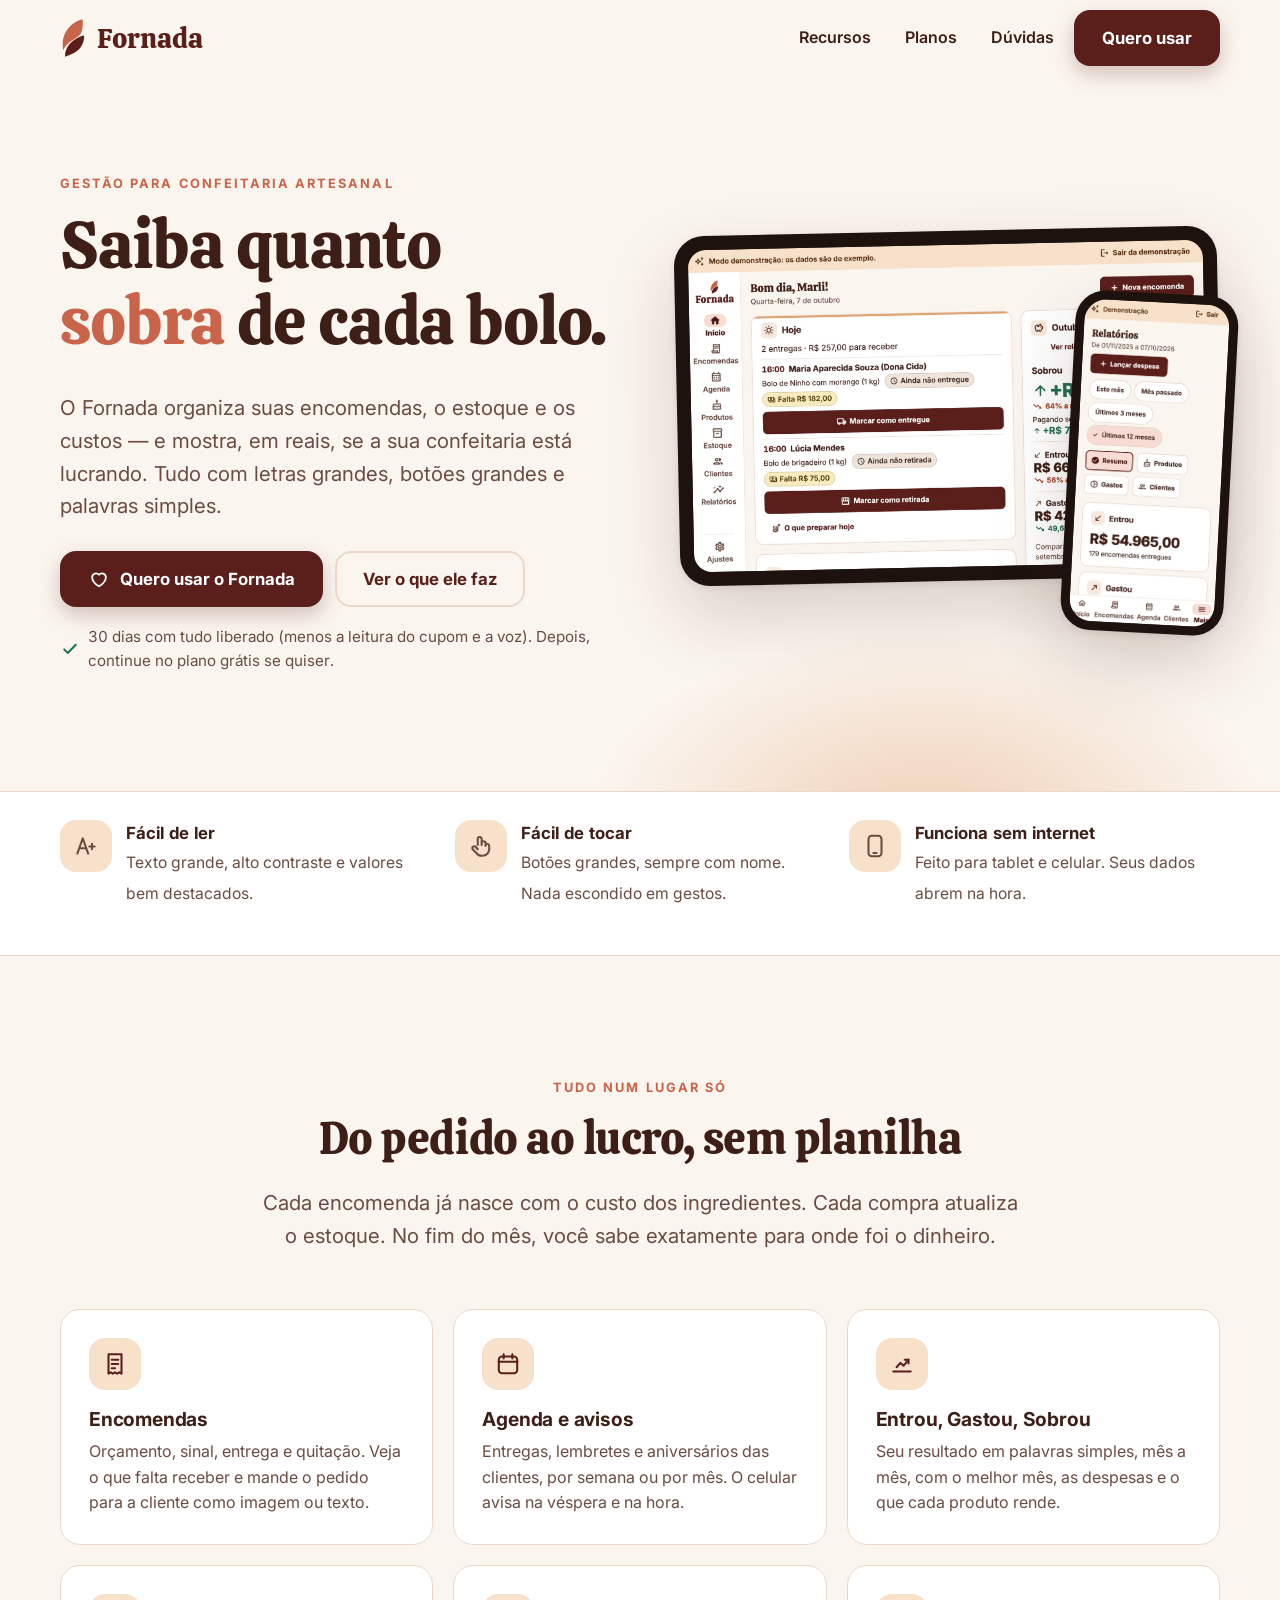
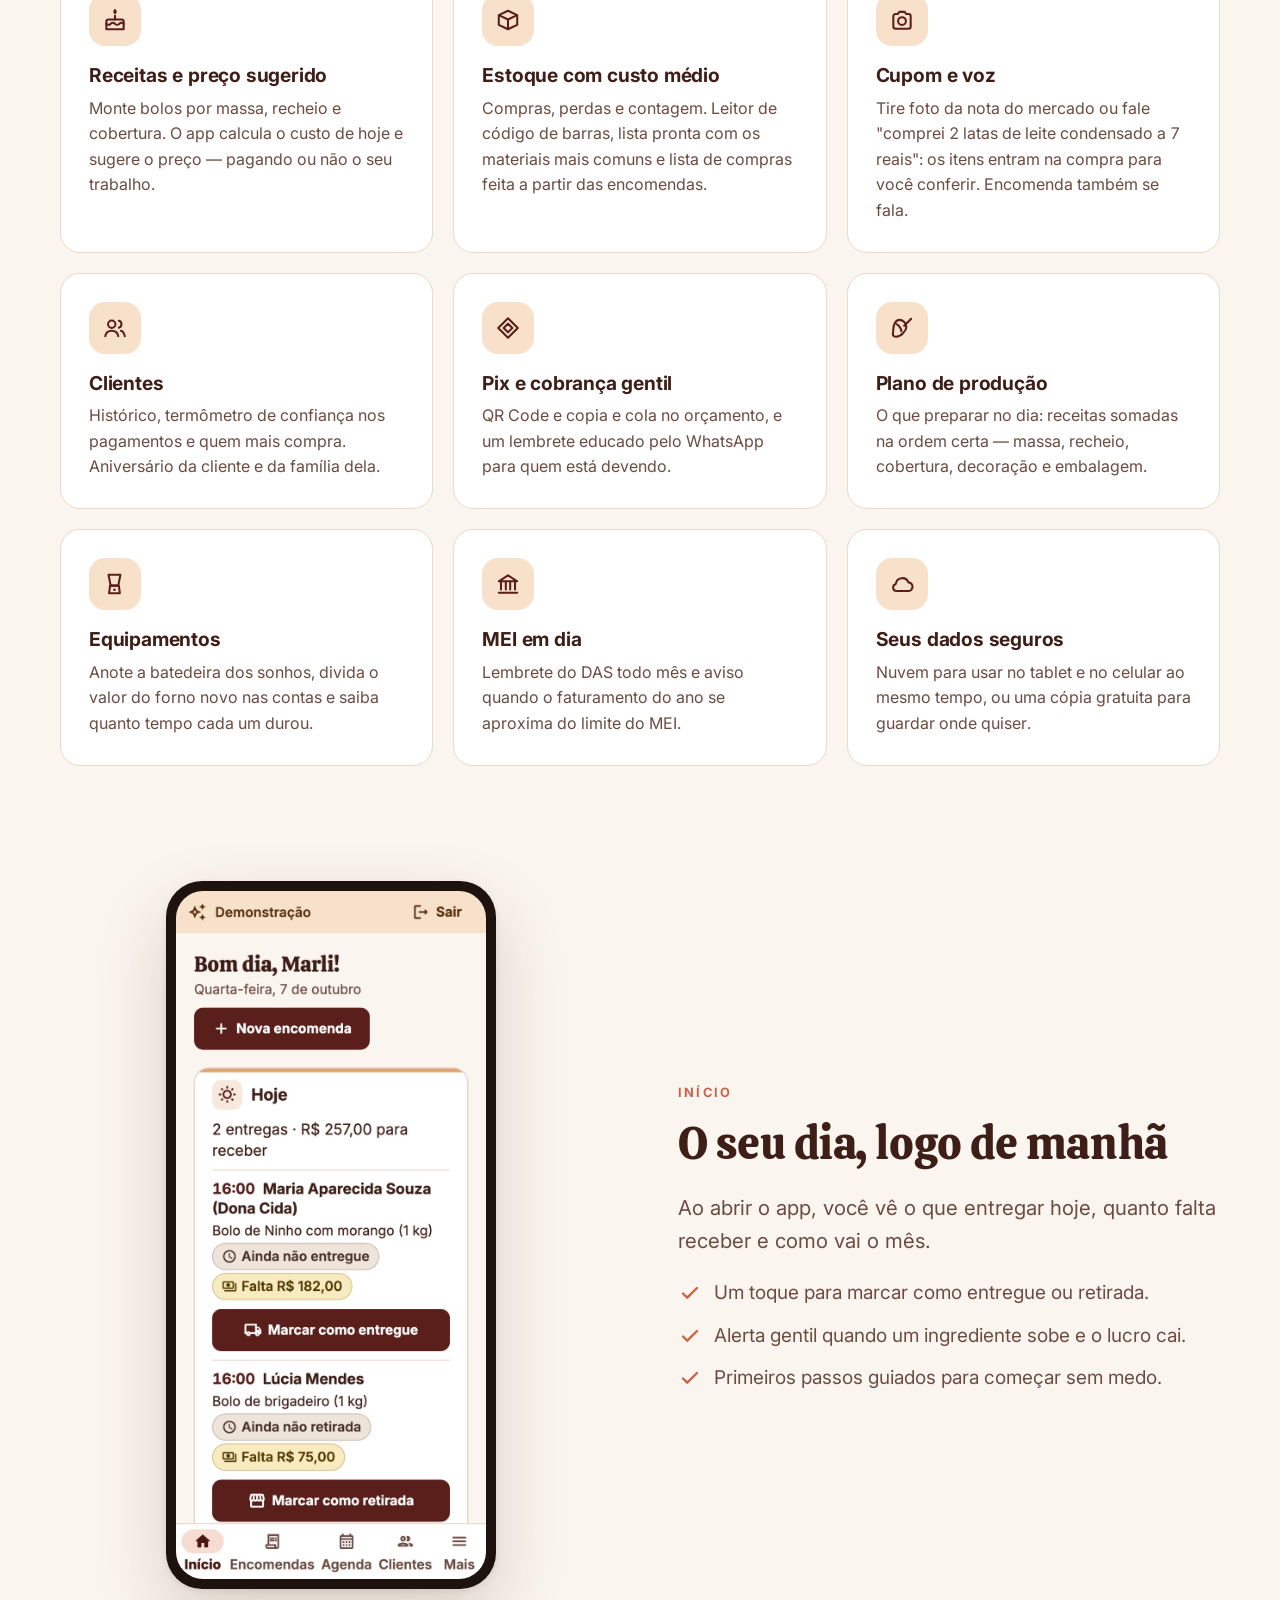
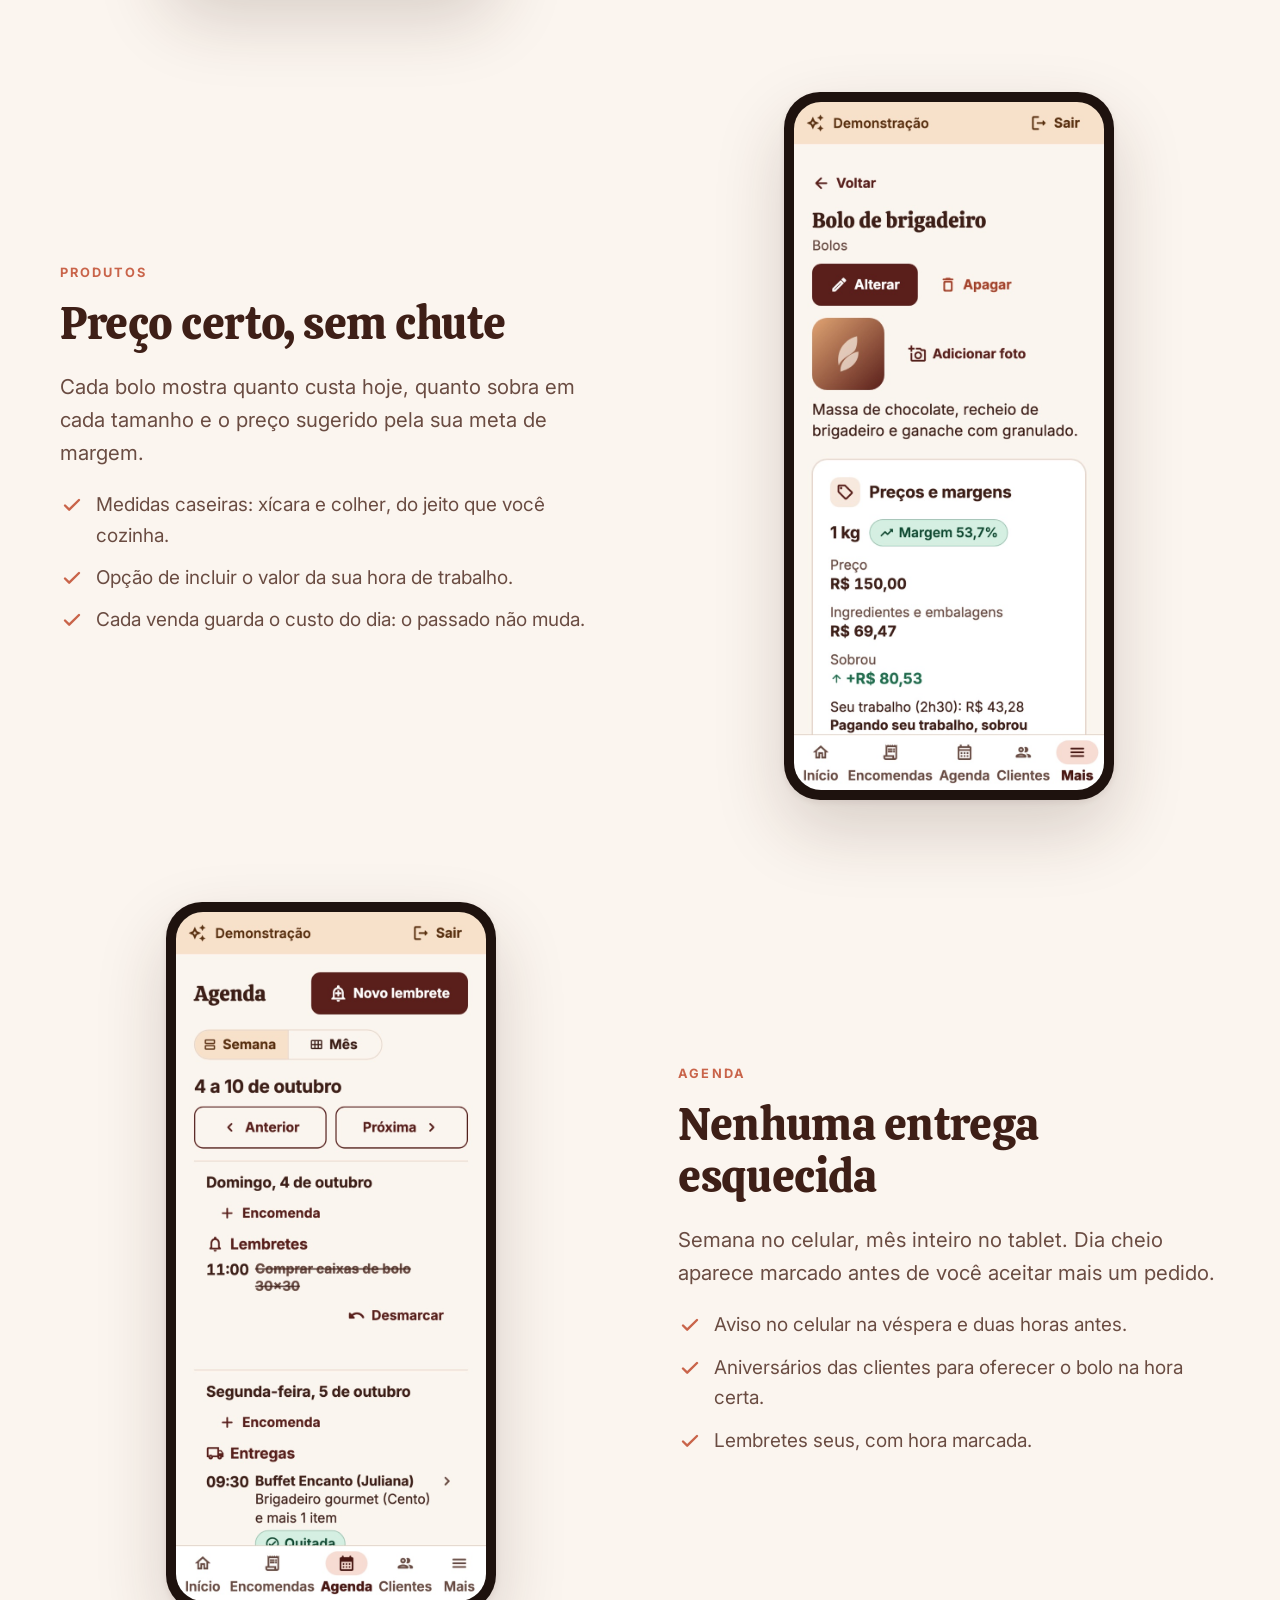
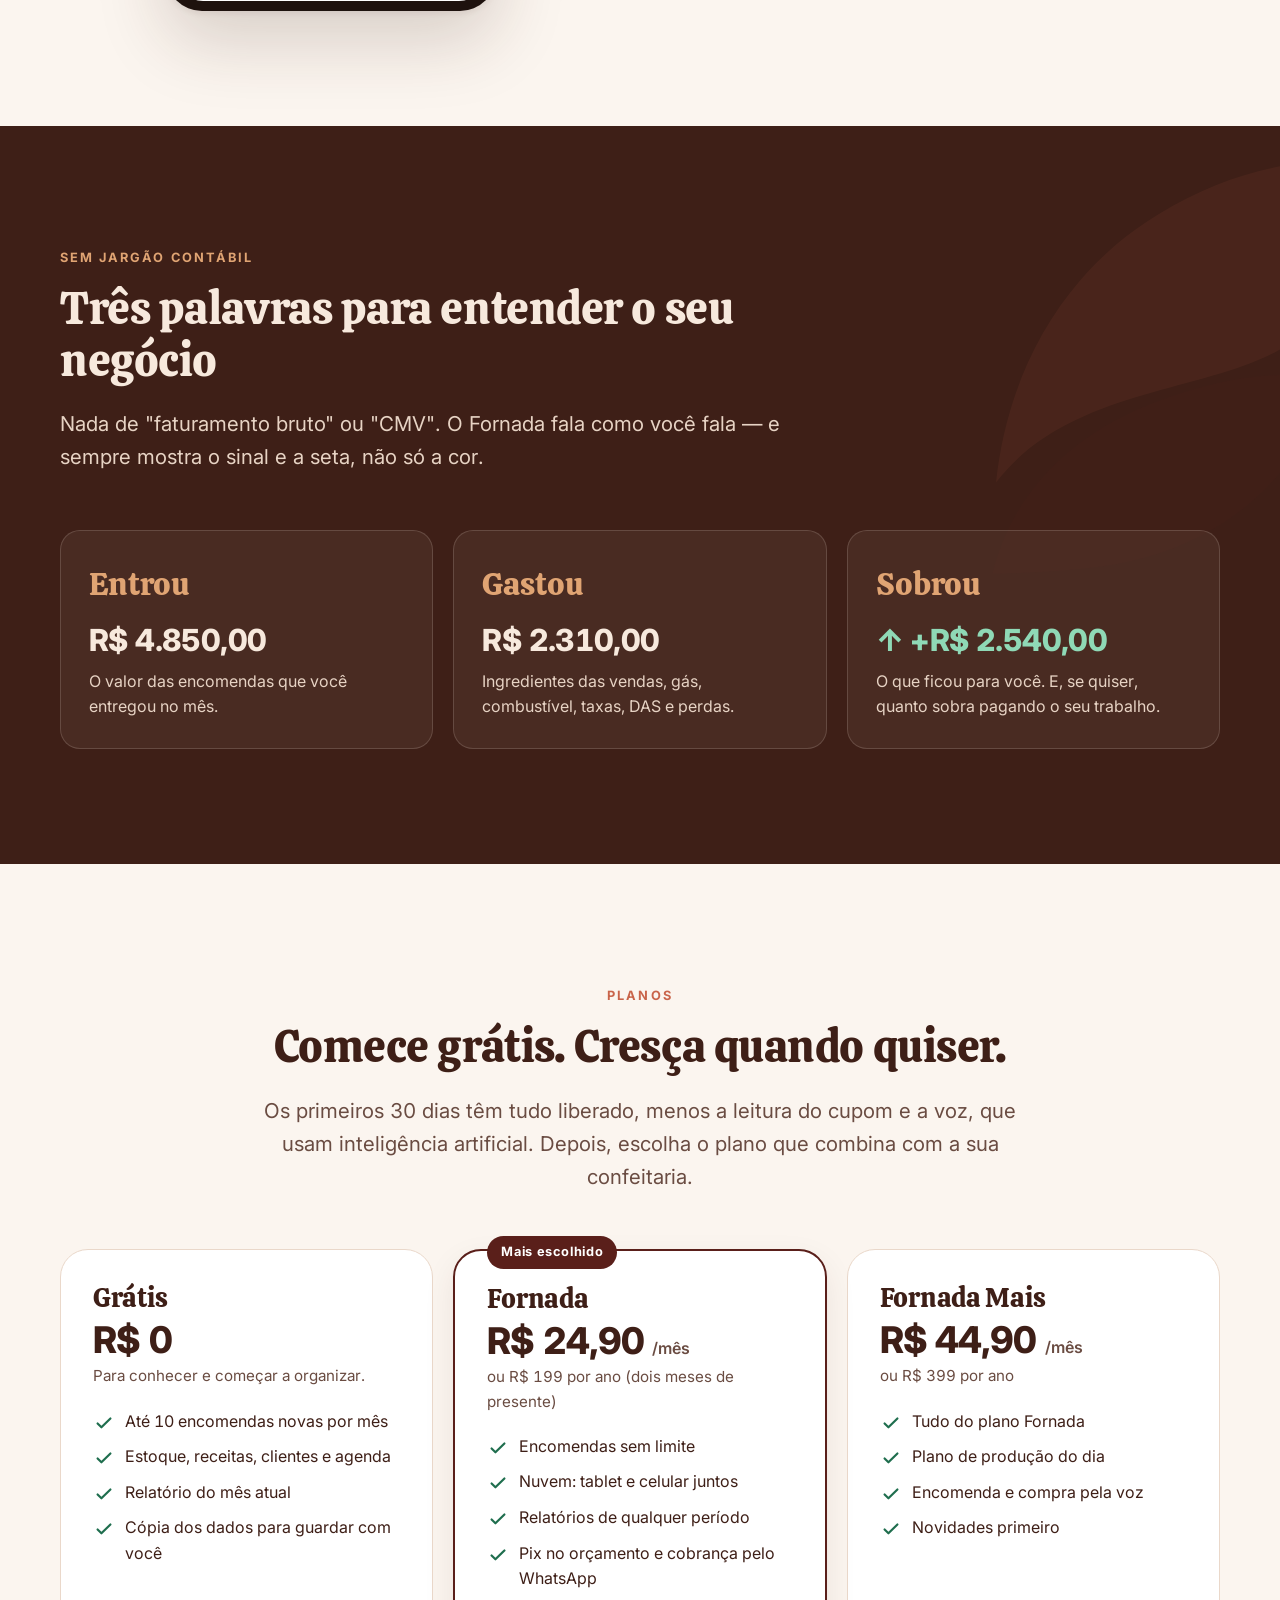
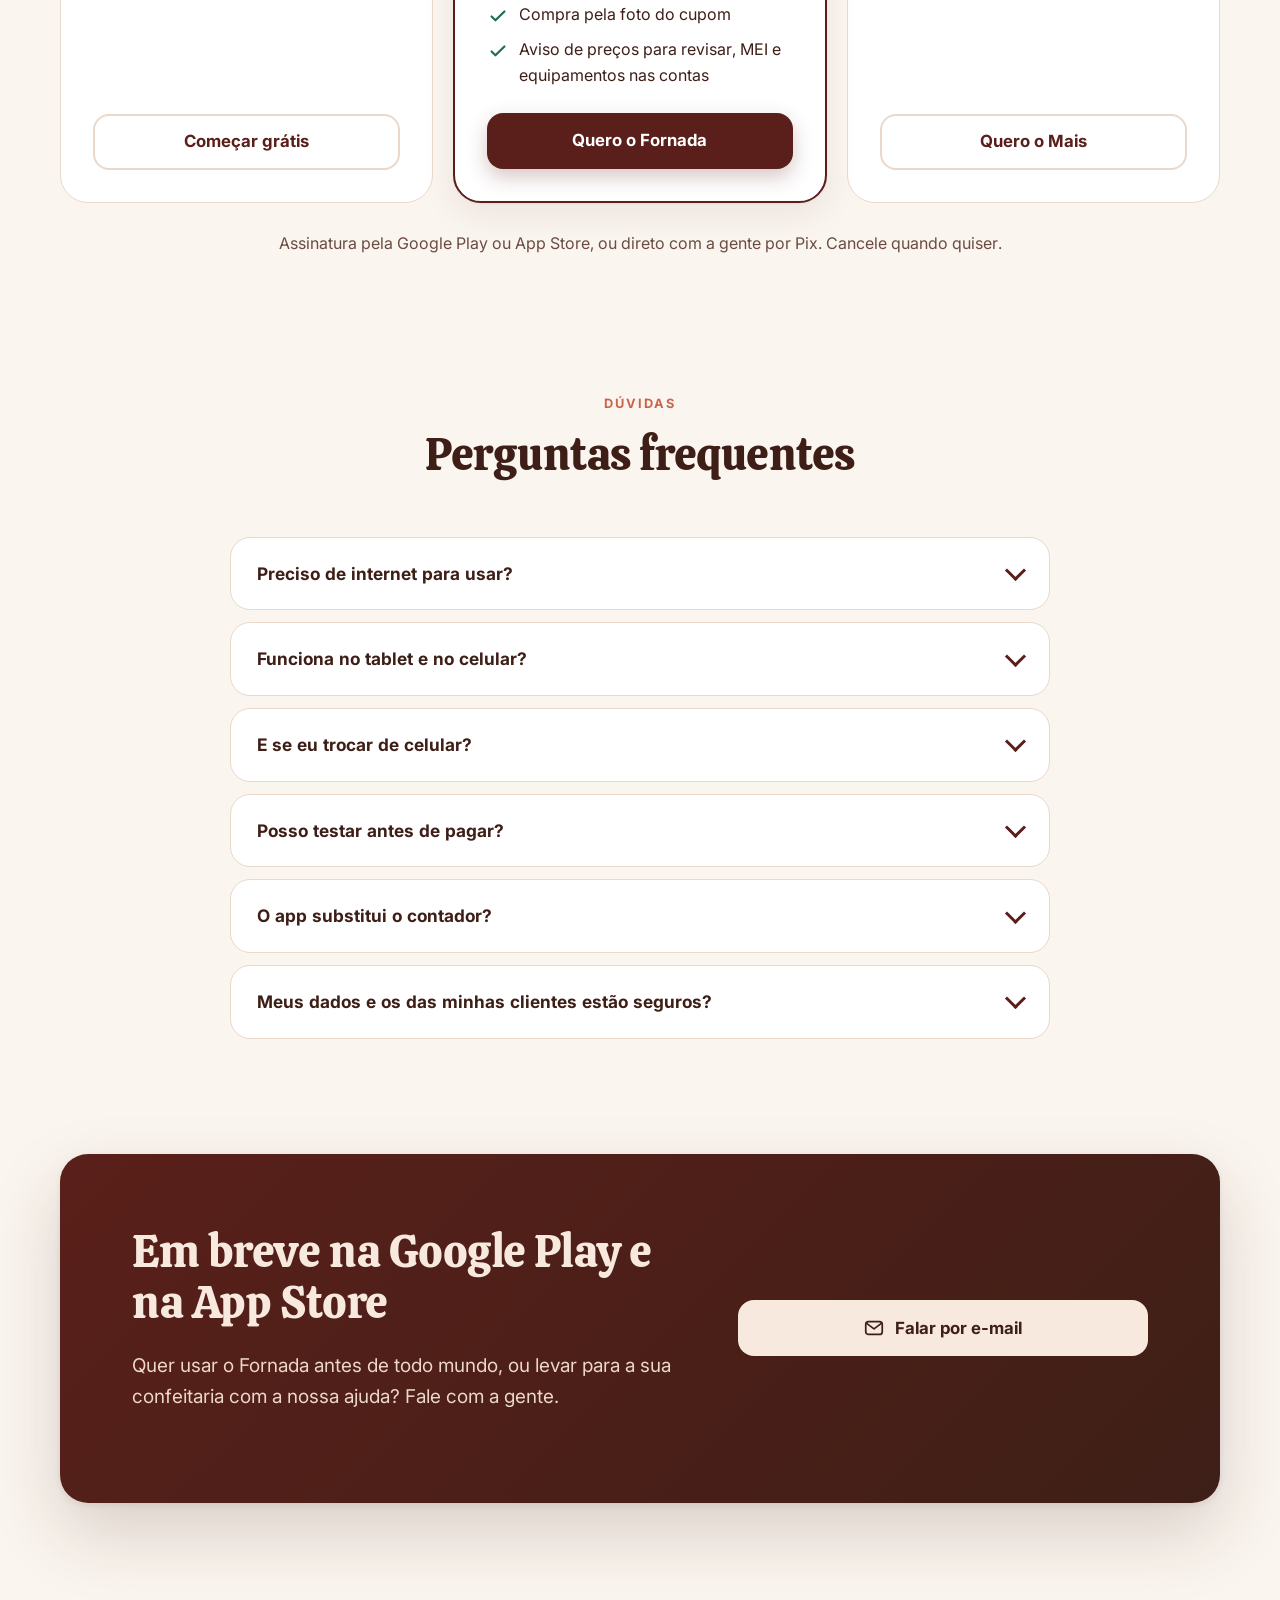
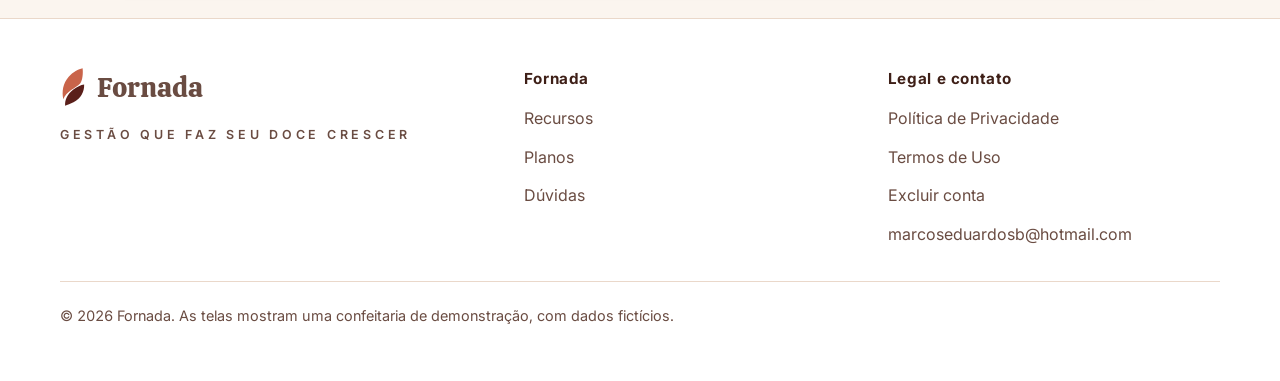
==== commit c08416d7: "Terms: using the app without an account; AI only on paid plans Co-Authored-By: Claude Opus 5.5 <nore" ====
--- a/index.html
+++ b/index.html
@@ -68,7 +68,7 @@
           <a class="btn btn-primary" href="#comecar"><svg aria-hidden="true"><use href="#i-heart"/></svg>Quero usar o Fornada</a>
           <a class="btn btn-ghost" href="#recursos">Ver o que ele faz</a>
         </div>
-        <p class="note"><svg aria-hidden="true"><use href="#i-check"/></svg>30 dias com tudo liberado. Depois, continue no plano grátis se quiser.</p>
+        <p class="note"><svg aria-hidden="true"><use href="#i-check"/></svg>30 dias com tudo liberado (menos a leitura do cupom e a voz). Depois, continue no plano grátis se quiser.</p>
       </div>
       <div class="devices reveal" aria-hidden="true">
         <div class="tablet"><img src="assets/img/tablet_inicio.jpg" alt="" width="1600" height="1000" fetchpriority="high"></div>
@@ -173,7 +173,7 @@
       <div class="section-head center reveal">
         <span class="eyebrow">Planos</span>
         <h2 id="planos-title">Comece grátis. Cresça quando quiser.</h2>
-        <p class="lead">Os primeiros 30 dias têm tudo liberado. Depois, escolha o plano que combina com a sua confeitaria.</p>
+        <p class="lead">Os primeiros 30 dias têm tudo liberado, menos a leitura do cupom e a voz, que usam inteligência artificial. Depois, escolha o plano que combina com a sua confeitaria.</p>
       </div>
       <div class="plans">
         <article class="plan reveal">
@@ -230,7 +230,7 @@
         <details class="reveal"><summary>Preciso de internet para usar?</summary><p>Não. O Fornada guarda tudo no próprio aparelho e funciona sem internet. A internet só é usada para salvar na nuvem (nos planos pagos), ler a foto do cupom, montar encomendas e compras pela voz e receber o seu plano.</p></details>
         <details class="reveal"><summary>Funciona no tablet e no celular?</summary><p>Sim. Ele foi pensado para tablet Android deitado, mas funciona no celular e em pé. Com o plano Fornada, os dados aparecem nos dois ao mesmo tempo.</p></details>
         <details class="reveal"><summary>E se eu trocar de celular?</summary><p>Com conta e plano pago, é só entrar na conta no aparelho novo. No plano grátis, use "Exportar meus dados" e depois "Tenho uma cópia dos meus dados" no aparelho novo. O app lembra você de fazer a cópia.</p></details>
-        <details class="reveal"><summary>Posso testar antes de pagar?</summary><p>Pode. Os primeiros 30 dias têm tudo liberado, e você ainda pode abrir uma demonstração com uma confeitaria de exemplo, sem misturar com os seus dados.</p></details>
+        <details class="reveal"><summary>Posso testar antes de pagar?</summary><p>Pode. Os primeiros 30 dias têm tudo liberado (menos a leitura do cupom e a voz), e você ainda pode abrir uma demonstração com uma confeitaria de exemplo, sem misturar com os seus dados.</p></details>
         <details class="reveal"><summary>O app substitui o contador?</summary><p>Não. O Fornada ajuda você a entender custos e lucro do dia a dia em linguagem simples. Para impostos e obrigações fiscais, continue contando com o seu contador.</p></details>
         <details class="reveal"><summary>Meus dados e os das minhas clientes estão seguros?</summary><p>Cada confeitaria só é vista pela própria conta, com conexão criptografada. Você pode exportar seus dados ou excluir sua conta quando quiser, direto no app. Leia a <a href="privacidade.html">Política de Privacidade</a>.</p></details>
       </div>
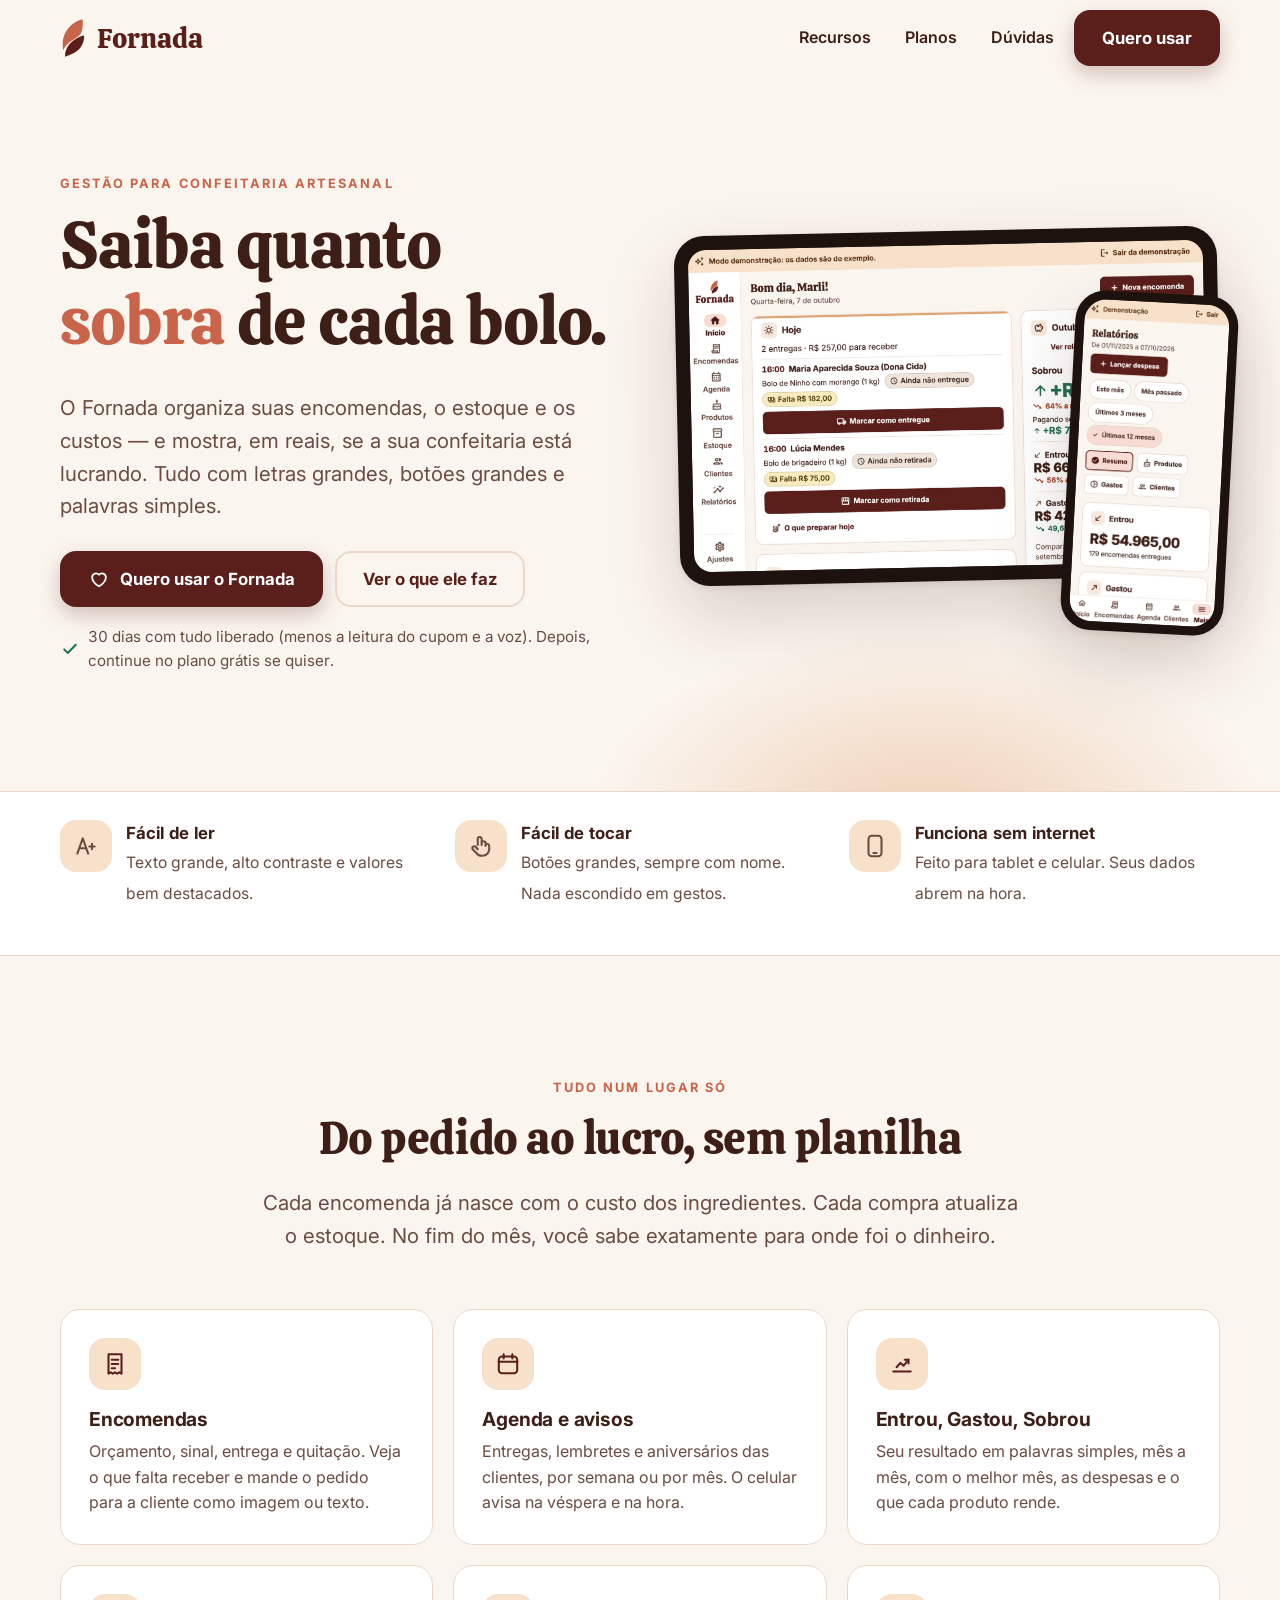
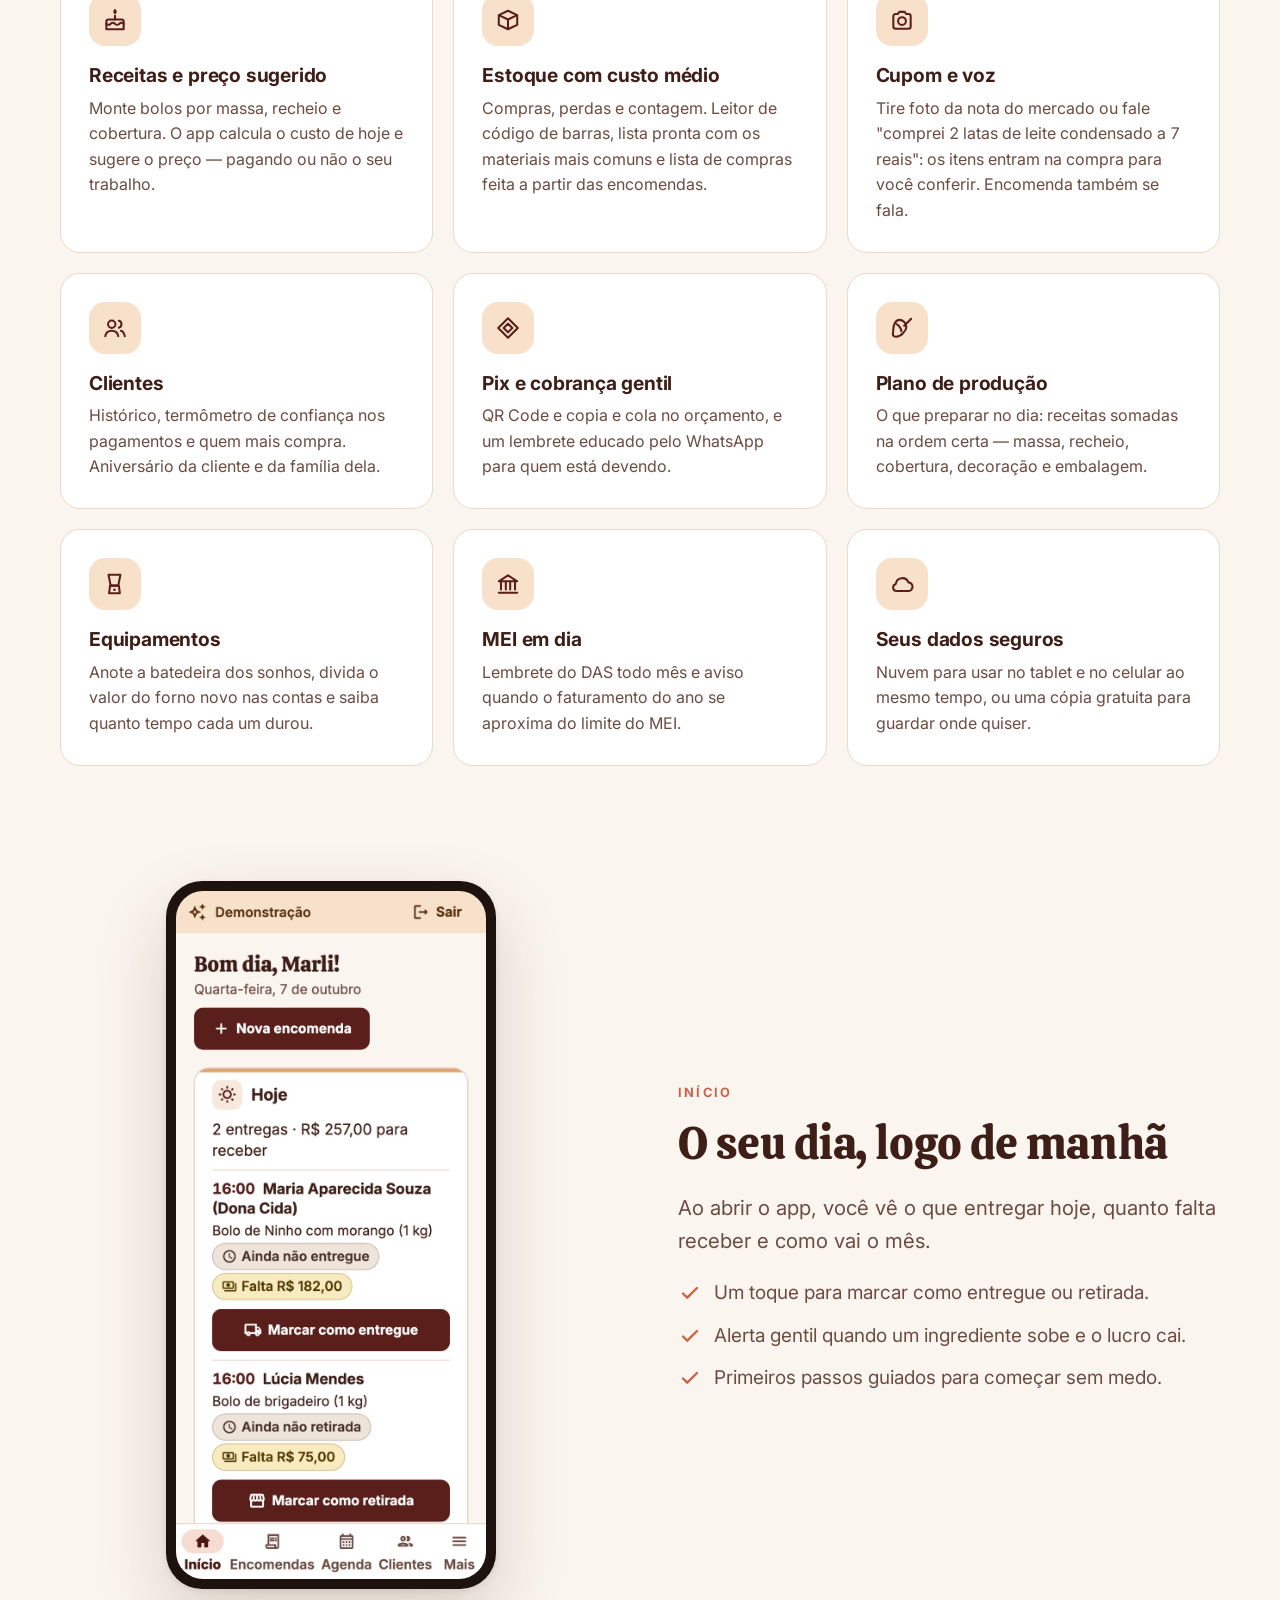
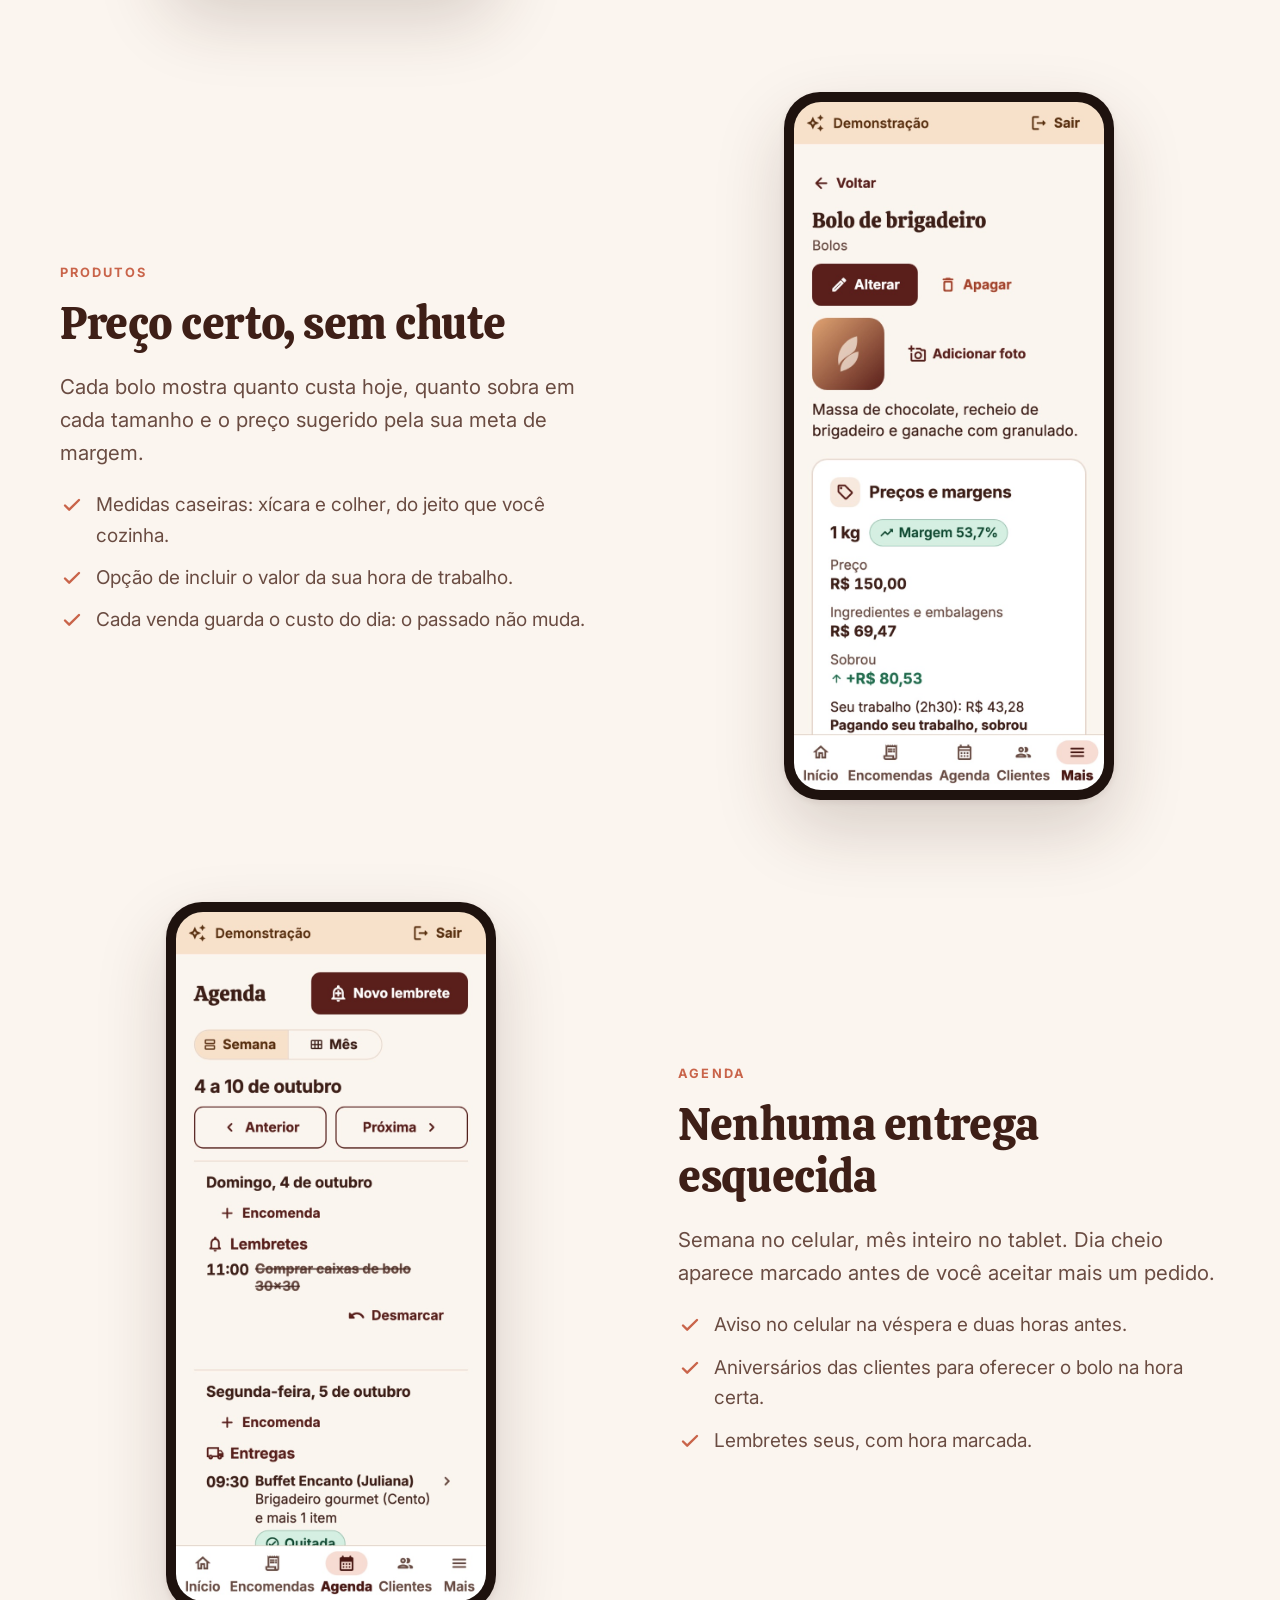
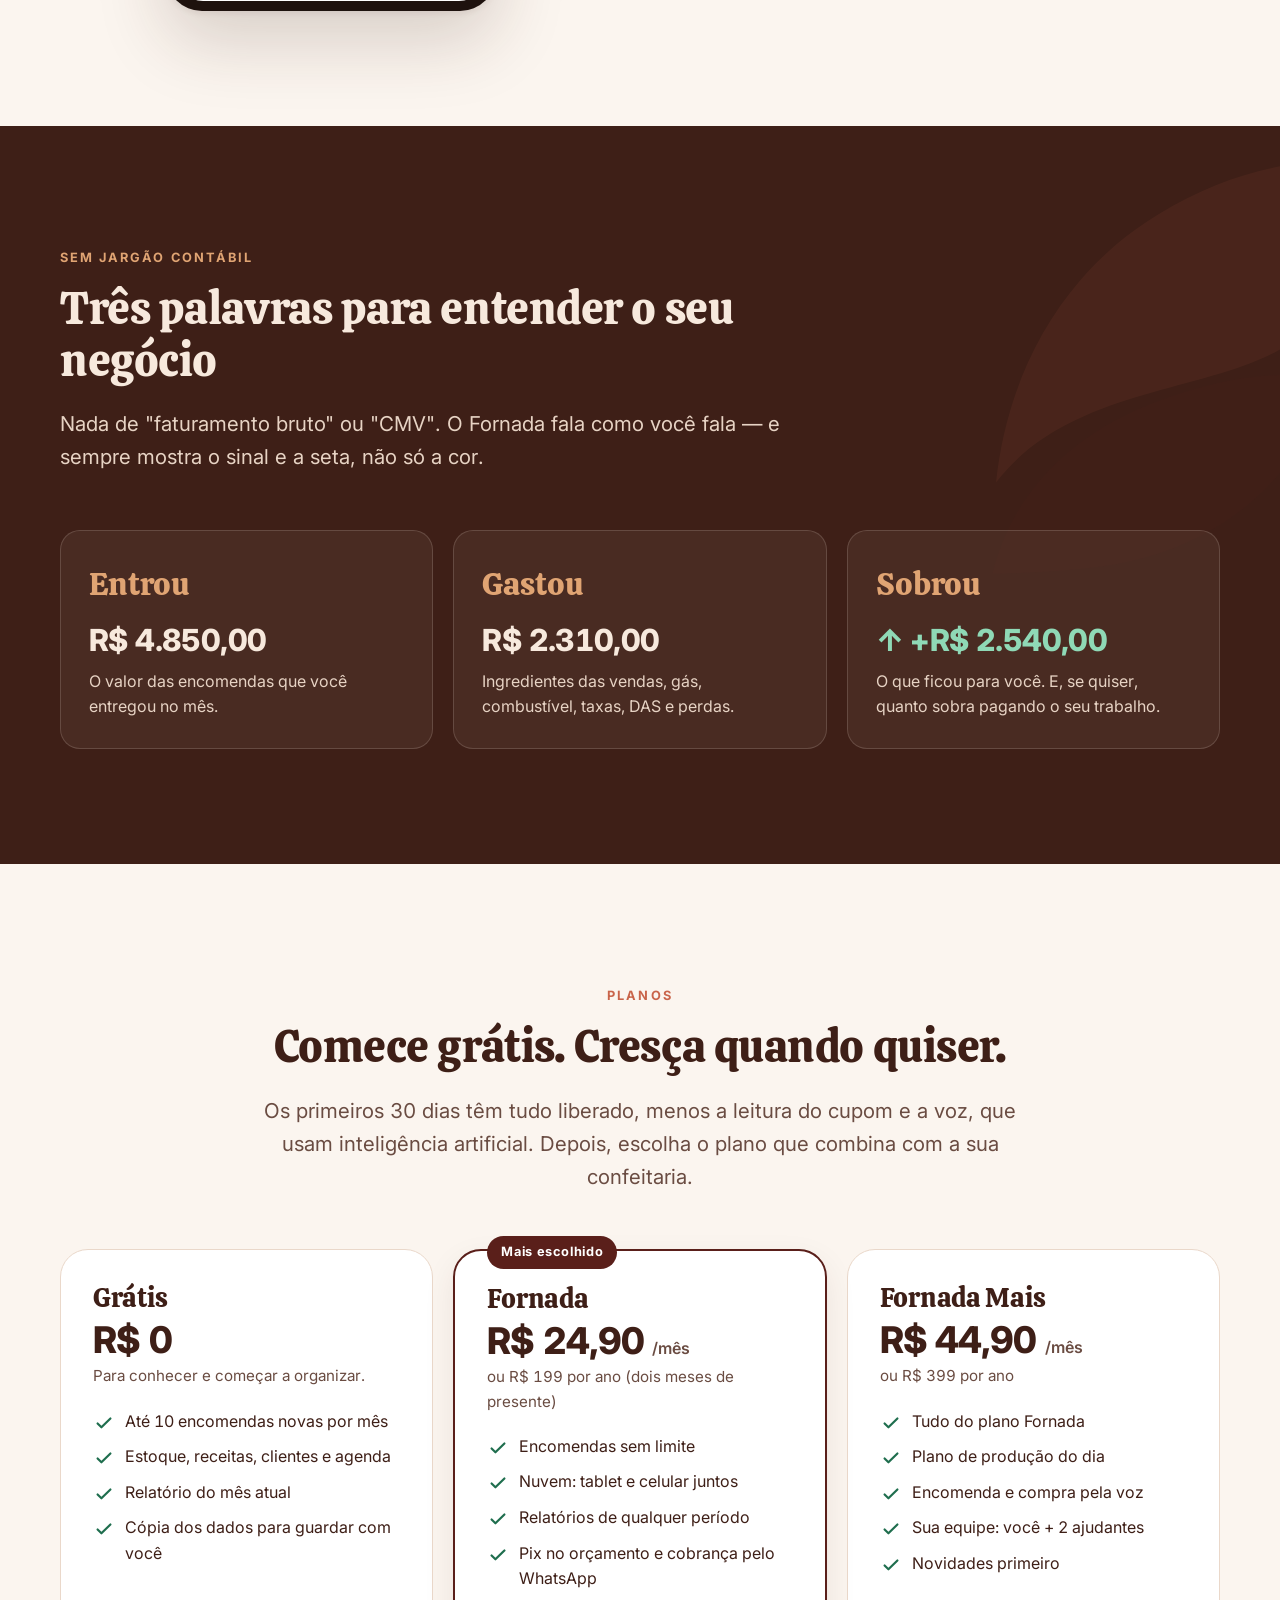
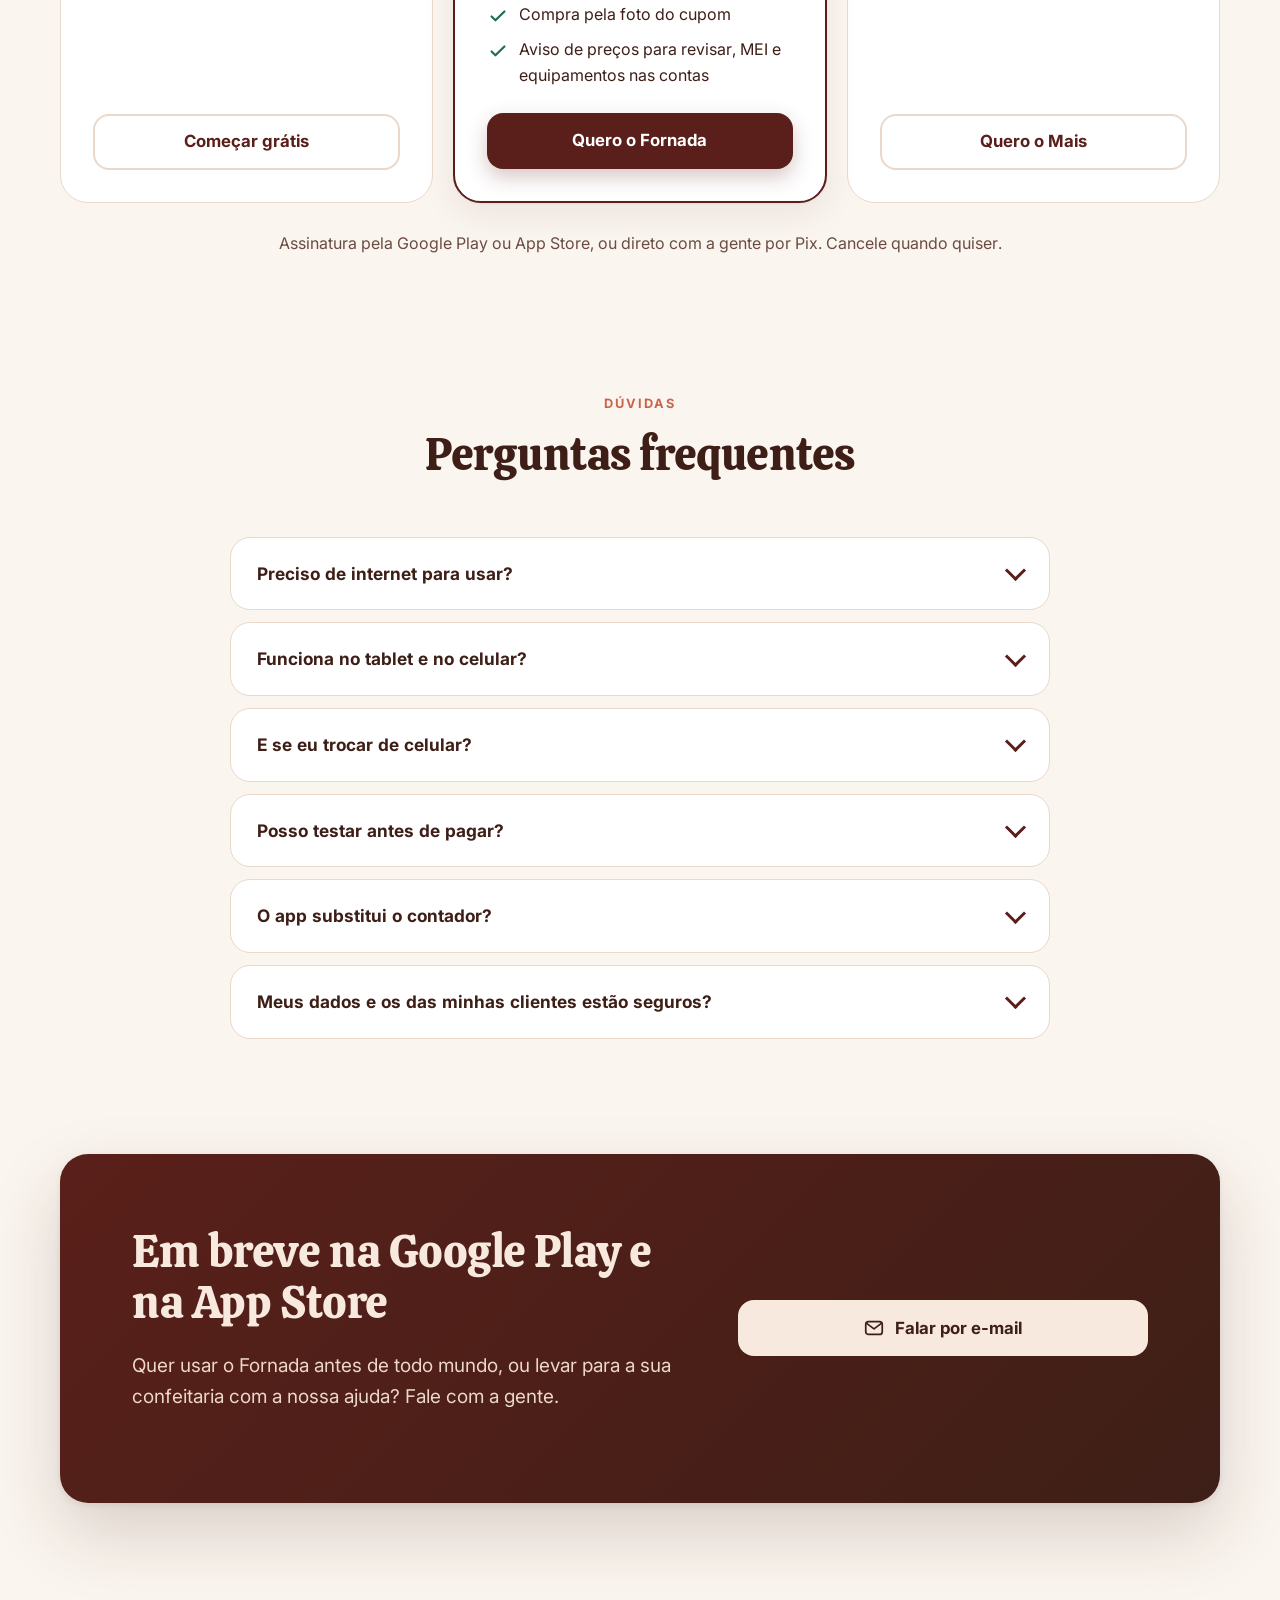
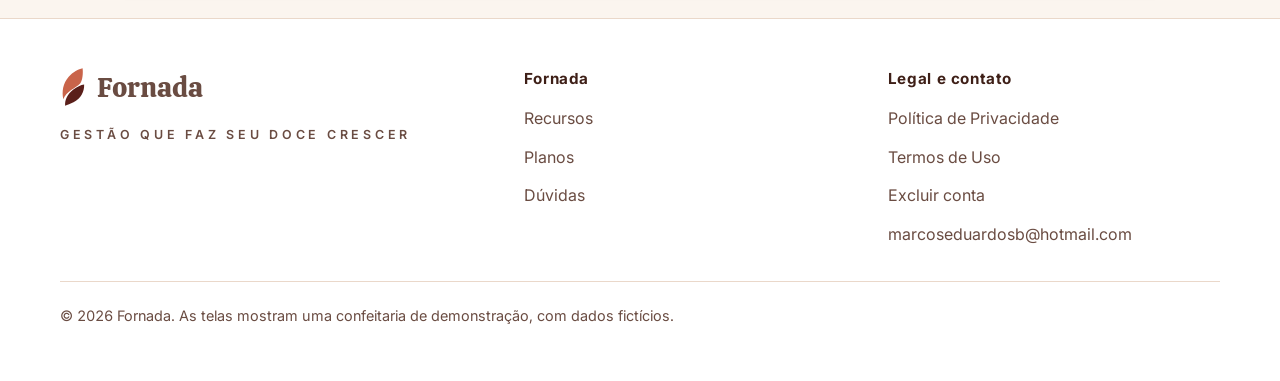
==== commit 79d35720: "Privacy and terms: the team (helpers in the same bakery) - Privacy: what is kept of who invites and " ====
--- a/index.html
+++ b/index.html
@@ -211,6 +211,7 @@
             <li><svg aria-hidden="true"><use href="#i-check"/></svg>Tudo do plano Fornada</li>
             <li><svg aria-hidden="true"><use href="#i-check"/></svg>Plano de produção do dia</li>
             <li><svg aria-hidden="true"><use href="#i-check"/></svg>Encomenda e compra pela voz</li>
+            <li><svg aria-hidden="true"><use href="#i-check"/></svg>Sua equipe: você + 2 ajudantes</li>
             <li><svg aria-hidden="true"><use href="#i-check"/></svg>Novidades primeiro</li>
           </ul>
           <a class="btn btn-ghost" href="#comecar">Quero o Mais</a>
